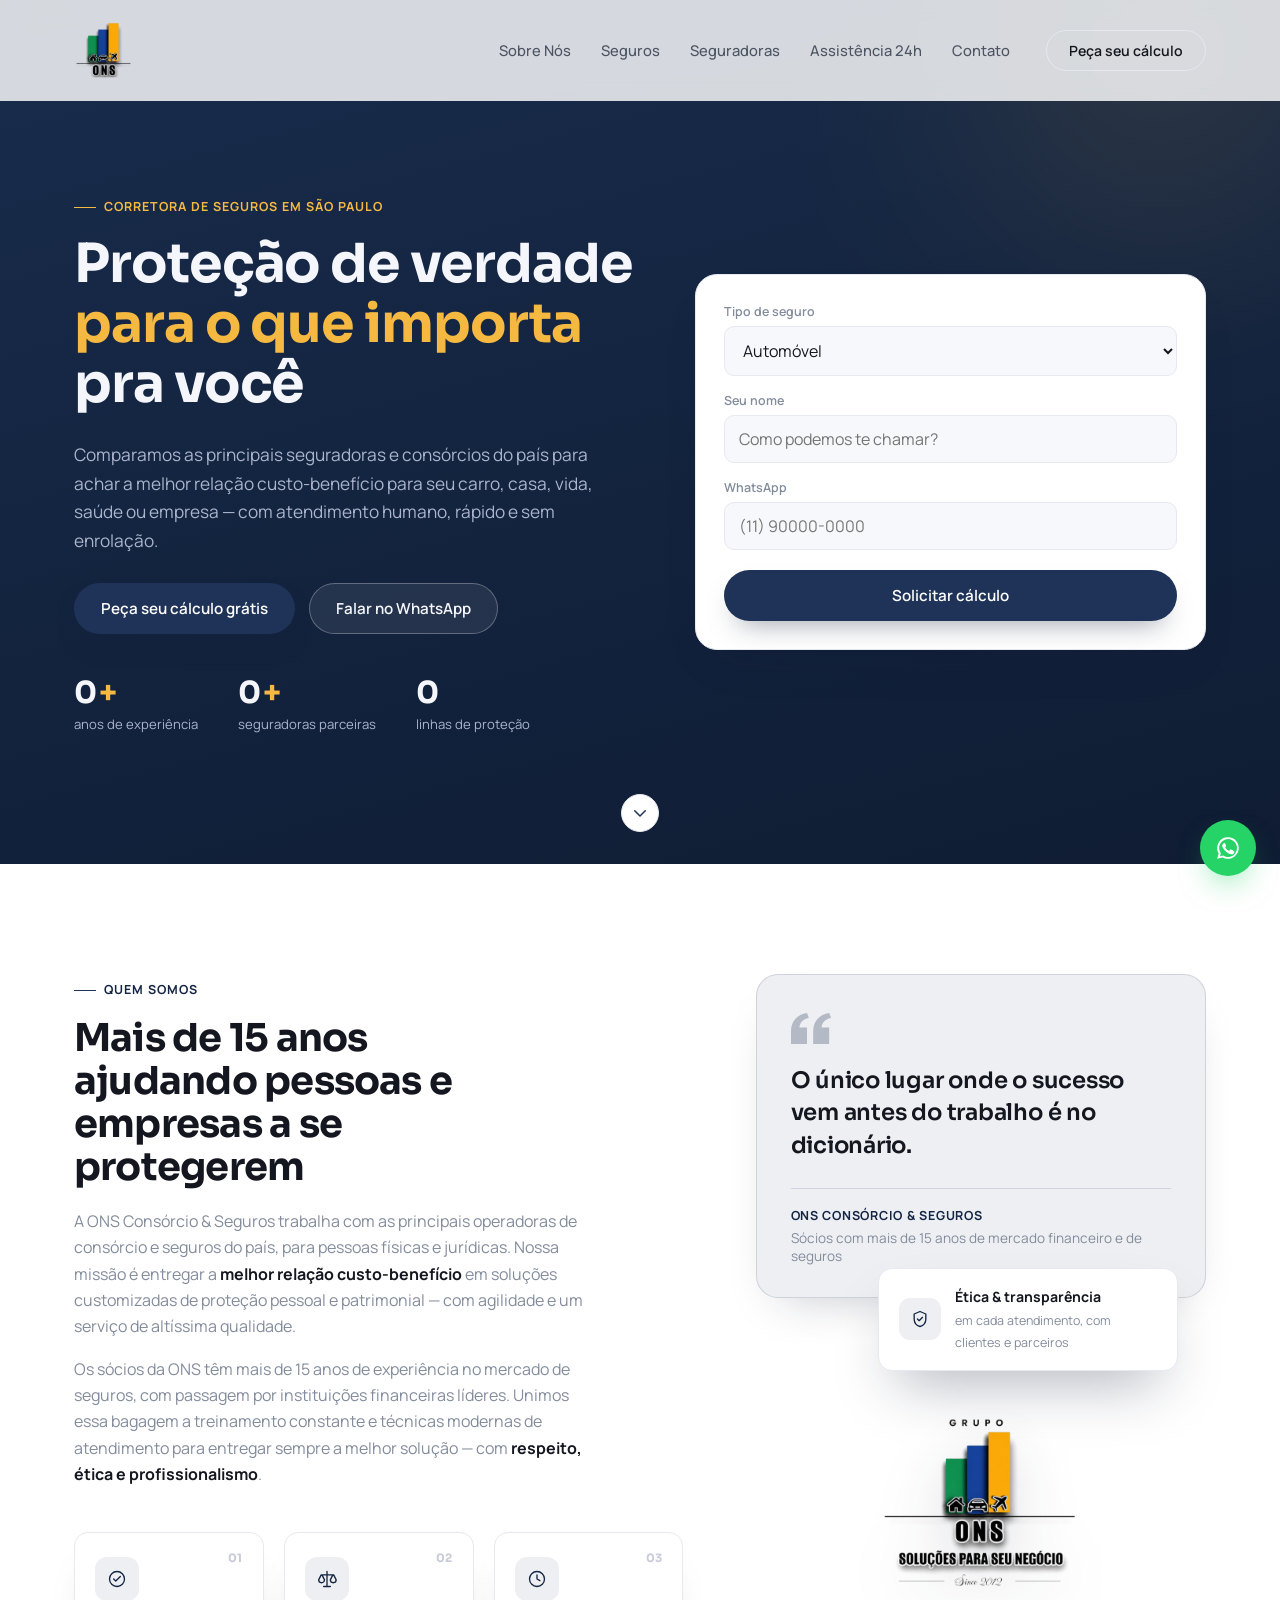
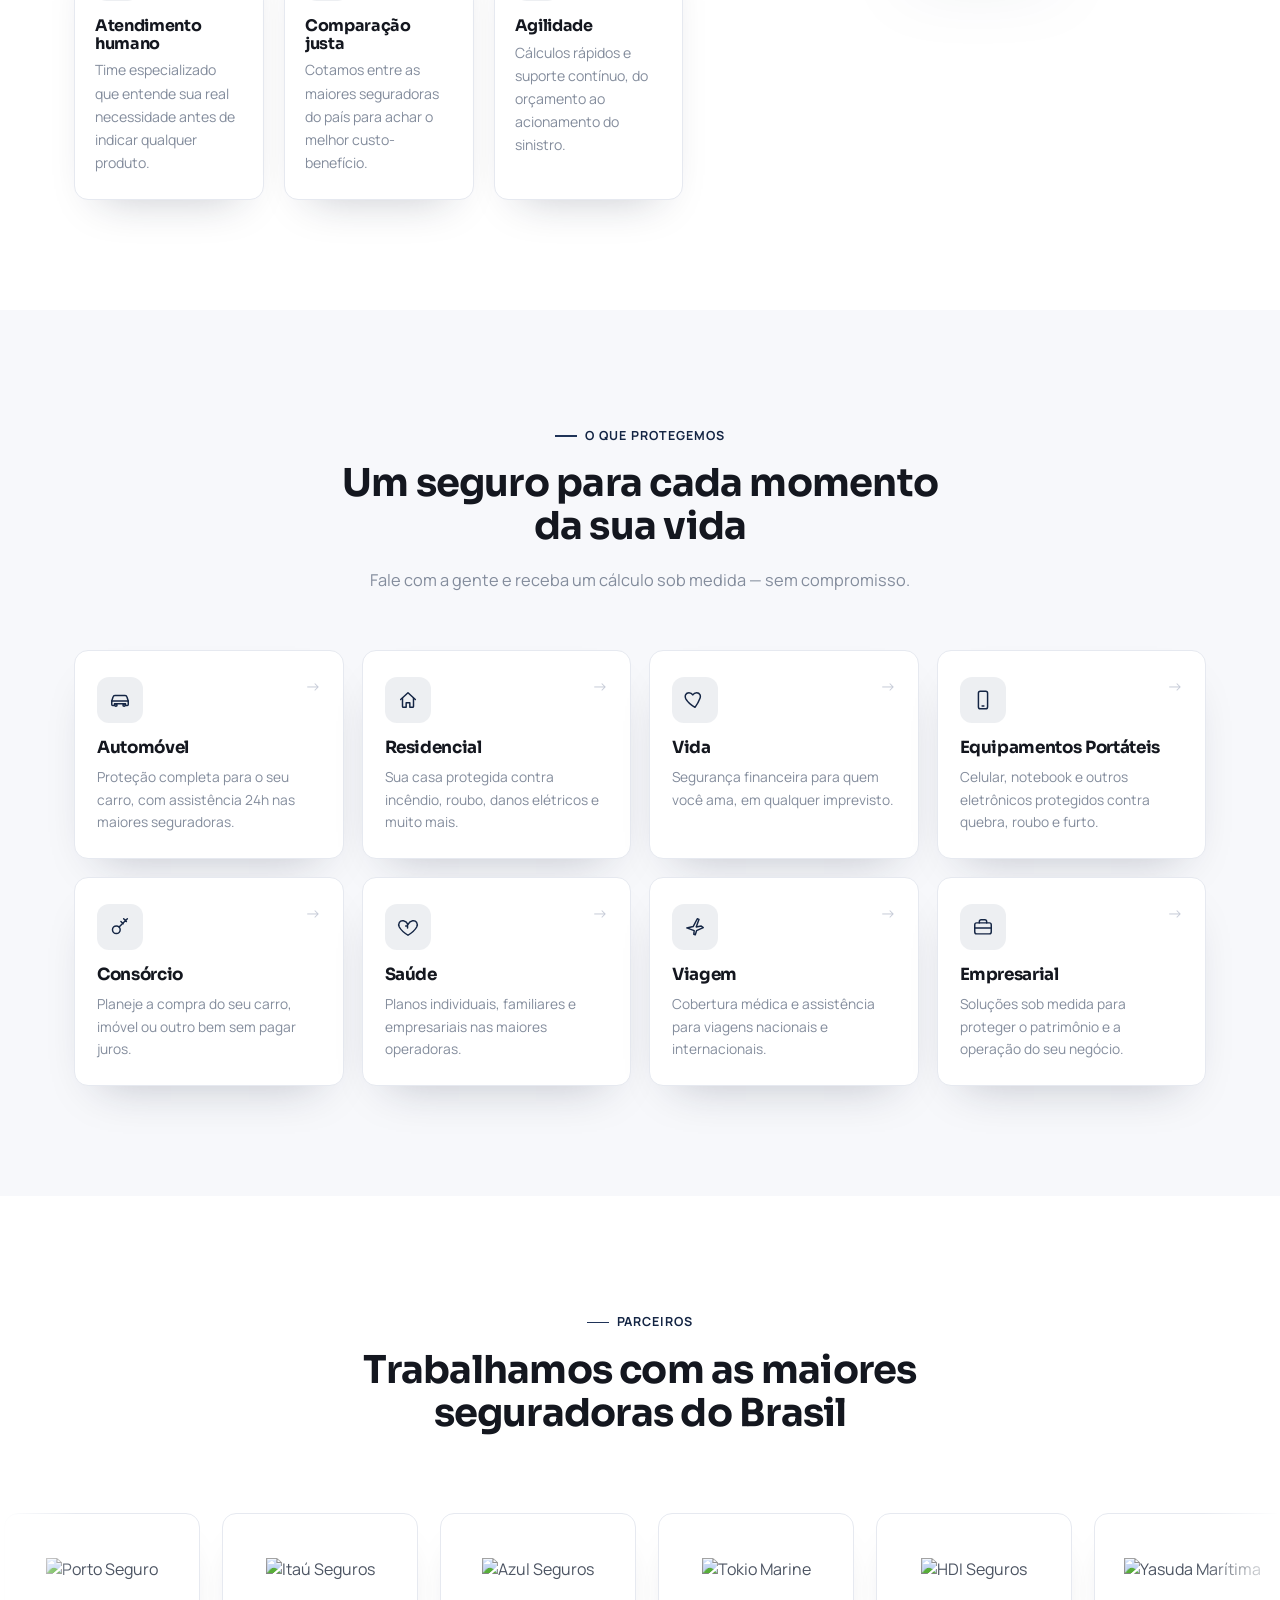
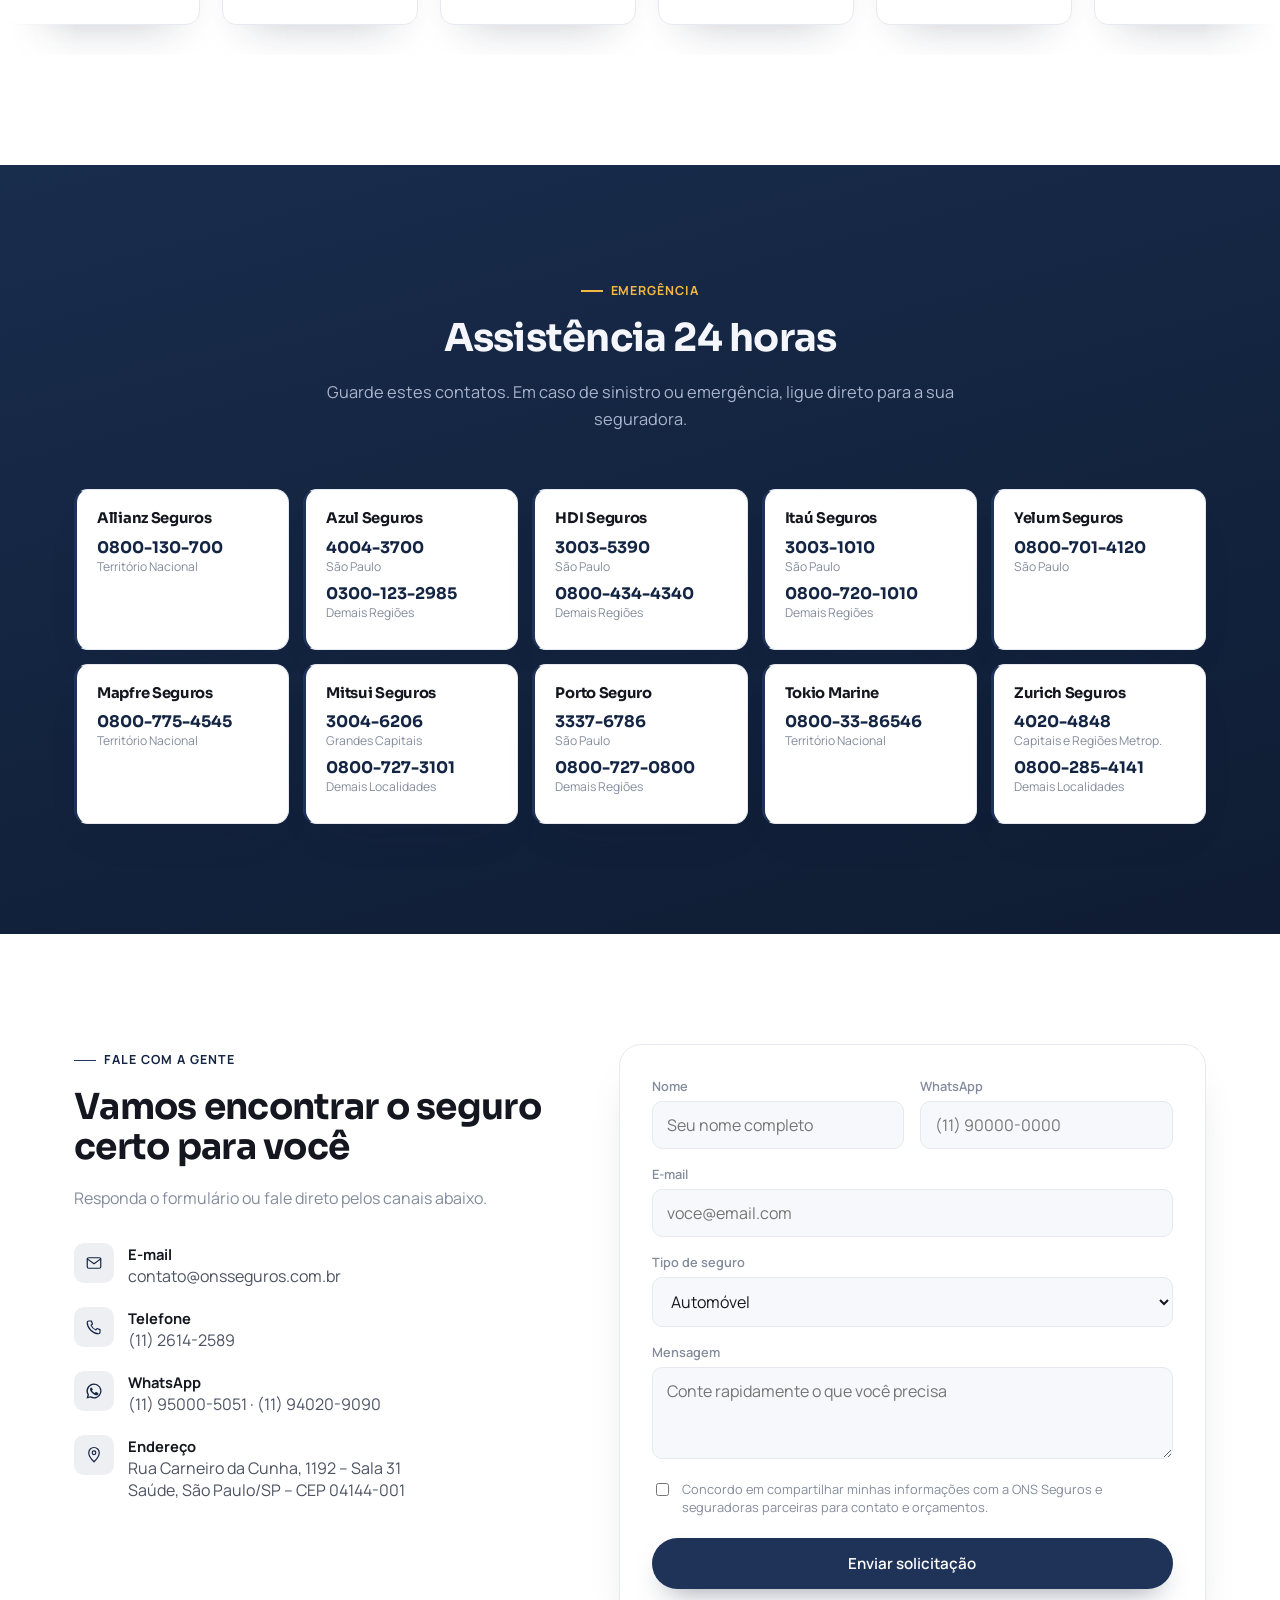
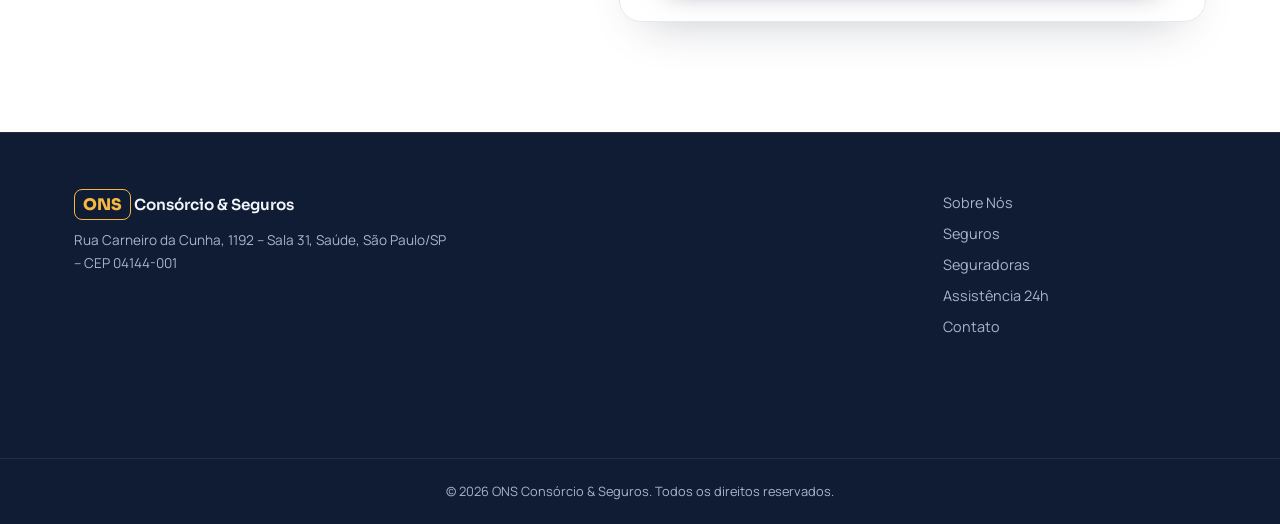
==== index.html @ ac4c1916 "Add initial website structure and assets for ONS Seguros - Created index.html with complete website " ====
<!DOCTYPE html>
<html lang="pt-BR">
<head>
<meta charset="UTF-8">
<meta name="viewport" content="width=device-width, initial-scale=1.0">
<title>ONS Seguros | Consórcio &amp; Seguros em São Paulo</title>
<meta name="description" content="Corretora de seguros e consórcio em São Paulo. Automóvel, residencial, vida, saúde, viagem, empresarial e equipamentos portáteis. Cálculo grátis.">
<link rel="preconnect" href="https://fonts.googleapis.com">
<link rel="preconnect" href="https://fonts.gstatic.com" crossorigin>
<link href="https://fonts.googleapis.com/css2?family=Sora:wght@400;500;600;700;800&family=Manrope:wght@400;500;600;700&display=swap" rel="stylesheet">
<link rel="stylesheet" href="css/style.css">
<link rel="icon" type="image/png" href="images/favicon.png">
<link rel="apple-touch-icon" href="images/favicon.png">
</head>
<body>

<div class="grain"></div>
<div class="progress-bar" id="progressBar"></div>

<!-- ===== HEADER ===== -->
<header class="header" id="header">
  <div class="container header__inner">
    <a href="#home" class="brand">
      <img src="images/logo-nav.png" alt="ONS Consórcio & Seguros" class="brand__logo">
    </a>

    <nav class="nav" id="nav">
      <a href="#sobre">Sobre Nós</a>
      <a href="#seguros">Seguros</a>
      <a href="#seguradoras">Seguradoras</a>
      <a href="#assistencia">Assistência 24h</a>
      <a href="#contato">Contato</a>
    </nav>

    <a href="#contato" class="btn btn--ghost header__cta">Peça seu cálculo</a>

    <button class="burger" id="burger" aria-label="Abrir menu">
      <span></span><span></span><span></span>
    </button>
  </div>
  <div class="nav-mobile" id="navMobile">
    <a href="#sobre">Sobre Nós</a>
    <a href="#seguros">Seguros</a>
    <a href="#seguradoras">Seguradoras</a>
    <a href="#assistencia">Assistência 24h</a>
    <a href="#contato">Contato</a>
  </div>
</header>

<!-- ===== HERO ===== -->
<section class="hero" id="home">
  <div class="hero__blob hero__blob--1"></div>
  <div class="hero__blob hero__blob--2"></div>
  <div class="hero__grid"></div>

  <div class="container hero__inner">
    <div class="hero__copy">
      <p class="eyebrow" data-reveal>Corretora de seguros em São Paulo</p>
      <h1 data-reveal>
        Proteção de verdade <span class="text-gradient">para o que importa</span> pra você
      </h1>
      <p class="hero__lead" data-reveal>
        Comparamos as principais seguradoras e consórcios do país para achar a melhor relação
        custo-benefício para seu carro, casa, vida, saúde ou empresa — com atendimento humano,
        rápido e sem enrolação.
      </p>
      <div class="hero__actions" data-reveal>
        <a href="#contato" class="btn btn--primary">Peça seu cálculo grátis</a>
        <a href="https://api.whatsapp.com/send?phone=5511940209090&text=Ol%C3%A1%2C+estou+vindo+pelo+site+da+Corretora" target="_blank" rel="noopener" class="btn btn--outline">
          Falar no WhatsApp
        </a>
      </div>

      <div class="hero__stats" data-reveal>
        <div class="stat">
          <div class="stat__value"><span class="stat__num" data-count="15">0</span><span class="stat__suffix">+</span></div>
          <span class="stat__label">anos de experiência</span>
        </div>
        <div class="stat">
          <div class="stat__value"><span class="stat__num" data-count="17">0</span><span class="stat__suffix">+</span></div>
          <span class="stat__label">seguradoras parceiras</span>
        </div>
        <div class="stat">
          <div class="stat__value"><span class="stat__num" data-count="8">0</span></div>
          <span class="stat__label">linhas de proteção</span>
        </div>
      </div>
    </div>

    <div class="hero__panel" data-reveal>
      <div class="quote-card">
        <div class="quote-card__row">
          <div class="quote-card__field">
            <label>Tipo de seguro</label>
            <select>
              <option>Automóvel</option>
              <option>Residencial</option>
              <option>Vida</option>
              <option>Saúde</option>
              <option>Viagem</option>
              <option>Empresarial</option>
              <option>Consórcio</option>
              <option>Equipamentos Portáteis</option>
            </select>
          </div>
          <div class="quote-card__field">
            <label>Seu nome</label>
            <input type="text" placeholder="Como podemos te chamar?">
          </div>
          <div class="quote-card__field">
            <label>WhatsApp</label>
            <input type="tel" placeholder="(11) 90000-0000">
          </div>
          <button class="btn btn--primary quote-card__submit">Solicitar cálculo</button>
        </div>
      </div>
      <div class="floating-card floating-card--1">
        <span class="dot"></span> Resposta em poucas horas
      </div>
      <div class="floating-card floating-card--2">
        Atendimento humano, sem robôs
      </div>
    </div>
  </div>

  <a href="#sobre" class="scroll-cue" aria-label="Rolar para baixo">
    <svg viewBox="0 0 24 24" fill="none" stroke="currentColor" stroke-width="2" stroke-linecap="round" stroke-linejoin="round"><path d="M5 9l7 7 7-7"/></svg>
  </a>
</section>

<!-- ===== SOBRE ===== -->
<section class="section" id="sobre">
  <div class="container about">
    <div class="about__copy">
      <p class="eyebrow" data-reveal>Quem somos</p>
      <h2 data-reveal>Mais de 15 anos ajudando pessoas e empresas a se protegerem</h2>
      <p data-reveal>
        A ONS Consórcio &amp; Seguros trabalha com as principais operadoras de consórcio e seguros
        do país, para pessoas físicas e jurídicas. Nossa missão é entregar a <strong>melhor relação
        custo-benefício</strong> em soluções customizadas de proteção pessoal e patrimonial — com
        agilidade e um serviço de altíssima qualidade.
      </p>
      <p data-reveal>
        Os sócios da ONS têm mais de 15 anos de experiência no mercado de seguros, com passagem por
        instituições financeiras líderes. Unimos essa bagagem a treinamento constante e técnicas
        modernas de atendimento para entregar sempre a melhor solução — com
        <strong>respeito, ética e profissionalismo</strong>.
      </p>

      <div class="about__pillars">
        <div class="pillar" data-reveal>
          <span class="pillar__num">01</span>
          <div class="pillar__icon"><svg viewBox="0 0 24 24" fill="none" stroke="currentColor" stroke-width="1.6" stroke-linecap="round" stroke-linejoin="round"><path d="M8 12l2.5 2.5L16 9"/><path d="M3 12a9 9 0 1 0 18 0 9 9 0 0 0-18 0z"/></svg></div>
          <h4>Atendimento humano</h4>
          <p>Time especializado que entende sua real necessidade antes de indicar qualquer produto.</p>
        </div>
        <div class="pillar" data-reveal>
          <span class="pillar__num">02</span>
          <div class="pillar__icon"><svg viewBox="0 0 24 24" fill="none" stroke="currentColor" stroke-width="1.6" stroke-linecap="round" stroke-linejoin="round"><path d="M12 3v18M5 7l-3 6a3.5 3.5 0 0 0 7 0l-3-6zM19 7l-3 6a3.5 3.5 0 0 0 7 0l-3-6zM5 7h14M8 21h8"/></svg></div>
          <h4>Comparação justa</h4>
          <p>Cotamos entre as maiores seguradoras do país para achar o melhor custo-benefício.</p>
        </div>
        <div class="pillar" data-reveal>
          <span class="pillar__num">03</span>
          <div class="pillar__icon"><svg viewBox="0 0 24 24" fill="none" stroke="currentColor" stroke-width="1.6" stroke-linecap="round" stroke-linejoin="round"><circle cx="12" cy="12" r="9"/><path d="M12 7v5l3.5 2"/></svg></div>
          <h4>Agilidade</h4>
          <p>Cálculos rápidos e suporte contínuo, do orçamento ao acionamento do sinistro.</p>
        </div>
      </div>
    </div>

    <div class="about__visual">
      <div class="about__card about__card--main" data-reveal>
        <svg class="about__quote-mark" viewBox="0 0 44 34" fill="currentColor" aria-hidden="true"><path d="M0 34V20.4C0 9.1 6.8 1.7 17.6 0l2 5.1C13 6.7 9.7 10.6 9.2 16h8.4v18H0zm24.4 0V20.4C24.4 9.1 31.2 1.7 42 0l2 5.1c-6.6 1.6-9.9 5.5-10.4 10.9h8.4v18H24.4z"/></svg>
        <p class="about__quote-text">O único lugar onde o sucesso vem antes do trabalho é no dicionário.</p>
        <div class="about__card-divider"></div>
        <div class="about__card-foot">
          <span class="about__card-kicker">ONS Consórcio &amp; Seguros</span>
          <span class="about__card-since">Sócios com mais de 15 anos de mercado financeiro e de seguros</span>
        </div>
      </div>

      <div class="about__badge" data-reveal>
        <div class="about__badge-icon">
          <svg viewBox="0 0 24 24" fill="none" stroke="currentColor" stroke-width="1.6" stroke-linecap="round" stroke-linejoin="round"><path d="M12 3l7 3v6c0 4.5-3 8-7 9-4-1-7-4.5-7-9V6l7-3z"/><path d="M9 12l2 2 4-4"/></svg>
        </div>
        <div>
          <strong>Ética &amp; transparência</strong>
          <span>em cada atendimento, com clientes e parceiros</span>
        </div>
      </div>

      <img src="images/logo-completo.png" alt="Grupo ONS — Soluções para seu negócio, desde 2012" class="about__logo" data-reveal>
    </div>
  </div>
</section>

<!-- ===== SEGUROS (PRODUTOS) ===== -->
<section class="section section--tint" id="seguros">
  <div class="container">
    <div class="section__head">
      <p class="eyebrow" data-reveal>O que protegemos</p>
      <h2 data-reveal>Um seguro para cada momento da sua vida</h2>
      <p class="section__lead" data-reveal>Fale com a gente e receba um cálculo sob medida — sem compromisso.</p>
    </div>

    <div class="products-grid">
      <a href="https://www.onscorretoradeseguros.com.br/seguro-automovel" class="product-card" data-reveal>
        <div class="product-card__icon"><svg viewBox="0 0 24 24" fill="none" stroke="currentColor" stroke-width="1.6" stroke-linecap="round" stroke-linejoin="round"><path d="M3 13l1.5-4.5A2 2 0 0 1 6.4 7h11.2a2 2 0 0 1 1.9 1.5L21 13"/><path d="M3 13h18v4a1 1 0 0 1-1 1h-1a1 1 0 0 1-1-1v-1H6v1a1 1 0 0 1-1 1H4a1 1 0 0 1-1-1v-4z"/><circle cx="7.5" cy="17.5" r="1.3"/><circle cx="16.5" cy="17.5" r="1.3"/></svg></div>
        <h3>Automóvel</h3>
        <p>Proteção completa para o seu carro, com assistência 24h nas maiores seguradoras.</p>
        <span class="product-card__arrow">→</span>
      </a>
      <a href="https://www.onscorretoradeseguros.com.br/seguro-residencial" class="product-card" data-reveal>
        <div class="product-card__icon"><svg viewBox="0 0 24 24" fill="none" stroke="currentColor" stroke-width="1.6" stroke-linecap="round" stroke-linejoin="round"><path d="M4 11.5L12 4l8 7.5"/><path d="M6 10v9a1 1 0 0 0 1 1h3v-5h4v5h3a1 1 0 0 0 1-1v-9"/></svg></div>
        <h3>Residencial</h3>
        <p>Sua casa protegida contra incêndio, roubo, danos elétricos e muito mais.</p>
        <span class="product-card__arrow">→</span>
      </a>
      <a href="https://www.onscorretoradeseguros.com.br/seguro-vida" class="product-card" data-reveal>
        <div class="product-card__icon"><svg viewBox="0 0 24 24" fill="none" stroke="currentColor" stroke-width="1.6" stroke-linecap="round" stroke-linejoin="round"><path d="M12 20s-7.5-4.6-10-9.3C.4 7.4 2 4 5.4 4c2 0 3.4 1.1 4.2 2.4C10.4 5.1 11.8 4 13.8 4 17.2 4 18.8 7.4 17.2 10.7 15.5 15.4 12 20 12 20z"/></svg></div>
        <h3>Vida</h3>
        <p>Segurança financeira para quem você ama, em qualquer imprevisto.</p>
        <span class="product-card__arrow">→</span>
      </a>
      <a href="https://www.onscorretoradeseguros.com.br/eq-portateis" class="product-card" data-reveal>
        <div class="product-card__icon"><svg viewBox="0 0 24 24" fill="none" stroke="currentColor" stroke-width="1.6" stroke-linecap="round" stroke-linejoin="round"><rect x="7" y="2.5" width="10" height="19" rx="2"/><path d="M11 18.5h2"/></svg></div>
        <h3>Equipamentos Portáteis</h3>
        <p>Celular, notebook e outros eletrônicos protegidos contra quebra, roubo e furto.</p>
        <span class="product-card__arrow">→</span>
      </a>
      <a href="https://www.onscorretoradeseguros.com.br/consorcio" class="product-card" data-reveal>
        <div class="product-card__icon"><svg viewBox="0 0 24 24" fill="none" stroke="currentColor" stroke-width="1.6" stroke-linecap="round" stroke-linejoin="round"><circle cx="8" cy="15" r="4.2"/><path d="M11 12l9-9M16 3l3 3M13 6l2.5 2.5"/></svg></div>
        <h3>Consórcio</h3>
        <p>Planeje a compra do seu carro, imóvel ou outro bem sem pagar juros.</p>
        <span class="product-card__arrow">→</span>
      </a>
      <a href="https://www.onscorretoradeseguros.com.br/planos-de-saude" class="product-card" data-reveal>
        <div class="product-card__icon"><svg viewBox="0 0 24 24" fill="none" stroke="currentColor" stroke-width="1.6" stroke-linecap="round" stroke-linejoin="round"><path d="M12 21s-7-4.4-9.5-9C.8 8.5 3 4.5 7 5.2c2.3.4 4 2.2 5 4 1-1.8 2.7-3.6 5-4 4-.7 6.2 3.3 4.5 6.8C19 16.6 12 21 12 21z"/><path d="M9.5 11h2M11.5 9v4"/></svg></div>
        <h3>Saúde</h3>
        <p>Planos individuais, familiares e empresariais nas maiores operadoras.</p>
        <span class="product-card__arrow">→</span>
      </a>
      <a href="https://www.onscorretoradeseguros.com.br/seguro-viagem" class="product-card" data-reveal>
        <div class="product-card__icon"><svg viewBox="0 0 24 24" fill="none" stroke="currentColor" stroke-width="1.6" stroke-linecap="round" stroke-linejoin="round"><path d="M3 13l7-1.5L14.5 3l1.8.7-3 8.2 5.5-.9 2.2 1.6-7.3 3.4-1.4 4.5-1.6-.6.4-4L3 13z"/></svg></div>
        <h3>Viagem</h3>
        <p>Cobertura médica e assistência para viagens nacionais e internacionais.</p>
        <span class="product-card__arrow">→</span>
      </a>
      <a href="https://www.onscorretoradeseguros.com.br/seguro-empresarial" class="product-card" data-reveal>
        <div class="product-card__icon"><svg viewBox="0 0 24 24" fill="none" stroke="currentColor" stroke-width="1.6" stroke-linecap="round" stroke-linejoin="round"><rect x="3" y="7.5" width="18" height="12" rx="2"/><path d="M8 7.5V6a2 2 0 0 1 2-2h4a2 2 0 0 1 2 2v1.5M3 13h18"/></svg></div>
        <h3>Empresarial</h3>
        <p>Soluções sob medida para proteger o patrimônio e a operação do seu negócio.</p>
        <span class="product-card__arrow">→</span>
      </a>
    </div>
  </div>
</section>

<!-- ===== SEGURADORAS ===== -->
<section class="section" id="seguradoras">
  <div class="container">
    <div class="section__head">
      <p class="eyebrow" data-reveal>Parceiros</p>
      <h2 data-reveal>Trabalhamos com as maiores seguradoras do Brasil</h2>
    </div>
  </div>

  <div class="marquee">
    <div class="marquee__track" id="marqueeTrack">
      <!-- duplicated by JS for seamless loop -->
    </div>
  </div>
</section>

<!-- ===== ASSISTÊNCIA 24H ===== -->
<section class="section section--dark" id="assistencia">
  <div class="container">
    <div class="section__head section__head--light">
      <p class="eyebrow eyebrow--light" data-reveal>Emergência</p>
      <h2 data-reveal>Assistência 24 horas</h2>
      <p class="section__lead section__lead--light" data-reveal>
        Guarde estes contatos. Em caso de sinistro ou emergência, ligue direto para a sua seguradora.
      </p>
    </div>

    <div class="assist-grid" id="assistGrid">
      <!-- populated by JS -->
    </div>
  </div>
</section>

<!-- ===== CONTATO ===== -->
<section class="section" id="contato">
  <div class="container contact">
    <div class="contact__info" data-reveal>
      <p class="eyebrow">Fale com a gente</p>
      <h2>Vamos encontrar o seguro certo para você</h2>
      <p class="contact__lead">Responda o formulário ou fale direto pelos canais abaixo.</p>

      <ul class="contact__list">
        <li>
          <span class="contact__icon"><svg viewBox="0 0 24 24" fill="none" stroke="currentColor" stroke-width="1.6" stroke-linecap="round" stroke-linejoin="round"><rect x="3" y="5" width="18" height="14" rx="2"/><path d="M3 6.5l9 6.5 9-6.5"/></svg></span>
          <div><strong>E-mail</strong><br><a href="mailto:contato@onsseguros.com.br">contato@onsseguros.com.br</a></div>
        </li>
        <li>
          <span class="contact__icon"><svg viewBox="0 0 24 24" fill="none" stroke="currentColor" stroke-width="1.6" stroke-linecap="round" stroke-linejoin="round"><path d="M5 4h3.5l1.5 4-2 1.5a12 12 0 0 0 6.5 6.5l1.5-2 4 1.5V19a2 2 0 0 1-2 2C10.5 21 3 13.5 3 6a2 2 0 0 1 2-2z"/></svg></span>
          <div><strong>Telefone</strong><br>(11) 2614-2589</div>
        </li>
        <li>
          <span class="contact__icon"><svg viewBox="0 0 24 24" fill="currentColor"><path d="M12 2a10 10 0 0 0-8.6 15.1L2 22l5-1.3A10 10 0 1 0 12 2zm0 18.2a8.1 8.1 0 0 1-4.1-1.1l-.3-.2-3 .8.8-2.9-.2-.3A8.2 8.2 0 1 1 12 20.2zm4.5-6.1c-.2-.1-1.5-.7-1.7-.8-.2-.1-.4-.1-.6.1-.2.2-.7.8-.8 1-.1.2-.3.2-.5.1a6.7 6.7 0 0 1-2-1.2 7.4 7.4 0 0 1-1.4-1.7c-.1-.2 0-.4.1-.5l.4-.4.2-.4v-.4c0-.1-.6-1.5-.8-2-.2-.5-.4-.4-.6-.4h-.5a1 1 0 0 0-.7.3 3 3 0 0 0-.9 2.2c0 1.3 1 2.6 1.1 2.8.1.2 2 3 4.8 4.2.7.3 1.2.5 1.6.6.7.2 1.3.2 1.8.1.5-.1 1.5-.6 1.7-1.2.2-.6.2-1.1.1-1.2-.1-.1-.2-.2-.4-.3z"/></svg></span>
          <div><strong>WhatsApp</strong><br>(11) 95000-5051 · (11) 94020-9090</div>
        </li>
        <li>
          <span class="contact__icon"><svg viewBox="0 0 24 24" fill="none" stroke="currentColor" stroke-width="1.6" stroke-linecap="round" stroke-linejoin="round"><path d="M12 21s7-6.6 7-12a7 7 0 0 0-14 0c0 5.4 7 12 7 12z"/><circle cx="12" cy="9" r="2.4"/></svg></span>
          <div><strong>Endereço</strong><br>Rua Carneiro da Cunha, 1192 – Sala 31<br>Saúde, São Paulo/SP – CEP 04144-001</div>
        </li>
      </ul>
    </div>

    <form class="contact__form" data-reveal onsubmit="return false;">
      <div class="form-row">
        <div class="form-field">
          <label>Nome</label>
          <input type="text" required placeholder="Seu nome completo">
        </div>
        <div class="form-field">
          <label>WhatsApp</label>
          <input type="tel" required placeholder="(11) 90000-0000">
        </div>
      </div>
      <div class="form-field">
        <label>E-mail</label>
        <input type="email" required placeholder="voce@email.com">
      </div>
      <div class="form-field">
        <label>Tipo de seguro</label>
        <select>
          <option>Automóvel</option>
          <option>Residencial</option>
          <option>Vida</option>
          <option>Saúde</option>
          <option>Viagem</option>
          <option>Empresarial</option>
          <option>Consórcio</option>
          <option>Equipamentos Portáteis</option>
          <option>Outro</option>
        </select>
      </div>
      <div class="form-field">
        <label>Mensagem</label>
        <textarea rows="3" placeholder="Conte rapidamente o que você precisa"></textarea>
      </div>

      <label class="checkbox">
        <input type="checkbox" required>
        <span>Concordo em compartilhar minhas informações com a ONS Seguros e seguradoras parceiras para contato e orçamentos.</span>
      </label>

      <button class="btn btn--primary btn--block" type="submit">Enviar solicitação</button>
    </form>
  </div>
</section>

<!-- ===== FOOTER ===== -->
<footer class="footer" id="footer">
  <div class="container footer__inner">
    <div class="footer__brand">
      <span class="brand__mark">ONS</span>
      <span class="brand__text">Consórcio &amp; Seguros</span>
      <p>Rua Carneiro da Cunha, 1192 – Sala 31, Saúde, São Paulo/SP – CEP 04144-001</p>
    </div>

    <div class="footer__map">
      <iframe
        src="https://www.google.com/maps/embed?pb=!1m18!1m12!1m3!1d3655.4962422610643!2d-46.638003985489824!3d-23.622393069733!2m3!1f0!2f0!3f0!3m2!1i1024!2i768!4f13.1!3m3!1m2!1s0x94ce5a54348d5001%3A0x9da5ae6a7cc470dc!2sR.%20Carneiro%20da%20Cunha%2C%201192%20-%2031%20-%20Vila%20da%20Sa%C3%BAde%2C%20S%C3%A3o%20Paulo%20-%20SP%2C%2004144-001!5e0!3m2!1spt-BR!2sbr!4v1568743591092!5m2!1spt-BR!2sbr"
        width="100%" height="220" style="border:0;" allowfullscreen="" loading="lazy"
        referrerpolicy="no-referrer-when-downgrade"></iframe>
    </div>

    <div class="footer__links">
      <a href="#sobre">Sobre Nós</a>
      <a href="#seguros">Seguros</a>
      <a href="#seguradoras">Seguradoras</a>
      <a href="#assistencia">Assistência 24h</a>
      <a href="#contato">Contato</a>
    </div>
  </div>
  <div class="footer__bottom">
    <div class="container">
      <p>© <span id="year"></span> ONS Consórcio &amp; Seguros. Todos os direitos reservados.</p>
    </div>
  </div>
</footer>

<a class="whatsapp-fab" href="https://api.whatsapp.com/send?phone=5511940209090&text=Ol%C3%A1%2C+estou+vindo+pelo+site+da+Corretora" target="_blank" rel="noopener" aria-label="Falar no WhatsApp">
  <svg viewBox="0 0 24 24" fill="currentColor"><path d="M12 2a10 10 0 0 0-8.6 15.1L2 22l5-1.3A10 10 0 1 0 12 2zm0 18.2a8.1 8.1 0 0 1-4.1-1.1l-.3-.2-3 .8.8-2.9-.2-.3A8.2 8.2 0 1 1 12 20.2zm4.5-6.1c-.2-.1-1.5-.7-1.7-.8-.2-.1-.4-.1-.6.1-.2.2-.7.8-.8 1-.1.2-.3.2-.5.1a6.7 6.7 0 0 1-2-1.2 7.4 7.4 0 0 1-1.4-1.7c-.1-.2 0-.4.1-.5l.4-.4.2-.4v-.4c0-.1-.6-1.5-.8-2-.2-.5-.4-.4-.6-.4h-.5a1 1 0 0 0-.7.3 3 3 0 0 0-.9 2.2c0 1.3 1 2.6 1.1 2.8.1.2 2 3 4.8 4.2.7.3 1.2.5 1.6.6.7.2 1.3.2 1.8.1.5-.1 1.5-.6 1.7-1.2.2-.6.2-1.1.1-1.2-.1-.1-.2-.2-.4-.3z"/></svg>
</a>

<script src="https://cdnjs.cloudflare.com/ajax/libs/gsap/3.12.5/gsap.min.js"></script>
<script src="https://cdnjs.cloudflare.com/ajax/libs/gsap/3.12.5/ScrollTrigger.min.js"></script>
<script src="js/script.js"></script>
</body>
</html>
---- css/style.css ----
/* =========================================================
   ONS Consórcio & Seguros — Landing Page
   Tema: claro, minimalista, um único acento de cor
   ========================================================= */

:root{
  --paper: #ffffff;
  --mist: #f7f8fb;
  --mist-2: #eef1f6;
  --line: #e6e9f0;

  --ink-900: #14171f;
  --ink-700: #4c5462;
  --ink-500: #838c9c;
  --ink-300: #c7ccd8;

  /* acento único da marca — azul marinho chique */
  --brand: #1f3358;
  --brand-dark: #142544;
  --brand-tint: rgba(31,51,88,.08);
  --amber: #f5b942;

  /* blocos de fundo navy intercalados */
  --navy-900: #182c4c;
  --navy-950: #0f1c33;
  --on-navy-100: #f4f6fb;
  --on-navy-300: #aab4cc;

  --radius-lg: 22px;
  --radius-md: 14px;
  --radius-sm: 10px;
  --shadow-card: 0 22px 46px -26px rgba(20,30,55,.28);
  --shadow-card-lg: 0 30px 60px -20px rgba(20,30,55,.34);
  --ff-display: "Sora", sans-serif;
  --ff-body: "Manrope", sans-serif;
}

*,*::before,*::after{ box-sizing:border-box; }
html{ scroll-behavior:smooth; }
body{
  margin:0;
  font-family:var(--ff-body);
  background:var(--paper);
  color:var(--ink-700);
  -webkit-font-smoothing:antialiased;
  overflow-x:hidden;
}
h1,h2,h3,h4{
  font-family:var(--ff-display);
  margin:0 0 .5em;
  line-height:1.12;
  letter-spacing:-0.02em;
  color:var(--ink-900);
}
p{ margin:0 0 1em; color:var(--ink-500); line-height:1.65; }
a{ color:inherit; text-decoration:none; }
img{ max-width:100%; display:block; }
ul{ list-style:none; margin:0; padding:0; }
button, input, select, textarea{ font-family:inherit; font-size:inherit; }

.container{ width:100%; max-width:1180px; margin:0 auto; padding:0 24px; }

.grain{ display:none; }

.progress-bar{
  position:fixed; top:0; left:0; height:3px; width:0%;
  background:var(--brand);
  z-index:1001; transition:width .1s linear;
}

/* ---------- Botões ---------- */
.btn{
  display:inline-flex; align-items:center; justify-content:center; gap:8px;
  padding:14px 26px; border-radius:999px; font-weight:600; font-size:.95rem;
  border:1px solid transparent; cursor:pointer; white-space:nowrap;
  transition:transform .2s ease, box-shadow .2s ease, background .2s ease, border-color .2s ease, color .2s ease;
}
.btn--primary{
  background:var(--brand); color:#ffffff;
  box-shadow:0 14px 28px -14px rgba(20,30,55,.5);
}
.btn--primary:hover{ background:var(--brand-dark); transform:translateY(-2px); box-shadow:0 16px 30px -12px rgba(20,30,55,.45); }
.btn--outline{ background:var(--paper); border-color:var(--line); color:var(--ink-900); }
.btn--outline:hover{ border-color:var(--ink-900); }
.btn--ghost{ background:transparent; border-color:var(--line); color:var(--ink-900); padding:10px 22px; font-size:.88rem; }
.btn--ghost:hover{ border-color:var(--brand); color:var(--brand-dark); }
.btn--block{ width:100%; }

/* ---------- Header ---------- */
.header{
  position:fixed; top:0; left:0; right:0; z-index:1000;
  padding:20px 0;
  background:rgba(255,255,255,.82);
  backdrop-filter:blur(10px);
  border-bottom:1px solid transparent;
  transition:padding .25s ease, border-color .25s ease, box-shadow .25s ease;
}
.header.is-scrolled{
  padding:14px 0;
  border-bottom:1px solid var(--line);
  box-shadow:0 6px 20px -18px rgba(20,23,31,.3);
}
.header__inner{ display:flex; align-items:center; gap:28px; }
.brand{ display:flex; align-items:center; gap:10px; margin-right:auto; }
.brand__logo{ height:60px; width:auto; display:block; transition:transform .25s ease; transform-origin:left center; }
.header.is-scrolled .brand__logo{ transform:scale(.78); }
.brand__mark{
  font-family:var(--ff-display); font-weight:800; font-size:1rem;
  color:var(--brand-dark);
  border:1.5px solid var(--brand); border-radius:8px; padding:4px 8px;
}
.brand__text{ font-family:var(--ff-display); font-weight:600; font-size:.95rem; color:var(--ink-900); }

.nav{ display:flex; gap:30px; }
.nav a{ font-size:.92rem; font-weight:500; color:var(--ink-700); position:relative; padding:4px 0; transition:color .2s ease; }
.nav a::after{ content:""; position:absolute; left:0; bottom:-2px; height:1px; width:0; background:var(--brand); transition:width .25s ease; }
.nav a:hover{ color:var(--ink-900); }
.nav a:hover::after{ width:100%; }
.header__cta{ margin-left:8px; }

.burger{ display:none; flex-direction:column; gap:5px; background:none; border:none; padding:8px; cursor:pointer; z-index:1002; }
.burger span{ width:22px; height:2px; background:var(--ink-900); border-radius:2px; transition:transform .3s ease, opacity .3s ease; }
.burger.is-active span:nth-child(1){ transform:translateY(7px) rotate(45deg); }
.burger.is-active span:nth-child(2){ opacity:0; }
.burger.is-active span:nth-child(3){ transform:translateY(-7px) rotate(-45deg); }

.nav-mobile{
  display:flex; flex-direction:column; gap:2px;
  max-height:0; overflow:hidden; opacity:0;
  transition:max-height .35s ease, opacity .3s ease;
  background:rgba(255,255,255,.98); backdrop-filter:blur(10px);
}
.nav-mobile.is-open{ max-height:400px; opacity:1; border-top:1px solid var(--line); box-shadow:0 12px 24px -18px rgba(20,23,31,.25); }
.nav-mobile a{ padding:16px 24px; font-weight:500; color:var(--ink-700); border-bottom:1px solid var(--line); }

/* ---------- Hero ---------- */
.hero{
  position:relative;
  min-height:96vh;
  display:flex; align-items:center;
  padding:150px 0 90px;
  overflow:hidden;
  background:linear-gradient(165deg, var(--navy-900), var(--navy-950));
}
.hero__blob{ position:absolute; border-radius:50%; filter:blur(110px); pointer-events:none; }
.hero__blob--1{
  width:560px; height:560px; top:-220px; right:-160px;
  background:radial-gradient(circle, var(--amber), transparent 70%);
  opacity:.16;
}
.hero__blob--2{ display:none; }
.hero__grid{ display:none; }

.hero__inner{ position:relative; z-index:2; display:grid; grid-template-columns:1.05fr .95fr; gap:56px; align-items:center; }

/* textos do hero sobre fundo navy */
.hero .eyebrow{ color:var(--amber); }
.hero .eyebrow::before{ background:var(--amber); }
.hero__copy h1{ color:var(--on-navy-100); }
.hero .text-gradient{ color:var(--amber); }
.hero .hero__lead{ color:var(--on-navy-300); }
.hero .stat__num{ color:var(--on-navy-100); }
.hero .stat__suffix{ color:var(--amber); }
.hero .stat__label{ color:var(--on-navy-300); }
.hero .btn--outline{ background:rgba(255,255,255,.08); border-color:rgba(255,255,255,.28); color:var(--on-navy-100); }
.hero .btn--outline:hover{ background:rgba(255,255,255,.16); border-color:rgba(255,255,255,.4); }

.eyebrow{
  display:inline-flex; align-items:center; gap:8px;
  font-size:.78rem; font-weight:700; letter-spacing:.08em; text-transform:uppercase;
  color:var(--brand-dark); margin-bottom:16px;
}
.eyebrow::before{ content:""; width:22px; height:1.5px; background:var(--brand); }
.hero__copy h1{ font-size:clamp(2.5rem, 4.2vw, 3.7rem); }
.text-gradient{ color:var(--brand-dark); }
.hero__lead{ font-size:1.08rem; max-width:520px; color:var(--ink-500); }
.hero__actions{ display:flex; gap:14px; flex-wrap:wrap; margin:28px 0 44px; }

.hero__stats{ display:flex; gap:40px; flex-wrap:wrap; text-align:left; }
.stat{ display:flex; flex-direction:column; align-items:flex-start; }
.stat__value{ display:flex; align-items:baseline; gap:2px; line-height:1; }
.stat__num{ font-family:var(--ff-display); font-size:1.9rem; font-weight:700; color:var(--ink-900); line-height:1; }
.stat__suffix{ font-family:var(--ff-display); font-size:1.9rem; font-weight:700; color:var(--brand); line-height:1; }
.stat__label{ font-size:.82rem; color:var(--ink-500); margin-top:6px; }

.hero__panel{ position:relative; }
.quote-card{
  background:var(--paper); border:1px solid var(--line);
  border-radius:var(--radius-lg); padding:28px; box-shadow:var(--shadow-card);
}
.quote-card__row{ display:flex; flex-direction:column; gap:16px; }
.quote-card__field label{ display:block; font-size:.78rem; color:var(--ink-500); margin-bottom:6px; font-weight:600; }
.quote-card__field input, .quote-card__field select{
  width:100%; padding:12px 14px; border-radius:var(--radius-sm);
  border:1px solid var(--line); background:var(--mist); color:var(--ink-900); outline:none;
  transition:border-color .2s ease, background .2s ease;
}
.quote-card__field input:focus, .quote-card__field select:focus{ border-color:var(--brand); background:var(--paper); }
.quote-card__submit{ margin-top:4px; }

.floating-card{ display:none; }

.scroll-cue{
  position:absolute; bottom:32px; left:50%; transform:translateX(-50%);
  width:38px; height:38px; border-radius:50%;
  display:flex; align-items:center; justify-content:center;
  color:var(--brand); border:1px solid var(--line); background:var(--paper);
  box-shadow:var(--shadow-card);
  transition:border-color .2s ease, color .2s ease;
}
.scroll-cue:hover{ border-color:var(--brand); }
.scroll-cue svg{ width:18px; height:18px; animation:scrollcue 1.6s ease infinite; }
@keyframes scrollcue{ 0%,100%{ transform:translateY(-2px); } 50%{ transform:translateY(4px); } }

/* ---------- Sections ---------- */
.section{ padding:110px 0; position:relative; background:var(--paper); }
.section--tint{ background:var(--mist); }
.section--dark{ background:linear-gradient(165deg, var(--navy-900), var(--navy-950)); }

.section__head{ max-width:640px; margin:0 auto 56px; text-align:center; }
.section__head h2{ font-size:clamp(1.9rem, 3vw, 2.6rem); color:var(--ink-900); }
.section__lead{ font-size:1.02rem; color:var(--ink-500); }

/* variante clara usada dentro de blocos navy (Assistência 24h) */
.eyebrow--light{ color:var(--amber); }
.eyebrow--light::before{ background:var(--amber); }
.section__head--light h2{ color:var(--on-navy-100); }
.section__lead--light{ color:var(--on-navy-300); }

/* ---------- Sobre ---------- */
.about{ display:grid; grid-template-columns:1.15fr .85fr; gap:72px; align-items:start; }
.about__copy h2{ font-size:clamp(1.9rem, 3vw, 2.5rem); color:var(--ink-900); max-width:460px; }
.about__copy p{ max-width:520px; }
.about__copy p strong{ color:var(--ink-900); font-weight:700; }

.about__pillars{ display:grid; grid-template-columns:repeat(3,1fr); gap:20px; margin-top:44px; }
.pillar{
  position:relative;
  background:var(--paper); border:1px solid var(--line);
  border-radius:var(--radius-md); padding:24px 20px;
  box-shadow:var(--shadow-card);
  transition:transform .25s ease, border-color .25s ease, box-shadow .25s ease;
}
.pillar:hover{ transform:translateY(-4px); border-color:var(--brand); box-shadow:var(--shadow-card-lg); }
.pillar__num{
  position:absolute; top:18px; right:20px;
  font-family:var(--ff-display); font-size:.72rem; font-weight:700;
  color:var(--ink-300); letter-spacing:.04em;
}
.pillar__icon{
  width:44px; height:44px; border-radius:12px; margin-bottom:16px;
  display:flex; align-items:center; justify-content:center;
  background:var(--brand-tint); color:var(--brand-dark);
}
.pillar__icon svg{ width:20px; height:20px; }
.pillar h4{ font-size:1rem; color:var(--ink-900); margin-bottom:6px; }
.pillar p{ font-size:.88rem; margin:0; color:var(--ink-500); }

.about__visual{ display:flex; flex-direction:column; position:sticky; top:120px; }
.about__card{ border-radius:var(--radius-lg); }
.about__card--main{
  position:relative; overflow:hidden;
  background:var(--brand-tint); border:1px solid rgba(31,51,88,.15); box-shadow:var(--shadow-card);
  padding:38px 34px 32px;
}
.about__quote-mark{ width:40px; height:31px; color:var(--brand); opacity:.28; margin-bottom:16px; }
.about__quote-text{
  font-family:var(--ff-display); font-size:1.42rem; font-weight:600;
  color:var(--ink-900); line-height:1.42; letter-spacing:-.01em; margin:0;
}
.about__card-divider{ height:1px; background:rgba(31,51,88,.14); margin:26px 0 18px; }
.about__card-foot{ display:flex; flex-direction:column; gap:5px; }
.about__card-kicker{ font-size:.78rem; font-weight:700; color:var(--brand-dark); text-transform:uppercase; letter-spacing:.06em; }
.about__card-since{ font-size:.85rem; color:var(--ink-500); }

.about__badge{
  display:flex; align-items:center; gap:14px;
  background:var(--paper); border:1px solid var(--line); border-radius:var(--radius-md);
  padding:18px 20px; box-shadow:var(--shadow-card-lg);
  margin:-30px 28px 0 auto; max-width:300px; position:relative; z-index:2;
}
.about__badge-icon{
  width:42px; height:42px; border-radius:11px; flex-shrink:0;
  background:var(--brand-tint); color:var(--brand-dark);
  display:flex; align-items:center; justify-content:center;
}
.about__badge-icon svg{ width:20px; height:20px; }
.about__badge strong{ display:block; font-size:.88rem; color:var(--ink-900); margin-bottom:2px; }
.about__badge span{ font-size:.78rem; color:var(--ink-500); line-height:1.4; }

.about__logo{
  align-self:center;
  width:100%; max-width:210px; height:auto;
  margin:40px auto 0;
  filter:drop-shadow(0 16px 30px rgba(20,30,55,.14));
}

/* ---------- Produtos ---------- */
.products-grid{ display:grid; grid-template-columns:repeat(4,1fr); gap:18px; }
.product-card{
  position:relative; background:var(--paper); border:1px solid var(--line);
  border-radius:var(--radius-md); padding:26px 22px 24px;
  box-shadow:var(--shadow-card);
  transition:transform .25s ease, border-color .25s ease, box-shadow .25s ease;
}
.product-card:hover{ transform:translateY(-5px); border-color:var(--brand); box-shadow:var(--shadow-card-lg); }
.product-card__icon{
  width:46px; height:46px; border-radius:12px; margin-bottom:16px;
  display:flex; align-items:center; justify-content:center;
  background:var(--brand-tint); color:var(--brand-dark);
}
.product-card__icon svg{ width:22px; height:22px; }
.product-card h3{ font-size:1.05rem; color:var(--ink-900); margin-bottom:8px; }
.product-card p{ font-size:.86rem; margin-bottom:0; color:var(--ink-500); }
.product-card__arrow{ position:absolute; top:24px; right:22px; color:var(--ink-300); transition:transform .25s ease, color .25s ease; }
.product-card:hover .product-card__arrow{ transform:translate(3px,-3px); color:var(--brand-dark); }

/* ---------- Marquee (seguradoras) ---------- */
.marquee{
  width:100%; overflow:hidden; position:relative;
  -webkit-mask-image:linear-gradient(90deg, transparent, black 6%, black 94%, transparent);
  mask-image:linear-gradient(90deg, transparent, black 6%, black 94%, transparent);
  padding:12px 0 4px;
}
.marquee__track{ display:flex; align-items:center; gap:22px; width:max-content; animation:marquee-scroll 40s linear infinite; padding:10px 4px 26px; }
.marquee:hover .marquee__track{ animation-play-state:paused; }
@keyframes marquee-scroll{ 0%{ transform:translateX(0); } 100%{ transform:translateX(-50%); } }
.marquee__item{
  display:flex; align-items:center; justify-content:center;
  height:112px; width:196px; flex-shrink:0; padding:18px 26px;
  background:var(--paper); border:1px solid var(--line); border-radius:var(--radius-md);
  box-shadow:var(--shadow-card);
  transition:transform .25s ease, box-shadow .25s ease, border-color .25s ease;
}
.marquee__item:hover{ transform:translateY(-6px); box-shadow:var(--shadow-card-lg); border-color:var(--brand); }
.marquee__item img{ max-height:58px; max-width:100%; width:auto; object-fit:contain; }

/* ---------- Assistência 24h ---------- */
.assist-grid{ display:grid; grid-template-columns:repeat(5,1fr); gap:14px; }
.assist-card{
  background:var(--paper); border:1px solid var(--line); border-left:3px solid var(--brand);
  border-radius:var(--radius-md); padding:20px;
  box-shadow:var(--shadow-card);
  transition:transform .25s ease, box-shadow .25s ease;
}
.assist-card:hover{ transform:translateY(-4px); box-shadow:var(--shadow-card-lg); }
.assist-card h4{ font-size:.92rem; color:var(--ink-900); margin-bottom:10px; }
.assist-card .num{ display:block; font-family:var(--ff-display); font-weight:700; color:var(--brand-dark); font-size:1rem; }
.assist-card .region{ display:block; font-size:.76rem; color:var(--ink-500); margin-bottom:8px; }

/* ---------- Contato ---------- */
.contact{ display:grid; grid-template-columns:.9fr 1.1fr; gap:64px; }
.contact__info h2{ font-size:clamp(1.8rem, 2.8vw, 2.3rem); color:var(--ink-900); }
.contact__lead{ margin-bottom:32px; color:var(--ink-500); }
.contact__list{ display:flex; flex-direction:column; gap:20px; }
.contact__list li{ display:flex; gap:14px; align-items:flex-start; }
.contact__list a{ color:var(--ink-700); transition:color .2s ease; }
.contact__list a:hover{ color:var(--brand-dark); }
.contact__list strong{ color:var(--ink-900); font-size:.92rem; }
.contact__icon{
  flex-shrink:0; width:40px; height:40px; border-radius:10px;
  background:var(--brand-tint); color:var(--brand-dark);
  display:flex; align-items:center; justify-content:center;
}
.contact__icon svg{ width:18px; height:18px; }

.contact__form{ background:var(--paper); border:1px solid var(--line); border-radius:var(--radius-lg); padding:32px; box-shadow:var(--shadow-card); }
.form-row{ display:grid; grid-template-columns:1fr 1fr; gap:16px; }
.form-field{ margin-bottom:16px; }
.form-field label{ display:block; font-size:.8rem; color:var(--ink-500); font-weight:600; margin-bottom:6px; }
.form-field input, .form-field select, .form-field textarea{
  width:100%; padding:12px 14px; border-radius:var(--radius-sm);
  border:1px solid var(--line); background:var(--mist); color:var(--ink-900); outline:none; resize:vertical;
  transition:border-color .2s ease, background .2s ease;
}
.form-field input:focus, .form-field select:focus, .form-field textarea:focus{ border-color:var(--brand); background:var(--paper); }
.checkbox{ display:flex; gap:10px; align-items:flex-start; font-size:.8rem; color:var(--ink-500); margin:6px 0 22px; }
.checkbox input{ margin-top:3px; accent-color:var(--brand); }

/* ---------- Rodapé ---------- */
.footer{ background:var(--navy-950); border-top:1px solid rgba(255,255,255,.08); padding-top:60px; }
.footer .brand__text{ color:var(--on-navy-100); }
.footer .brand__mark{ color:var(--amber); border-color:var(--amber); }
.footer__inner{ display:grid; grid-template-columns:1fr 1.1fr .7fr; gap:40px; padding-bottom:40px; }
.footer__brand p{ font-size:.85rem; margin-top:14px; color:var(--on-navy-300); }
.footer__map iframe{ border-radius:var(--radius-md); border:1px solid rgba(255,255,255,.1); filter:grayscale(.25) contrast(1.05) brightness(.96); }
.footer__links{ display:flex; flex-direction:column; gap:12px; }
.footer__links a{ font-size:.9rem; color:var(--on-navy-300); transition:color .2s ease; }
.footer__links a:hover{ color:var(--amber); }
.footer__bottom{ border-top:1px solid rgba(255,255,255,.08); padding:22px 0; }
.footer__bottom p{ margin:0; font-size:.8rem; color:var(--on-navy-300); text-align:center; }

/* ---------- Botão flutuante WhatsApp ---------- */
.whatsapp-fab{
  position:fixed; bottom:24px; right:24px; z-index:998;
  width:56px; height:56px; border-radius:50%;
  background:#25d366;
  display:flex; align-items:center; justify-content:center;
  color:#fff; box-shadow:0 14px 30px -10px rgba(37,211,102,.55);
}
.whatsapp-fab svg{ width:26px; height:26px; }

/* ---------- Estado inicial do reveal (GSAP controla a animação) ---------- */
[data-reveal]{ opacity:0; transform:translateY(24px); }

/* ---------- Responsivo ---------- */
@media (max-width: 1024px){
  .hero__inner{ grid-template-columns:1fr; }
  .hero__panel{ order:-1; max-width:480px; margin:0 auto 20px; }
  .about{ grid-template-columns:1fr; }
  .about__visual{ position:static; max-width:520px; }
  .about__badge{ margin-right:0; }
  .products-grid{ grid-template-columns:repeat(2,1fr); }
  .assist-grid{ grid-template-columns:repeat(3,1fr); }
  .contact{ grid-template-columns:1fr; }
  .footer__inner{ grid-template-columns:1fr; }
}

@media (max-width: 768px){
  .nav, .header__cta{ display:none; }
  .burger{ display:flex; }
  .hero{ padding:120px 0 60px; }
  .hero__stats{ gap:24px; }
  .about__pillars{ grid-template-columns:1fr; }
  .about__badge{ max-width:none; margin:-24px 12px 0 12px; }
  .products-grid{ grid-template-columns:1fr 1fr; gap:14px; }
  .assist-grid{ grid-template-columns:repeat(2,1fr); }
  .form-row{ grid-template-columns:1fr; }
  .marquee__item{ height:88px; width:150px; padding:12px 18px; }
  .marquee__item img{ max-height:44px; }
}

@media (max-width: 480px){
  .products-grid{ grid-template-columns:1fr; }
  .assist-grid{ grid-template-columns:1fr; }
  .hero__stats{ gap:18px 26px; }
}
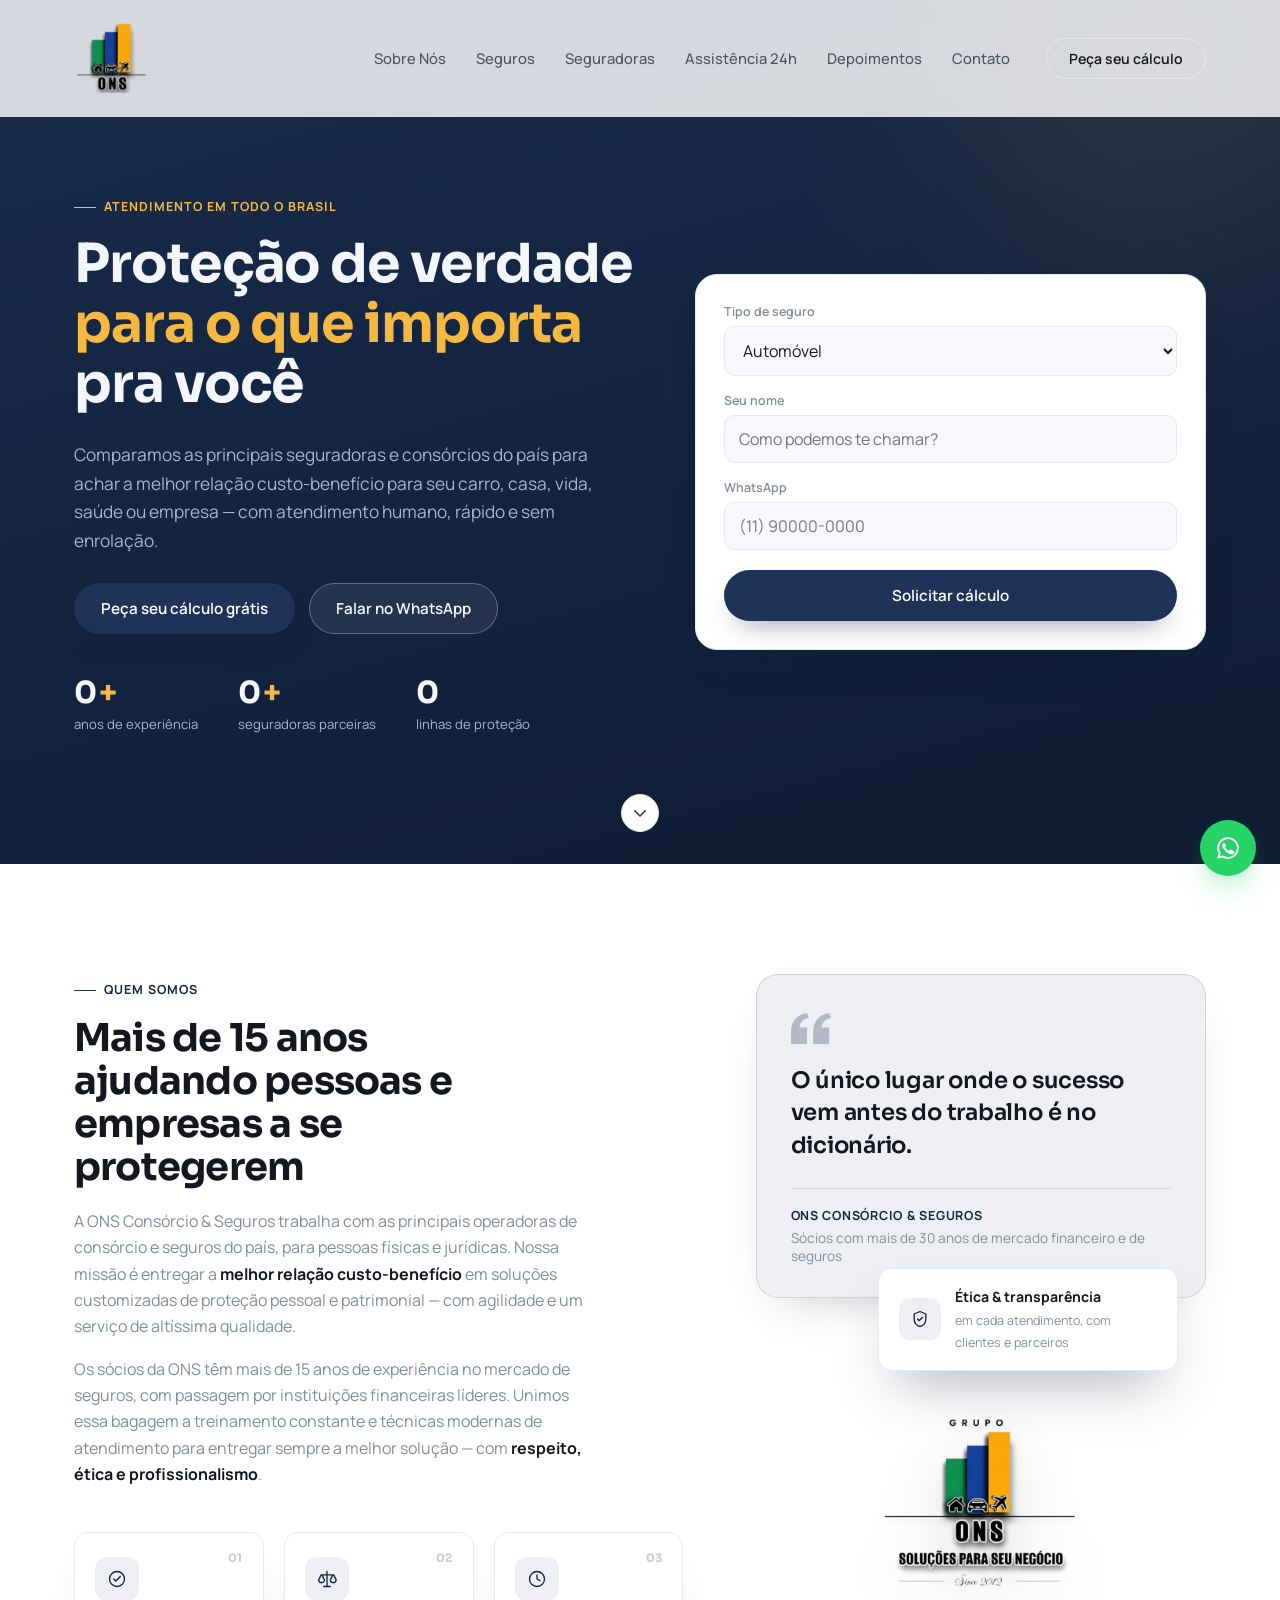
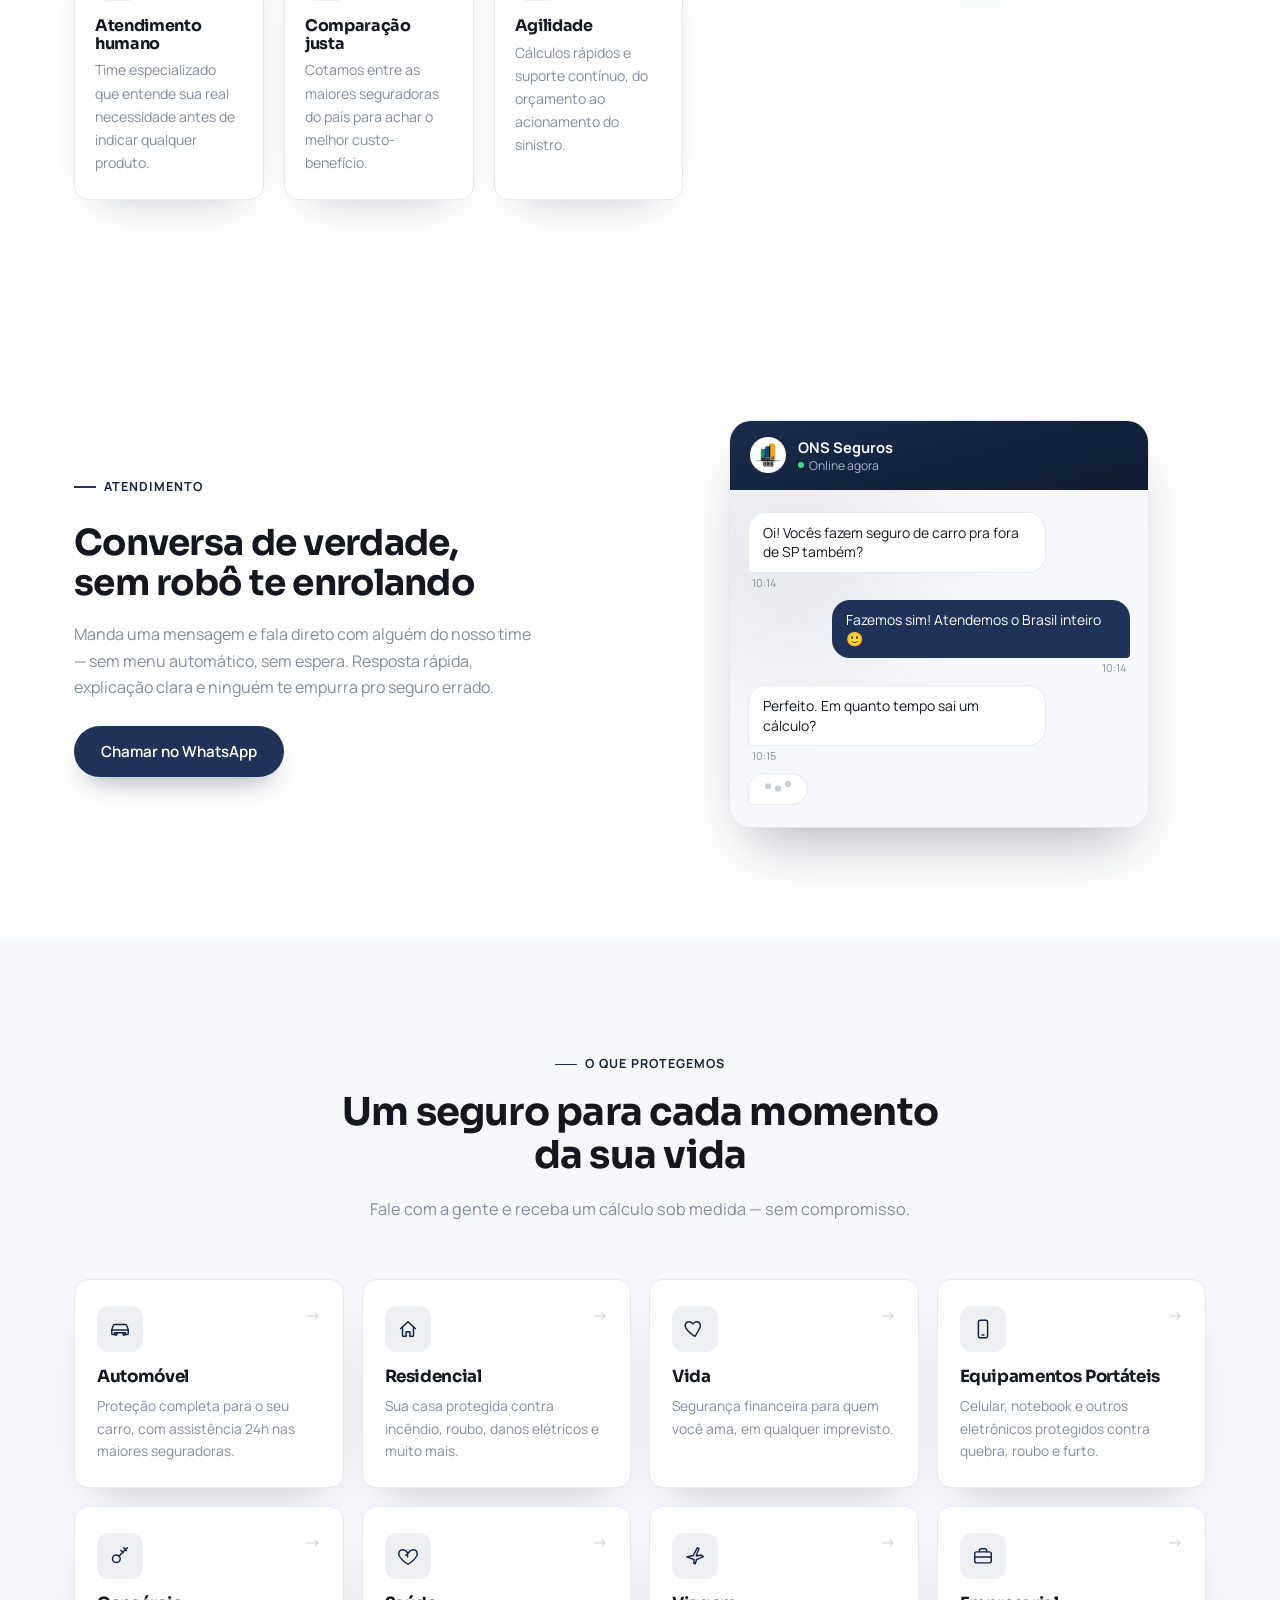
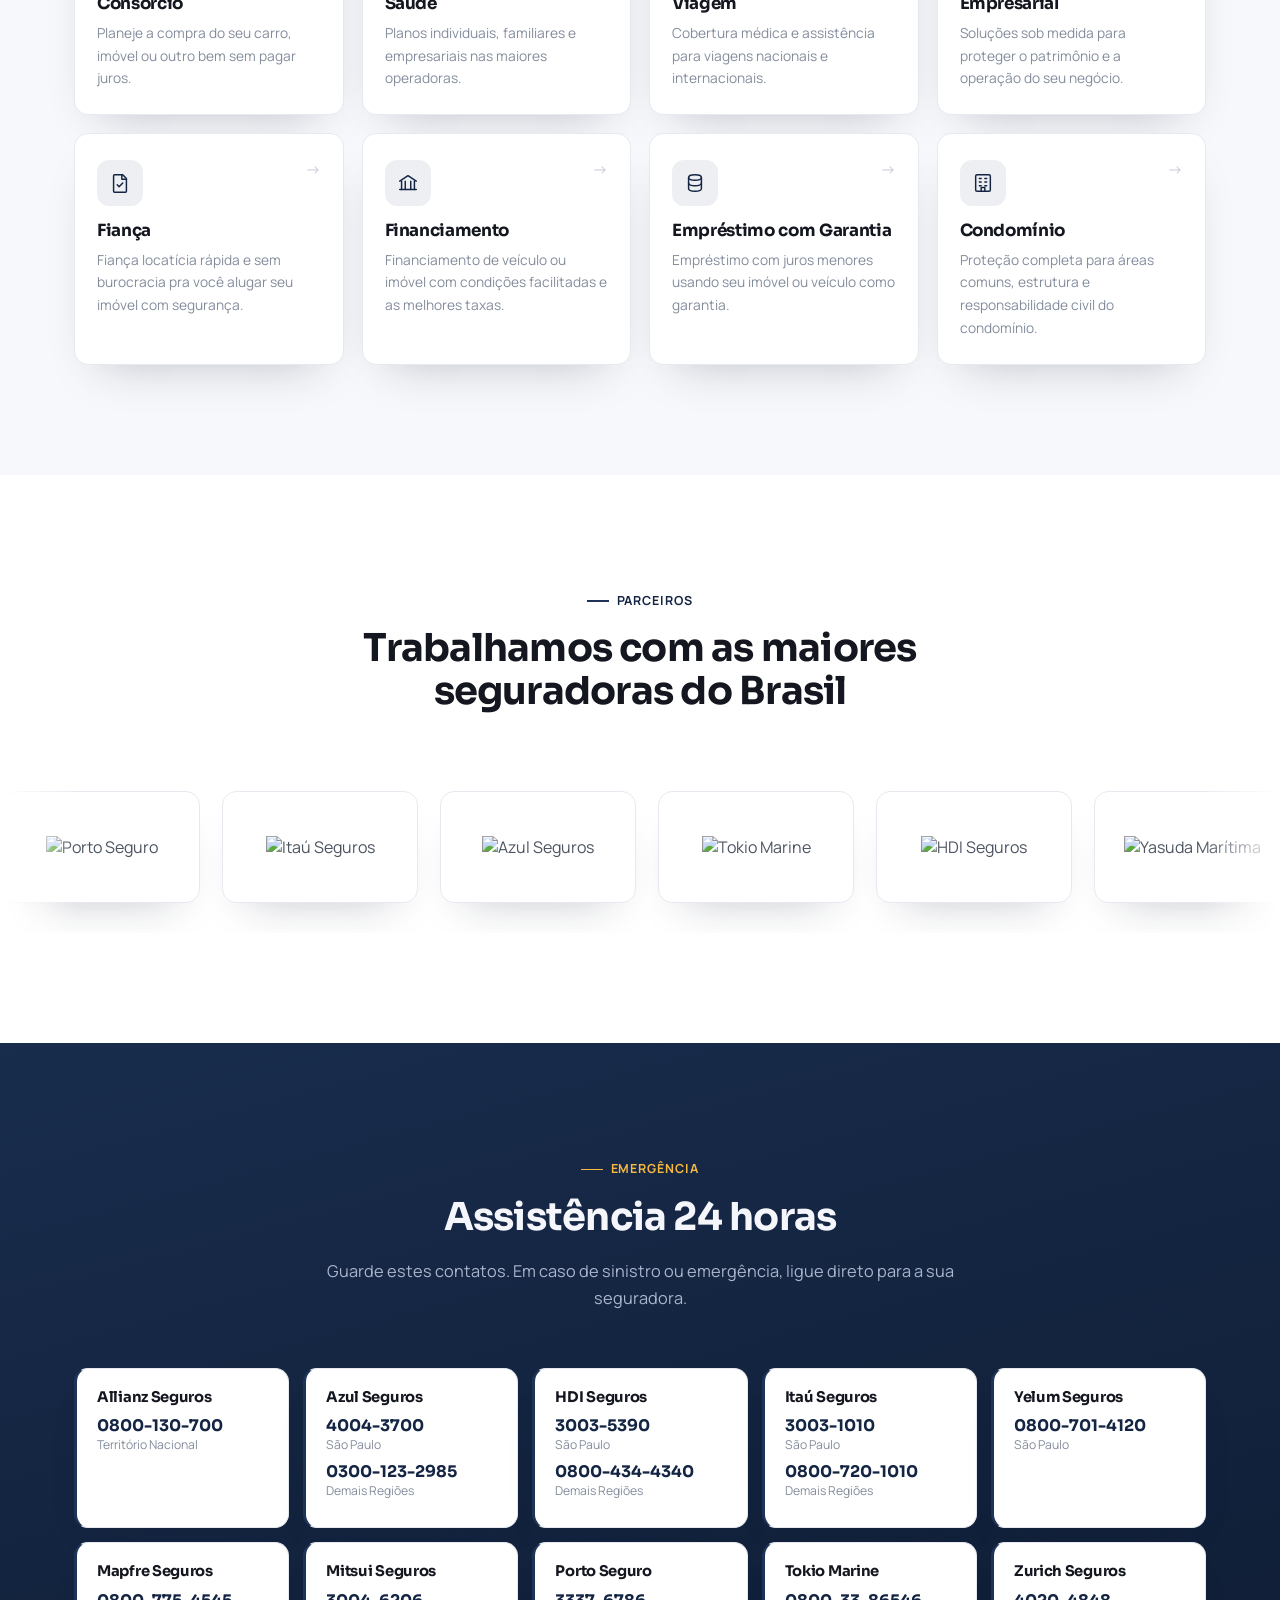
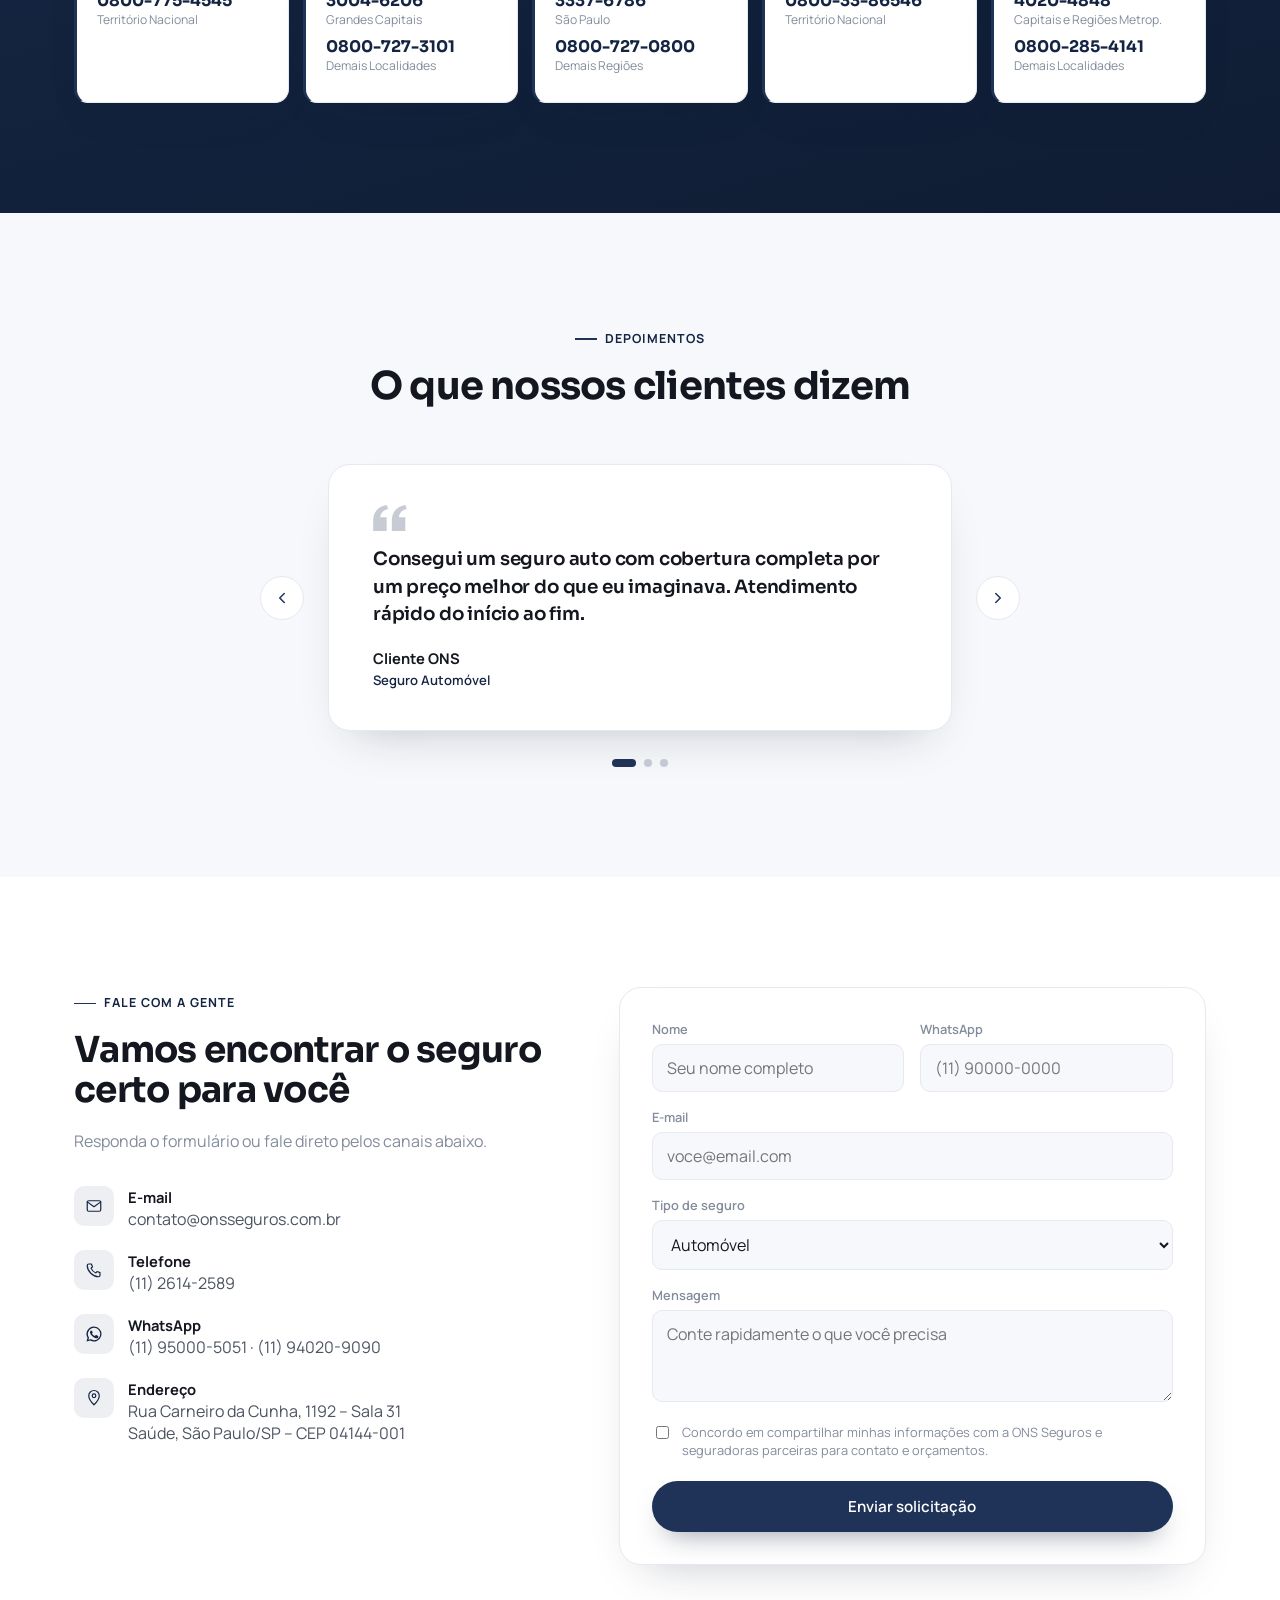
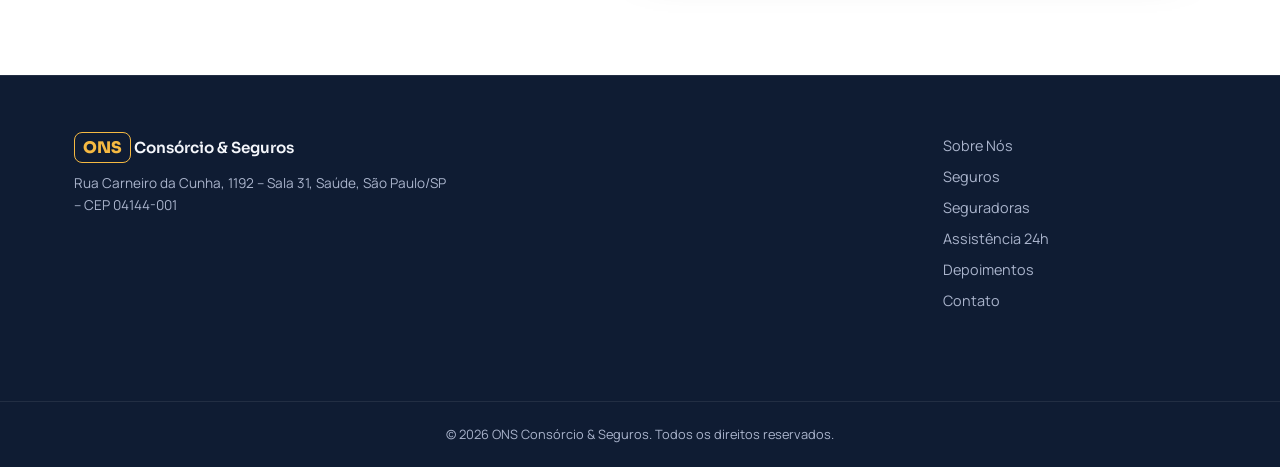
==== commit c12636d8: "Add new product pages for Seguro Viagem and Seguro de Vida with detailed coverage information and ca" ====
--- a/index.html
+++ b/index.html
@@ -3,8 +3,8 @@
 <head>
 <meta charset="UTF-8">
 <meta name="viewport" content="width=device-width, initial-scale=1.0">
-<title>ONS Seguros | Consórcio &amp; Seguros em São Paulo</title>
-<meta name="description" content="Corretora de seguros e consórcio em São Paulo. Automóvel, residencial, vida, saúde, viagem, empresarial e equipamentos portáteis. Cálculo grátis.">
+<title>ONS Seguros | Consórcio &amp; Seguros em Todo o Brasil</title>
+<meta name="description" content="Corretora de seguros e consórcio com atendimento em todo o Brasil. Automóvel, residencial, vida, saúde, viagem, empresarial, fiança, financiamento e mais. Cálculo grátis.">
 <link rel="preconnect" href="https://fonts.googleapis.com">
 <link rel="preconnect" href="https://fonts.gstatic.com" crossorigin>
 <link href="https://fonts.googleapis.com/css2?family=Sora:wght@400;500;600;700;800&family=Manrope:wght@400;500;600;700&display=swap" rel="stylesheet">
@@ -29,6 +29,7 @@
       <a href="#seguros">Seguros</a>
       <a href="#seguradoras">Seguradoras</a>
       <a href="#assistencia">Assistência 24h</a>
+      <a href="#depoimentos">Depoimentos</a>
       <a href="#contato">Contato</a>
     </nav>
 
@@ -43,6 +44,7 @@
     <a href="#seguros">Seguros</a>
     <a href="#seguradoras">Seguradoras</a>
     <a href="#assistencia">Assistência 24h</a>
+    <a href="#depoimentos">Depoimentos</a>
     <a href="#contato">Contato</a>
   </div>
 </header>
@@ -55,7 +57,7 @@
 
   <div class="container hero__inner">
     <div class="hero__copy">
-      <p class="eyebrow" data-reveal>Corretora de seguros em São Paulo</p>
+      <p class="eyebrow" data-reveal>Atendimento em todo o Brasil</p>
       <h1 data-reveal>
         Proteção de verdade <span class="text-gradient">para o que importa</span> pra você
       </h1>
@@ -101,6 +103,10 @@
               <option>Empresarial</option>
               <option>Consórcio</option>
               <option>Equipamentos Portáteis</option>
+              <option>Fiança</option>
+              <option>Financiamento</option>
+              <option>Empréstimo com Garantia</option>
+              <option>Condomínio</option>
             </select>
           </div>
           <div class="quote-card__field">
@@ -176,7 +182,7 @@
         <div class="about__card-divider"></div>
         <div class="about__card-foot">
           <span class="about__card-kicker">ONS Consórcio &amp; Seguros</span>
-          <span class="about__card-since">Sócios com mais de 15 anos de mercado financeiro e de seguros</span>
+          <span class="about__card-since">Sócios com mais de 30 anos de mercado financeiro e de seguros</span>
         </div>
       </div>
 
@@ -191,6 +197,34 @@
       </div>
 
       <img src="images/logo-completo.png" alt="Grupo ONS — Soluções para seu negócio, desde 2012" class="about__logo" data-reveal>
+    </div>
+  </div>
+</section>
+
+<!-- ===== ATENDIMENTO (CHAT) ===== -->
+<section class="section" id="atendimento">
+  <div class="container chat-section">
+    <div class="chat-section__copy">
+      <p class="eyebrow" data-reveal>Atendimento</p>
+      <h2 data-reveal>Conversa de verdade, sem robô te enrolando</h2>
+      <p data-reveal>
+        Manda uma mensagem e fala direto com alguém do nosso time — sem menu automático,
+        sem espera. Resposta rápida, explicação clara e ninguém te empurra pro seguro errado.
+      </p>
+      <a href="https://api.whatsapp.com/send?phone=5511940209090&text=Ol%C3%A1%2C+estou+vindo+pelo+site+da+Corretora" target="_blank" rel="noopener" class="btn btn--primary" data-reveal>
+        Chamar no WhatsApp
+      </a>
+    </div>
+
+    <div class="chat-mock" data-reveal>
+      <div class="chat-mock__header">
+        <img src="images/logo-nav.png" alt="ONS Seguros" class="chat-mock__avatar">
+        <div class="chat-mock__who">
+          <strong>ONS Seguros</strong>
+          <span><i class="chat-mock__dot"></i> Online agora</span>
+        </div>
+      </div>
+      <div class="chat-mock__body" id="chatBody"></div>
     </div>
   </div>
 </section>
@@ -205,52 +239,76 @@
     </div>
 
     <div class="products-grid">
-      <a href="https://www.onscorretoradeseguros.com.br/seguro-automovel" class="product-card" data-reveal>
+      <a href="seguro-automovel.html" class="product-card" data-reveal>
         <div class="product-card__icon"><svg viewBox="0 0 24 24" fill="none" stroke="currentColor" stroke-width="1.6" stroke-linecap="round" stroke-linejoin="round"><path d="M3 13l1.5-4.5A2 2 0 0 1 6.4 7h11.2a2 2 0 0 1 1.9 1.5L21 13"/><path d="M3 13h18v4a1 1 0 0 1-1 1h-1a1 1 0 0 1-1-1v-1H6v1a1 1 0 0 1-1 1H4a1 1 0 0 1-1-1v-4z"/><circle cx="7.5" cy="17.5" r="1.3"/><circle cx="16.5" cy="17.5" r="1.3"/></svg></div>
         <h3>Automóvel</h3>
         <p>Proteção completa para o seu carro, com assistência 24h nas maiores seguradoras.</p>
         <span class="product-card__arrow">→</span>
       </a>
-      <a href="https://www.onscorretoradeseguros.com.br/seguro-residencial" class="product-card" data-reveal>
+      <a href="seguro-residencial.html" class="product-card" data-reveal>
         <div class="product-card__icon"><svg viewBox="0 0 24 24" fill="none" stroke="currentColor" stroke-width="1.6" stroke-linecap="round" stroke-linejoin="round"><path d="M4 11.5L12 4l8 7.5"/><path d="M6 10v9a1 1 0 0 0 1 1h3v-5h4v5h3a1 1 0 0 0 1-1v-9"/></svg></div>
         <h3>Residencial</h3>
         <p>Sua casa protegida contra incêndio, roubo, danos elétricos e muito mais.</p>
         <span class="product-card__arrow">→</span>
       </a>
-      <a href="https://www.onscorretoradeseguros.com.br/seguro-vida" class="product-card" data-reveal>
+      <a href="seguro-vida.html" class="product-card" data-reveal>
         <div class="product-card__icon"><svg viewBox="0 0 24 24" fill="none" stroke="currentColor" stroke-width="1.6" stroke-linecap="round" stroke-linejoin="round"><path d="M12 20s-7.5-4.6-10-9.3C.4 7.4 2 4 5.4 4c2 0 3.4 1.1 4.2 2.4C10.4 5.1 11.8 4 13.8 4 17.2 4 18.8 7.4 17.2 10.7 15.5 15.4 12 20 12 20z"/></svg></div>
         <h3>Vida</h3>
         <p>Segurança financeira para quem você ama, em qualquer imprevisto.</p>
         <span class="product-card__arrow">→</span>
       </a>
-      <a href="https://www.onscorretoradeseguros.com.br/eq-portateis" class="product-card" data-reveal>
+      <a href="equipamentos-portateis.html" class="product-card" data-reveal>
         <div class="product-card__icon"><svg viewBox="0 0 24 24" fill="none" stroke="currentColor" stroke-width="1.6" stroke-linecap="round" stroke-linejoin="round"><rect x="7" y="2.5" width="10" height="19" rx="2"/><path d="M11 18.5h2"/></svg></div>
         <h3>Equipamentos Portáteis</h3>
         <p>Celular, notebook e outros eletrônicos protegidos contra quebra, roubo e furto.</p>
         <span class="product-card__arrow">→</span>
       </a>
-      <a href="https://www.onscorretoradeseguros.com.br/consorcio" class="product-card" data-reveal>
+      <a href="consorcio.html" class="product-card" data-reveal>
         <div class="product-card__icon"><svg viewBox="0 0 24 24" fill="none" stroke="currentColor" stroke-width="1.6" stroke-linecap="round" stroke-linejoin="round"><circle cx="8" cy="15" r="4.2"/><path d="M11 12l9-9M16 3l3 3M13 6l2.5 2.5"/></svg></div>
         <h3>Consórcio</h3>
         <p>Planeje a compra do seu carro, imóvel ou outro bem sem pagar juros.</p>
         <span class="product-card__arrow">→</span>
       </a>
-      <a href="https://www.onscorretoradeseguros.com.br/planos-de-saude" class="product-card" data-reveal>
+      <a href="planos-de-saude.html" class="product-card" data-reveal>
         <div class="product-card__icon"><svg viewBox="0 0 24 24" fill="none" stroke="currentColor" stroke-width="1.6" stroke-linecap="round" stroke-linejoin="round"><path d="M12 21s-7-4.4-9.5-9C.8 8.5 3 4.5 7 5.2c2.3.4 4 2.2 5 4 1-1.8 2.7-3.6 5-4 4-.7 6.2 3.3 4.5 6.8C19 16.6 12 21 12 21z"/><path d="M9.5 11h2M11.5 9v4"/></svg></div>
         <h3>Saúde</h3>
         <p>Planos individuais, familiares e empresariais nas maiores operadoras.</p>
         <span class="product-card__arrow">→</span>
       </a>
-      <a href="https://www.onscorretoradeseguros.com.br/seguro-viagem" class="product-card" data-reveal>
+      <a href="seguro-viagem.html" class="product-card" data-reveal>
         <div class="product-card__icon"><svg viewBox="0 0 24 24" fill="none" stroke="currentColor" stroke-width="1.6" stroke-linecap="round" stroke-linejoin="round"><path d="M3 13l7-1.5L14.5 3l1.8.7-3 8.2 5.5-.9 2.2 1.6-7.3 3.4-1.4 4.5-1.6-.6.4-4L3 13z"/></svg></div>
         <h3>Viagem</h3>
         <p>Cobertura médica e assistência para viagens nacionais e internacionais.</p>
         <span class="product-card__arrow">→</span>
       </a>
-      <a href="https://www.onscorretoradeseguros.com.br/seguro-empresarial" class="product-card" data-reveal>
+      <a href="seguro-empresarial.html" class="product-card" data-reveal>
         <div class="product-card__icon"><svg viewBox="0 0 24 24" fill="none" stroke="currentColor" stroke-width="1.6" stroke-linecap="round" stroke-linejoin="round"><rect x="3" y="7.5" width="18" height="12" rx="2"/><path d="M8 7.5V6a2 2 0 0 1 2-2h4a2 2 0 0 1 2 2v1.5M3 13h18"/></svg></div>
         <h3>Empresarial</h3>
         <p>Soluções sob medida para proteger o patrimônio e a operação do seu negócio.</p>
+        <span class="product-card__arrow">→</span>
+      </a>
+      <a href="fianca.html" class="product-card" data-reveal>
+        <div class="product-card__icon"><svg viewBox="0 0 24 24" fill="none" stroke="currentColor" stroke-width="1.6" stroke-linecap="round" stroke-linejoin="round"><path d="M6 3h9l4 4v14a1 1 0 0 1-1 1H6a1 1 0 0 1-1-1V4a1 1 0 0 1 1-1z"/><path d="M14 3v5h5"/><path d="M9 14l2 2 4-4"/></svg></div>
+        <h3>Fiança</h3>
+        <p>Fiança locatícia rápida e sem burocracia pra você alugar seu imóvel com segurança.</p>
+        <span class="product-card__arrow">→</span>
+      </a>
+      <a href="financiamento.html" class="product-card" data-reveal>
+        <div class="product-card__icon"><svg viewBox="0 0 24 24" fill="none" stroke="currentColor" stroke-width="1.6" stroke-linecap="round" stroke-linejoin="round"><path d="M3 10l9-6 9 6"/><path d="M5 10v9M9 10v9M15 10v9M19 10v9"/><path d="M3 19h18"/></svg></div>
+        <h3>Financiamento</h3>
+        <p>Financiamento de veículo ou imóvel com condições facilitadas e as melhores taxas.</p>
+        <span class="product-card__arrow">→</span>
+      </a>
+      <a href="emprestimo-com-garantia.html" class="product-card" data-reveal>
+        <div class="product-card__icon"><svg viewBox="0 0 24 24" fill="none" stroke="currentColor" stroke-width="1.6" stroke-linecap="round" stroke-linejoin="round"><ellipse cx="12" cy="6" rx="7" ry="3"/><path d="M5 6v6c0 1.7 3.1 3 7 3s7-1.3 7-3V6"/><path d="M5 12v6c0 1.7 3.1 3 7 3s7-1.3 7-3v-6"/></svg></div>
+        <h3>Empréstimo com Garantia</h3>
+        <p>Empréstimo com juros menores usando seu imóvel ou veículo como garantia.</p>
+        <span class="product-card__arrow">→</span>
+      </a>
+      <a href="condominio.html" class="product-card" data-reveal>
+        <div class="product-card__icon"><svg viewBox="0 0 24 24" fill="none" stroke="currentColor" stroke-width="1.6" stroke-linecap="round" stroke-linejoin="round"><rect x="4" y="3" width="16" height="18" rx="1.5"/><path d="M8 7h2M14 7h2M8 11h2M14 11h2M8 15h2M14 15h2"/><path d="M10 21v-4h4v4"/></svg></div>
+        <h3>Condomínio</h3>
+        <p>Proteção completa para áreas comuns, estrutura e responsabilidade civil do condomínio.</p>
         <span class="product-card__arrow">→</span>
       </a>
     </div>
@@ -287,6 +345,37 @@
     <div class="assist-grid" id="assistGrid">
       <!-- populated by JS -->
     </div>
+  </div>
+</section>
+
+<!-- ===== DEPOIMENTOS ===== -->
+<section class="section section--tint" id="depoimentos">
+  <div class="container">
+    <div class="section__head">
+      <p class="eyebrow" data-reveal>Depoimentos</p>
+      <h2 data-reveal>O que nossos clientes dizem</h2>
+    </div>
+
+    <div class="testimonials" data-reveal>
+      <button class="testimonials__nav testimonials__nav--prev" id="testimonialPrev" aria-label="Depoimento anterior">
+        <svg viewBox="0 0 24 24" fill="none" stroke="currentColor" stroke-width="2" stroke-linecap="round" stroke-linejoin="round"><path d="M15 18l-6-6 6-6"/></svg>
+      </button>
+
+      <div class="testimonials__card">
+        <svg class="testimonials__quote-mark" viewBox="0 0 44 34" fill="currentColor" aria-hidden="true"><path d="M0 34V20.4C0 9.1 6.8 1.7 17.6 0l2 5.1C13 6.7 9.7 10.6 9.2 16h8.4v18H0zm24.4 0V20.4C24.4 9.1 31.2 1.7 42 0l2 5.1c-6.6 1.6-9.9 5.5-10.4 10.9h8.4v18H24.4z"/></svg>
+        <p class="testimonials__text" id="testimonialText">Carregando...</p>
+        <div class="testimonials__author">
+          <strong id="testimonialName"></strong>
+          <span id="testimonialRole"></span>
+        </div>
+      </div>
+
+      <button class="testimonials__nav testimonials__nav--next" id="testimonialNext" aria-label="Próximo depoimento">
+        <svg viewBox="0 0 24 24" fill="none" stroke="currentColor" stroke-width="2" stroke-linecap="round" stroke-linejoin="round"><path d="M9 18l6-6-6-6"/></svg>
+      </button>
+    </div>
+
+    <div class="testimonials__dots" id="testimonialDots"></div>
   </div>
 </section>
 
@@ -344,6 +433,10 @@
           <option>Empresarial</option>
           <option>Consórcio</option>
           <option>Equipamentos Portáteis</option>
+          <option>Fiança</option>
+          <option>Financiamento</option>
+          <option>Empréstimo com Garantia</option>
+          <option>Condomínio</option>
           <option>Outro</option>
         </select>
       </div>
@@ -374,7 +467,7 @@
     <div class="footer__map">
       <iframe
         src="https://www.google.com/maps/embed?pb=!1m18!1m12!1m3!1d3655.4962422610643!2d-46.638003985489824!3d-23.622393069733!2m3!1f0!2f0!3f0!3m2!1i1024!2i768!4f13.1!3m3!1m2!1s0x94ce5a54348d5001%3A0x9da5ae6a7cc470dc!2sR.%20Carneiro%20da%20Cunha%2C%201192%20-%2031%20-%20Vila%20da%20Sa%C3%BAde%2C%20S%C3%A3o%20Paulo%20-%20SP%2C%2004144-001!5e0!3m2!1spt-BR!2sbr!4v1568743591092!5m2!1spt-BR!2sbr"
-        width="100%" height="220" style="border:0;" allowfullscreen="" loading="lazy"
+        width="100%" height="220" style="border:0;" allowfullscreen="" loading="eager"
         referrerpolicy="no-referrer-when-downgrade"></iframe>
     </div>
 
@@ -383,6 +476,7 @@
       <a href="#seguros">Seguros</a>
       <a href="#seguradoras">Seguradoras</a>
       <a href="#assistencia">Assistência 24h</a>
+      <a href="#depoimentos">Depoimentos</a>
       <a href="#contato">Contato</a>
     </div>
   </div>
--- a/css/style.css
+++ b/css/style.css
@@ -102,8 +102,8 @@
 }
 .header__inner{ display:flex; align-items:center; gap:28px; }
 .brand{ display:flex; align-items:center; gap:10px; margin-right:auto; }
-.brand__logo{ height:60px; width:auto; display:block; transition:transform .25s ease; transform-origin:left center; }
-.header.is-scrolled .brand__logo{ transform:scale(.78); }
+.brand__logo{ height:76px; width:auto; display:block; transition:transform .25s ease; transform-origin:left center; }
+.header.is-scrolled .brand__logo{ transform:scale(.7); }
 .brand__mark{
   font-family:var(--ff-display); font-weight:800; font-size:1rem;
   color:var(--brand-dark);
@@ -295,6 +295,62 @@
   filter:drop-shadow(0 16px 30px rgba(20,30,55,.14));
 }
 
+/* ---------- Atendimento (chat mock) ---------- */
+.chat-section{ display:grid; grid-template-columns:1fr 1fr; gap:64px; align-items:center; }
+.chat-section__copy h2{ font-size:clamp(1.8rem, 2.8vw, 2.4rem); max-width:460px; }
+.chat-section__copy p{ max-width:460px; margin-bottom:26px; }
+
+.chat-mock{
+  background:var(--paper); border:1px solid var(--line); border-radius:var(--radius-lg);
+  box-shadow:var(--shadow-card-lg); overflow:hidden; max-width:420px; margin:0 auto;
+}
+.chat-mock__header{
+  display:flex; align-items:center; gap:12px; padding:16px 20px;
+  background:linear-gradient(165deg, var(--navy-900), var(--navy-950));
+}
+.chat-mock__avatar{
+  width:36px; height:36px; border-radius:50%; background:var(--paper);
+  padding:5px; object-fit:contain;
+}
+.chat-mock__who{ display:flex; flex-direction:column; }
+.chat-mock__who strong{ color:var(--on-navy-100); font-size:.92rem; }
+.chat-mock__who span{
+  display:flex; align-items:center; gap:5px;
+  color:var(--on-navy-300); font-size:.76rem;
+}
+.chat-mock__dot{ width:6px; height:6px; border-radius:50%; background:#3ddc84; display:inline-block; }
+
+.chat-mock__body{
+  display:flex; flex-direction:column; gap:10px;
+  padding:22px 18px; min-height:260px;
+  background:
+    radial-gradient(circle at 15% 20%, var(--brand-tint), transparent 45%),
+    var(--mist);
+}
+.chat-bubble{
+  max-width:78%; padding:10px 14px; border-radius:18px;
+  font-size:.87rem; line-height:1.4; opacity:0; transform:translateY(8px) scale(.95);
+}
+.chat-bubble__time{
+  display:block; font-size:.68rem; color:var(--ink-500); margin:2px 4px 0;
+}
+.chat-row{ display:flex; flex-direction:column; }
+.chat-row--sent{ align-items:flex-end; }
+.chat-row--received{ align-items:flex-start; }
+.chat-bubble--sent{
+  background:var(--brand); color:#fff; border-radius:18px 18px 4px 18px; align-self:flex-end;
+}
+.chat-bubble--received{
+  background:var(--paper); color:var(--ink-900); border:1px solid var(--line);
+  border-radius:18px 18px 18px 4px; align-self:flex-start;
+}
+.chat-typing{
+  display:inline-flex; align-items:center; gap:4px; padding:12px 16px;
+  background:var(--paper); border:1px solid var(--line); border-radius:18px 18px 18px 4px;
+  align-self:flex-start; opacity:0;
+}
+.chat-typing span{ width:6px; height:6px; border-radius:50%; background:var(--ink-300); }
+
 /* ---------- Produtos ---------- */
 .products-grid{ display:grid; grid-template-columns:repeat(4,1fr); gap:18px; }
 .product-card{
@@ -323,7 +379,12 @@
   padding:12px 0 4px;
 }
 .marquee__track{ display:flex; align-items:center; gap:22px; width:max-content; animation:marquee-scroll 40s linear infinite; padding:10px 4px 26px; }
-.marquee:hover .marquee__track{ animation-play-state:paused; }
+.marquee__set{ display:flex; align-items:center; gap:22px; flex-shrink:0; }
+/* pausar no hover só em dispositivos com mouse de verdade — em touch (celular) um toque
+   fica "grudado" no :hover e trava o carrossel, então lá ele roda sempre */
+@media (hover: hover) and (pointer: fine){
+  .marquee:hover .marquee__track{ animation-play-state:paused; }
+}
 @keyframes marquee-scroll{ 0%{ transform:translateX(0); } 100%{ transform:translateX(-50%); } }
 .marquee__item{
   display:flex; align-items:center; justify-content:center;
@@ -347,6 +408,37 @@
 .assist-card h4{ font-size:.92rem; color:var(--ink-900); margin-bottom:10px; }
 .assist-card .num{ display:block; font-family:var(--ff-display); font-weight:700; color:var(--brand-dark); font-size:1rem; }
 .assist-card .region{ display:block; font-size:.76rem; color:var(--ink-500); margin-bottom:8px; }
+
+/* ---------- Depoimentos ---------- */
+.testimonials{ display:flex; align-items:center; justify-content:center; gap:24px; max-width:760px; margin:0 auto; }
+.testimonials__nav{
+  flex-shrink:0; width:44px; height:44px; border-radius:50%;
+  display:flex; align-items:center; justify-content:center;
+  background:var(--paper); border:1px solid var(--line); color:var(--brand);
+  box-shadow:var(--shadow-card); cursor:pointer;
+  transition:transform .2s ease, border-color .2s ease, box-shadow .2s ease;
+}
+.testimonials__nav:hover{ transform:translateY(-2px); border-color:var(--brand); box-shadow:var(--shadow-card-lg); }
+.testimonials__nav svg{ width:18px; height:18px; }
+.testimonials__card{
+  position:relative; flex:1; min-width:0;
+  background:var(--paper); border:1px solid var(--line); border-radius:var(--radius-lg);
+  padding:40px 44px; box-shadow:var(--shadow-card); text-align:left;
+  min-height:190px; display:flex; flex-direction:column; justify-content:center;
+}
+.testimonials__quote-mark{ width:34px; height:26px; color:var(--brand); opacity:.25; margin-bottom:14px; }
+.testimonials__text{
+  font-family:var(--ff-display); font-size:1.15rem; font-weight:600;
+  color:var(--ink-900); line-height:1.5; margin:0 0 20px; letter-spacing:-.01em;
+}
+.testimonials__author strong{ display:block; font-size:.92rem; color:var(--ink-900); }
+.testimonials__author span{ font-size:.82rem; color:var(--brand-dark); font-weight:600; }
+.testimonials__dots{ display:flex; justify-content:center; gap:8px; margin-top:28px; }
+.testimonials__dots button{
+  width:8px; height:8px; padding:0; border:none; border-radius:4px;
+  background:var(--ink-300); cursor:pointer; transition:width .25s ease, background .25s ease;
+}
+.testimonials__dots button.is-active{ width:24px; background:var(--brand); }
 
 /* ---------- Contato ---------- */
 .contact{ display:grid; grid-template-columns:.9fr 1.1fr; gap:64px; }
@@ -410,6 +502,9 @@
   .about{ grid-template-columns:1fr; }
   .about__visual{ position:static; max-width:520px; }
   .about__badge{ margin-right:0; }
+  .chat-section{ grid-template-columns:1fr; gap:40px; }
+  .chat-section__copy{ text-align:center; }
+  .chat-section__copy h2, .chat-section__copy p{ margin-left:auto; margin-right:auto; }
   .products-grid{ grid-template-columns:repeat(2,1fr); }
   .assist-grid{ grid-template-columns:repeat(3,1fr); }
   .contact{ grid-template-columns:1fr; }
@@ -426,8 +521,23 @@
   .products-grid{ grid-template-columns:1fr 1fr; gap:14px; }
   .assist-grid{ grid-template-columns:repeat(2,1fr); }
   .form-row{ grid-template-columns:1fr; }
+
+  /* parceiros: sem carrossel no celular — grade estática com todos os cards */
+  .marquee{ overflow:visible; -webkit-mask-image:none; mask-image:none; padding:4px 0; }
+  .marquee__track{
+    display:flex; flex-wrap:wrap; justify-content:center;
+    width:100%; animation:none; gap:14px; padding:6px 0;
+  }
+  .marquee__set{ display:contents; }
+  .marquee__set[aria-hidden="true"]{ display:none; }
   .marquee__item{ height:88px; width:150px; padding:12px 18px; }
   .marquee__item img{ max-height:44px; }
+
+  .testimonials{ gap:10px; }
+  .testimonials__nav{ width:36px; height:36px; }
+  .testimonials__nav svg{ width:15px; height:15px; }
+  .testimonials__card{ padding:28px 20px; min-height:210px; }
+  .testimonials__text{ font-size:1.02rem; }
 }
 
 @media (max-width: 480px){
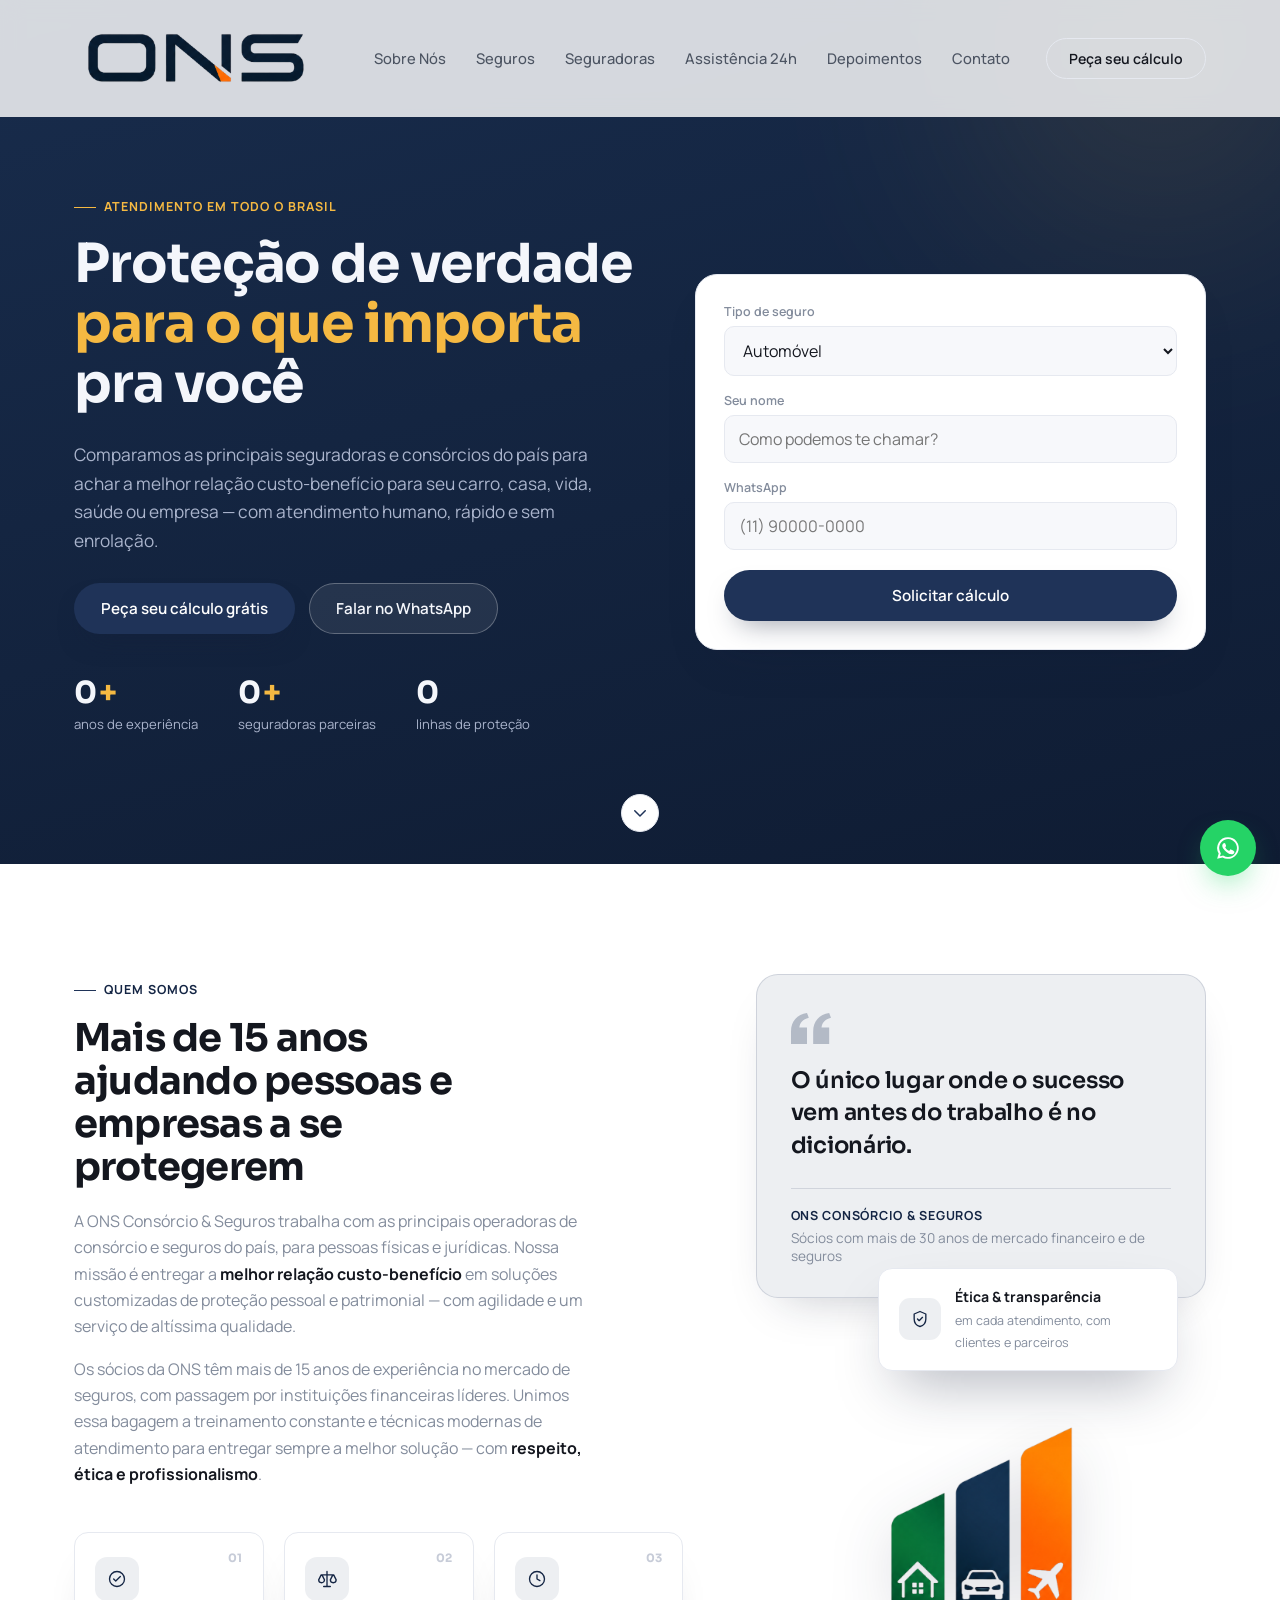
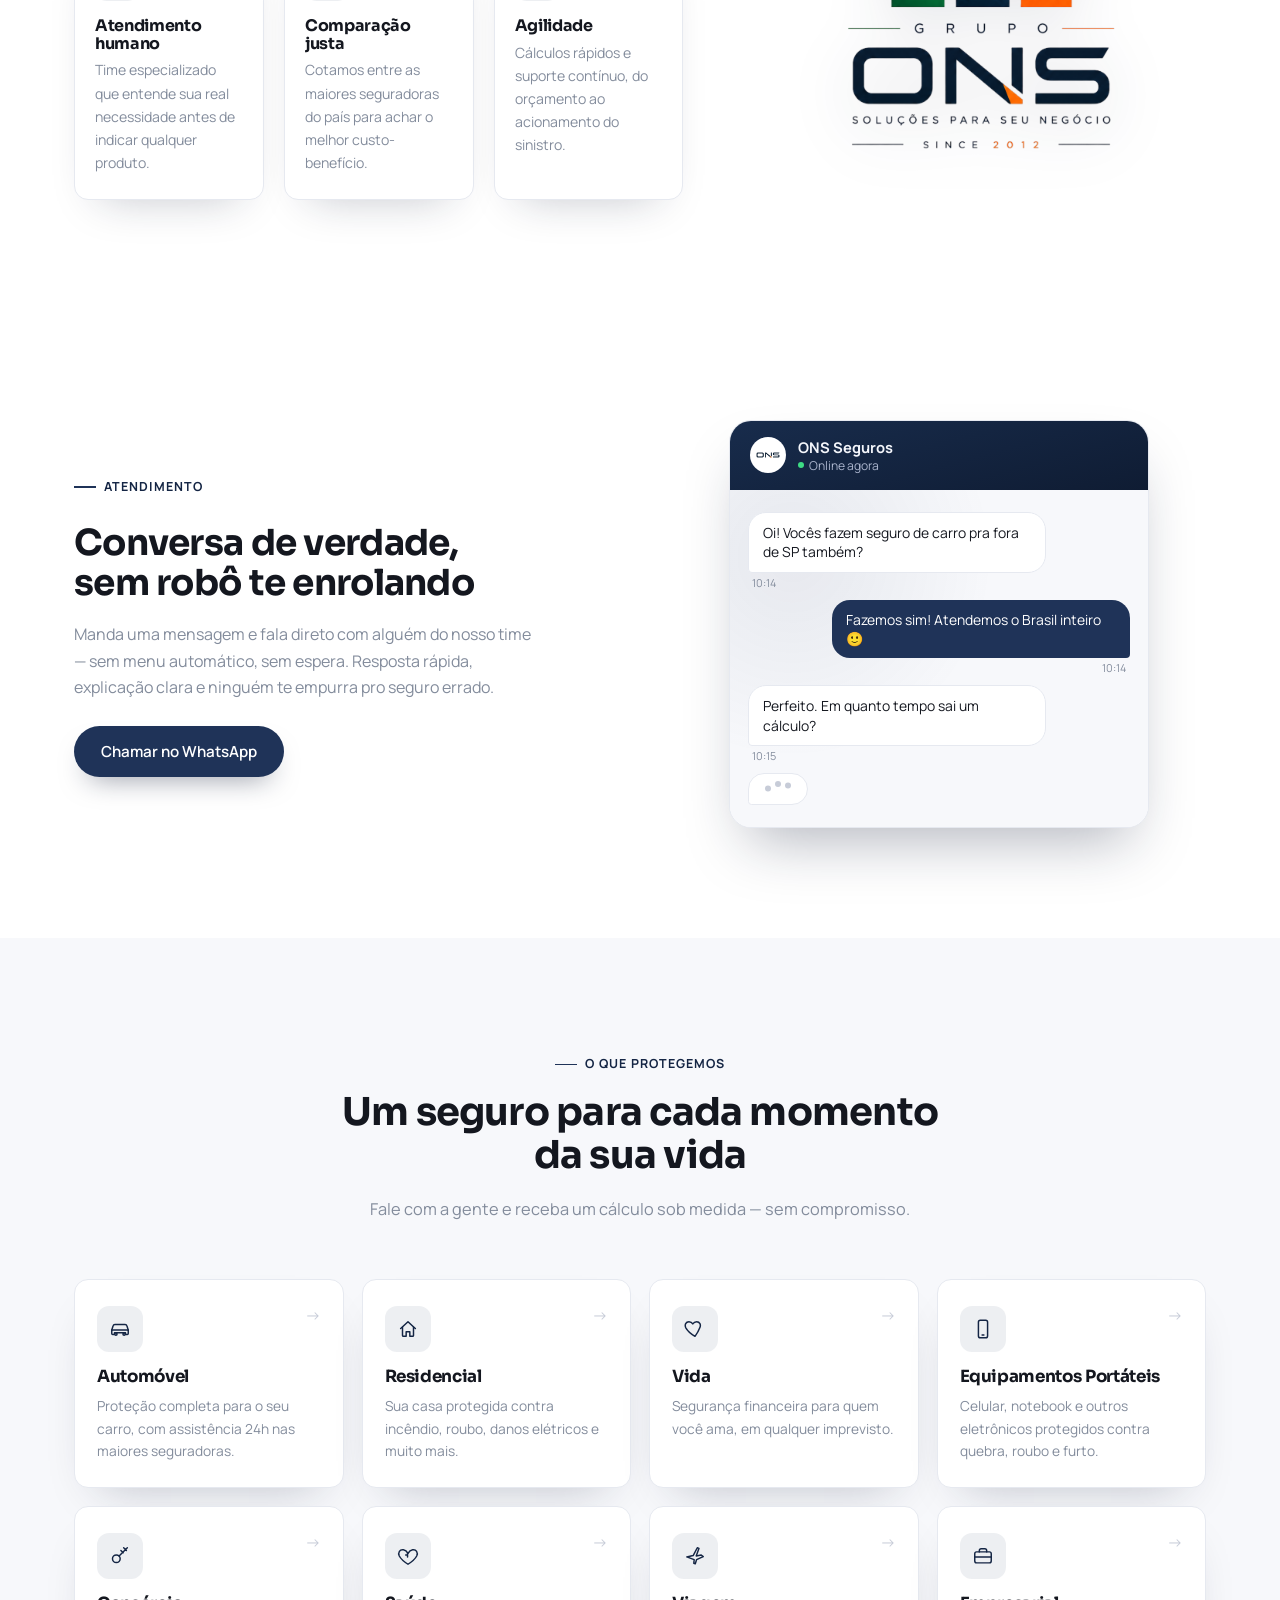
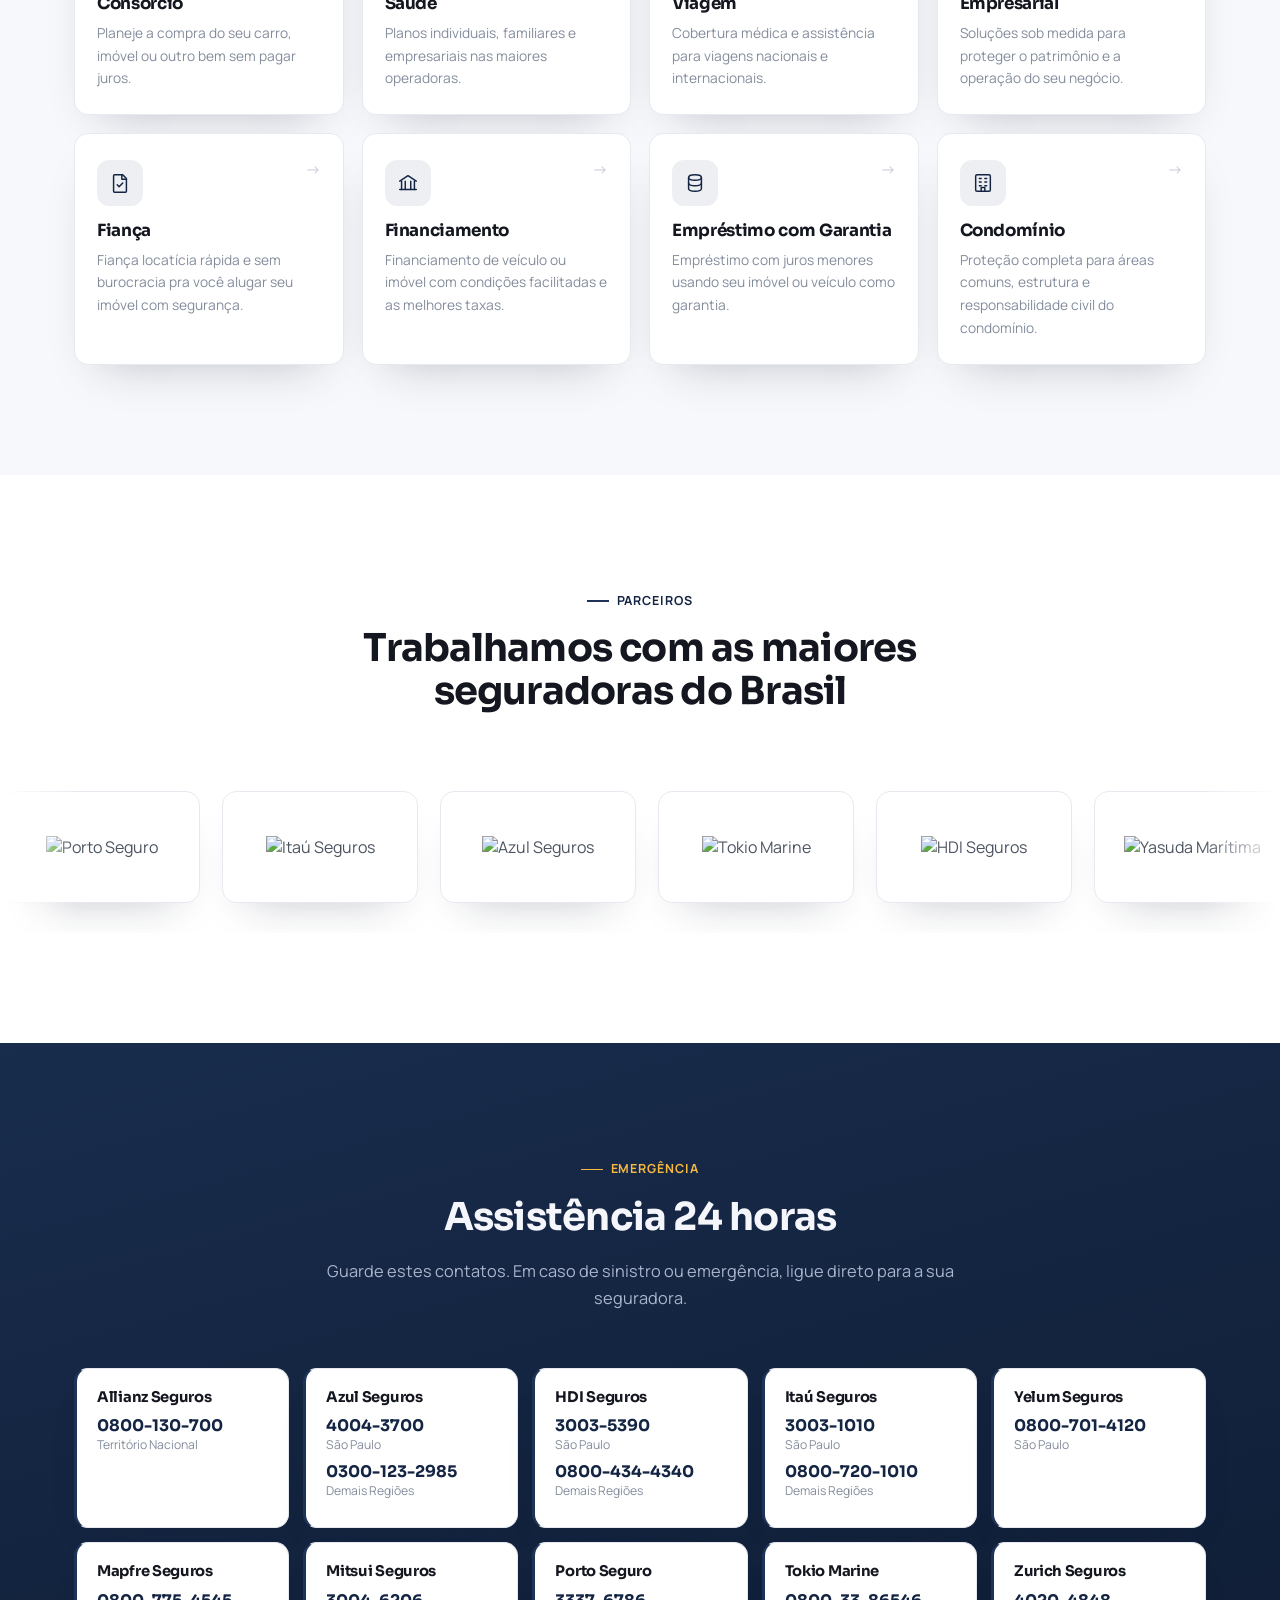
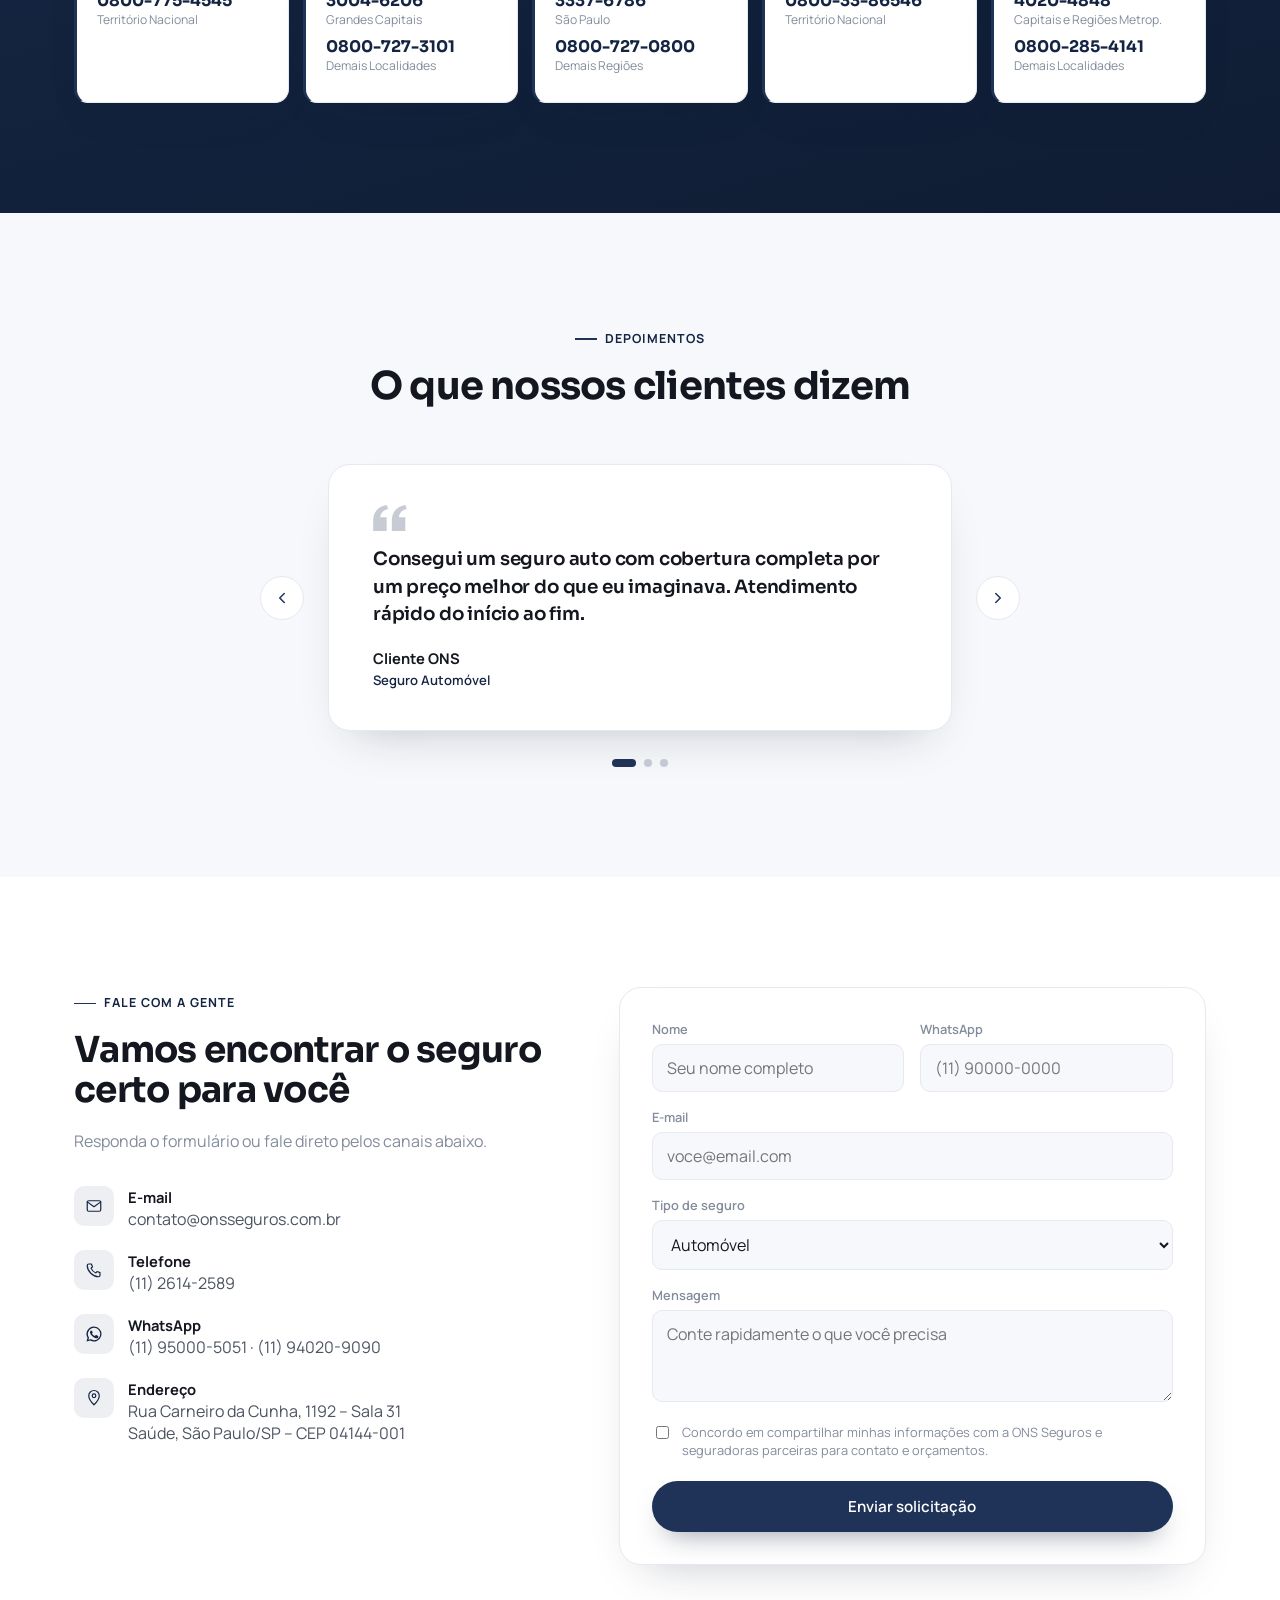
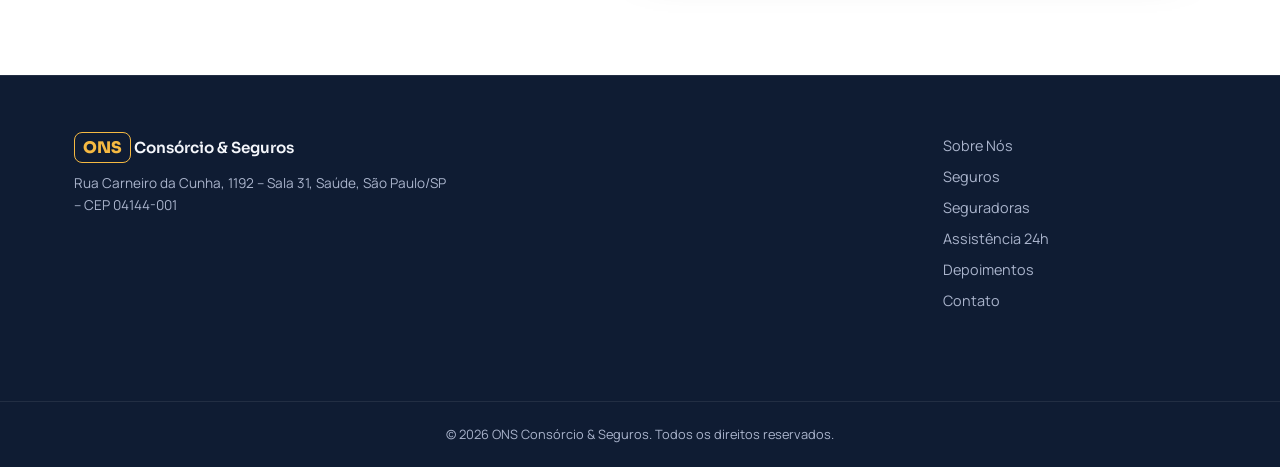
==== commit 72f283db: "Refactor code structure for improved readability and maintainability" ====
--- a/index.html
+++ b/index.html
@@ -196,7 +196,7 @@
         </div>
       </div>
 
-      <img src="images/logo-completo.png" alt="Grupo ONS — Soluções para seu negócio, desde 2012" class="about__logo" data-reveal>
+      <img src="images\logo-completo-com-subtitulo.png" alt="Grupo ONS — Soluções para seu negócio, desde 2012" class="about__logo" data-reveal>
     </div>
   </div>
 </section>
--- a/css/style.css
+++ b/css/style.css
@@ -290,7 +290,7 @@
 
 .about__logo{
   align-self:center;
-  width:100%; max-width:210px; height:auto;
+  width:100%; max-width:300px; height:auto;
   margin:40px auto 0;
   filter:drop-shadow(0 16px 30px rgba(20,30,55,.14));
 }
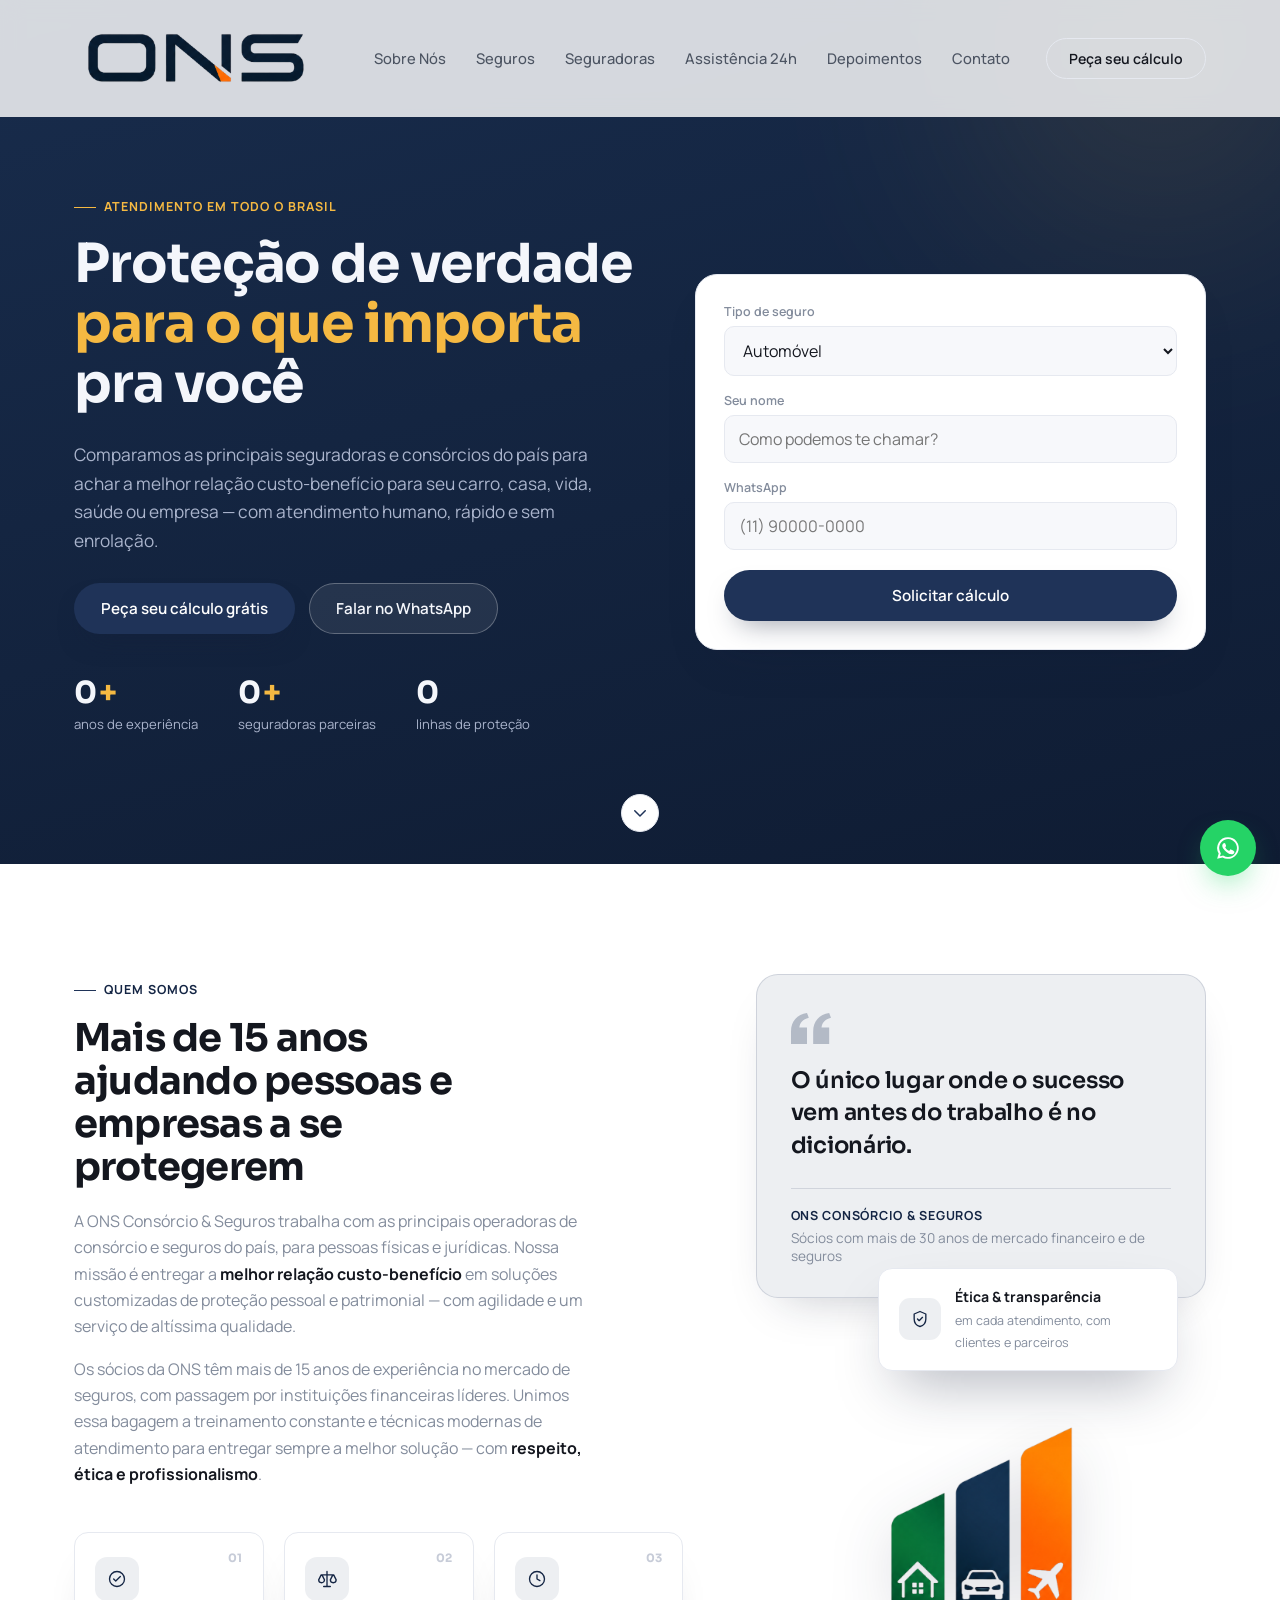
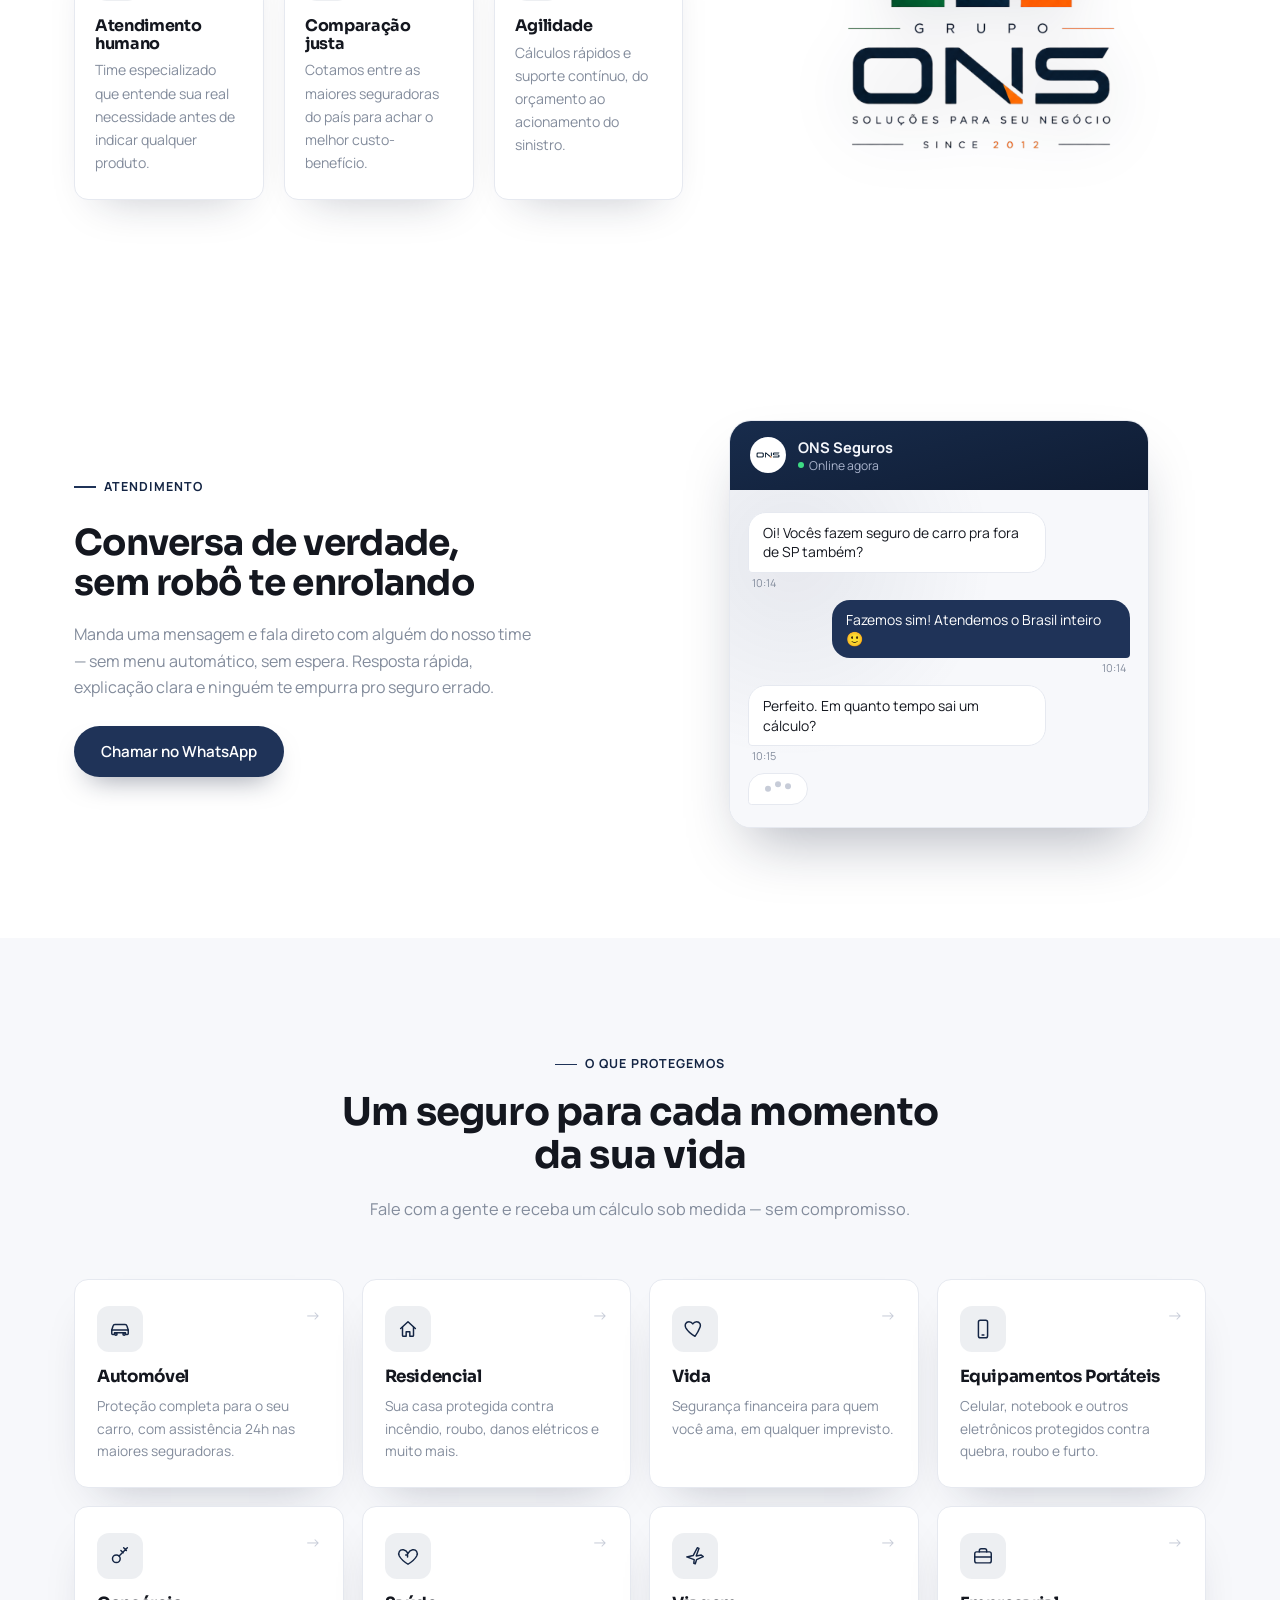
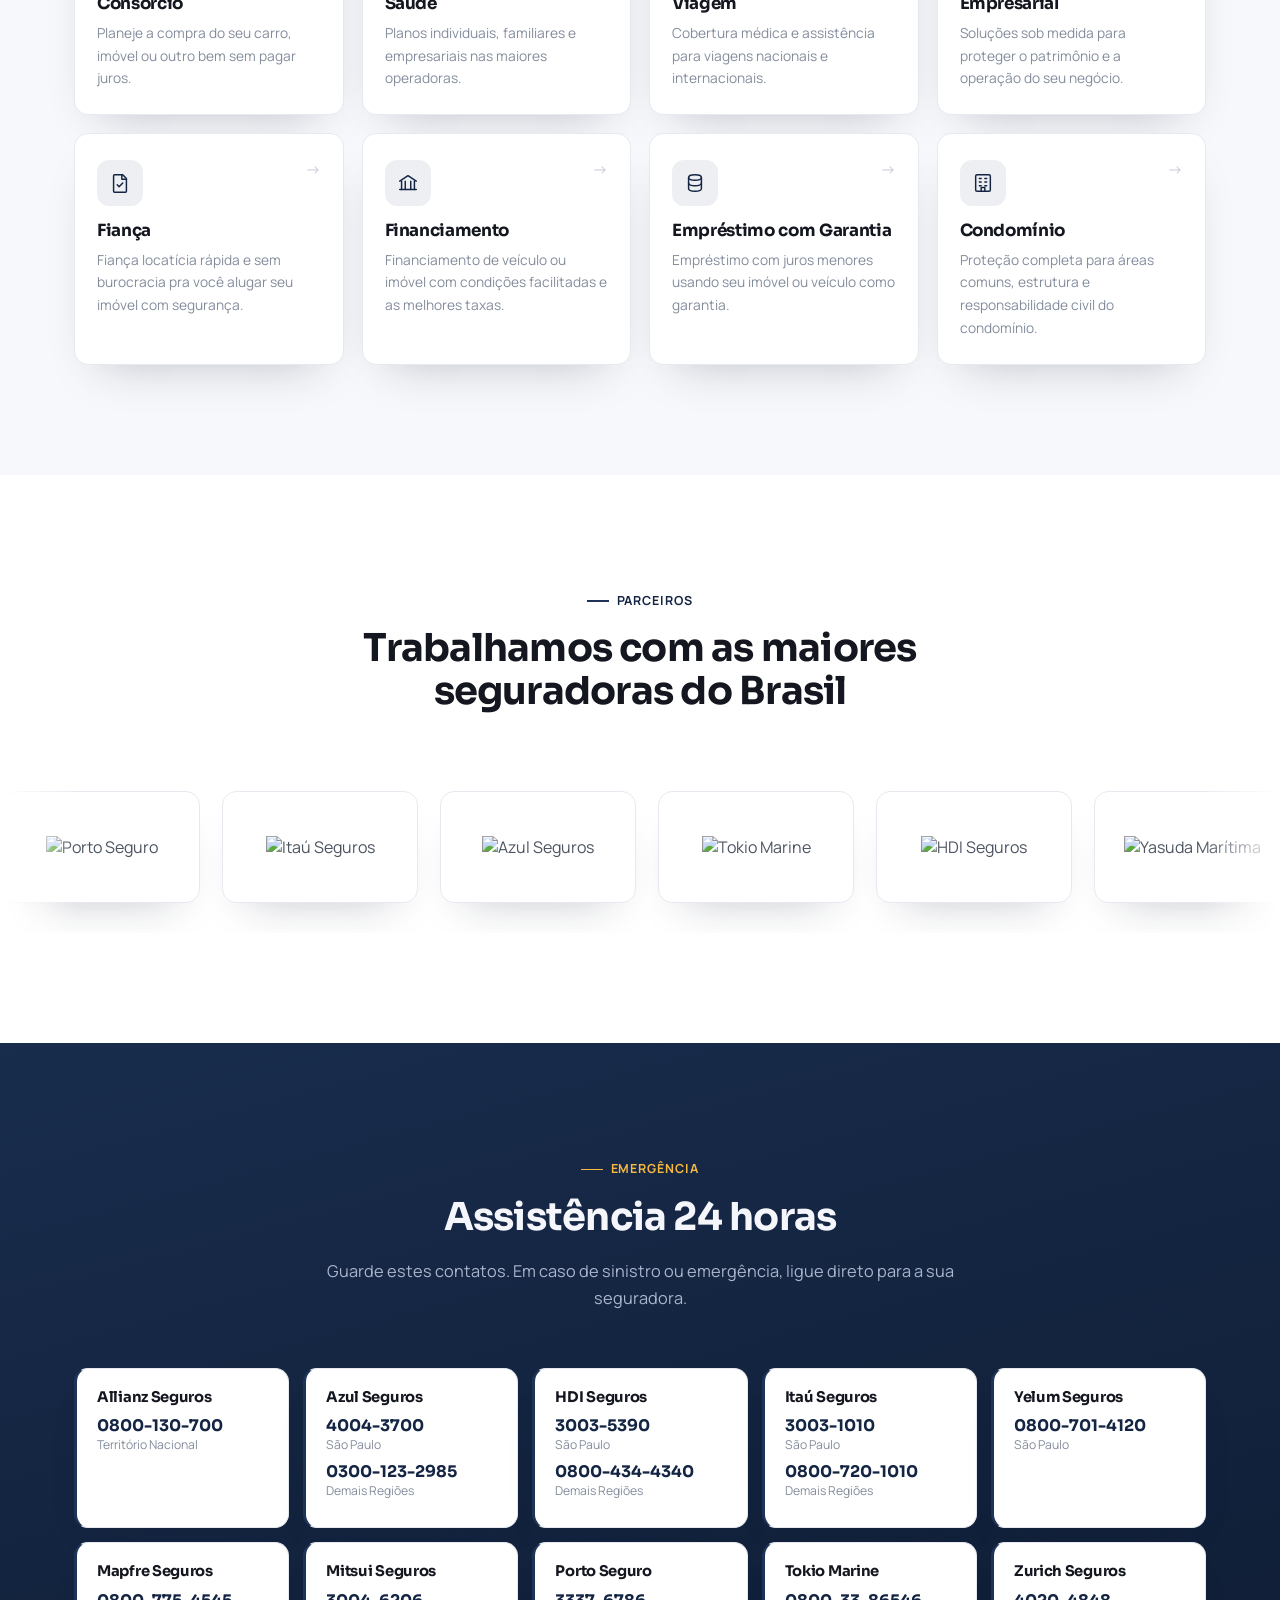
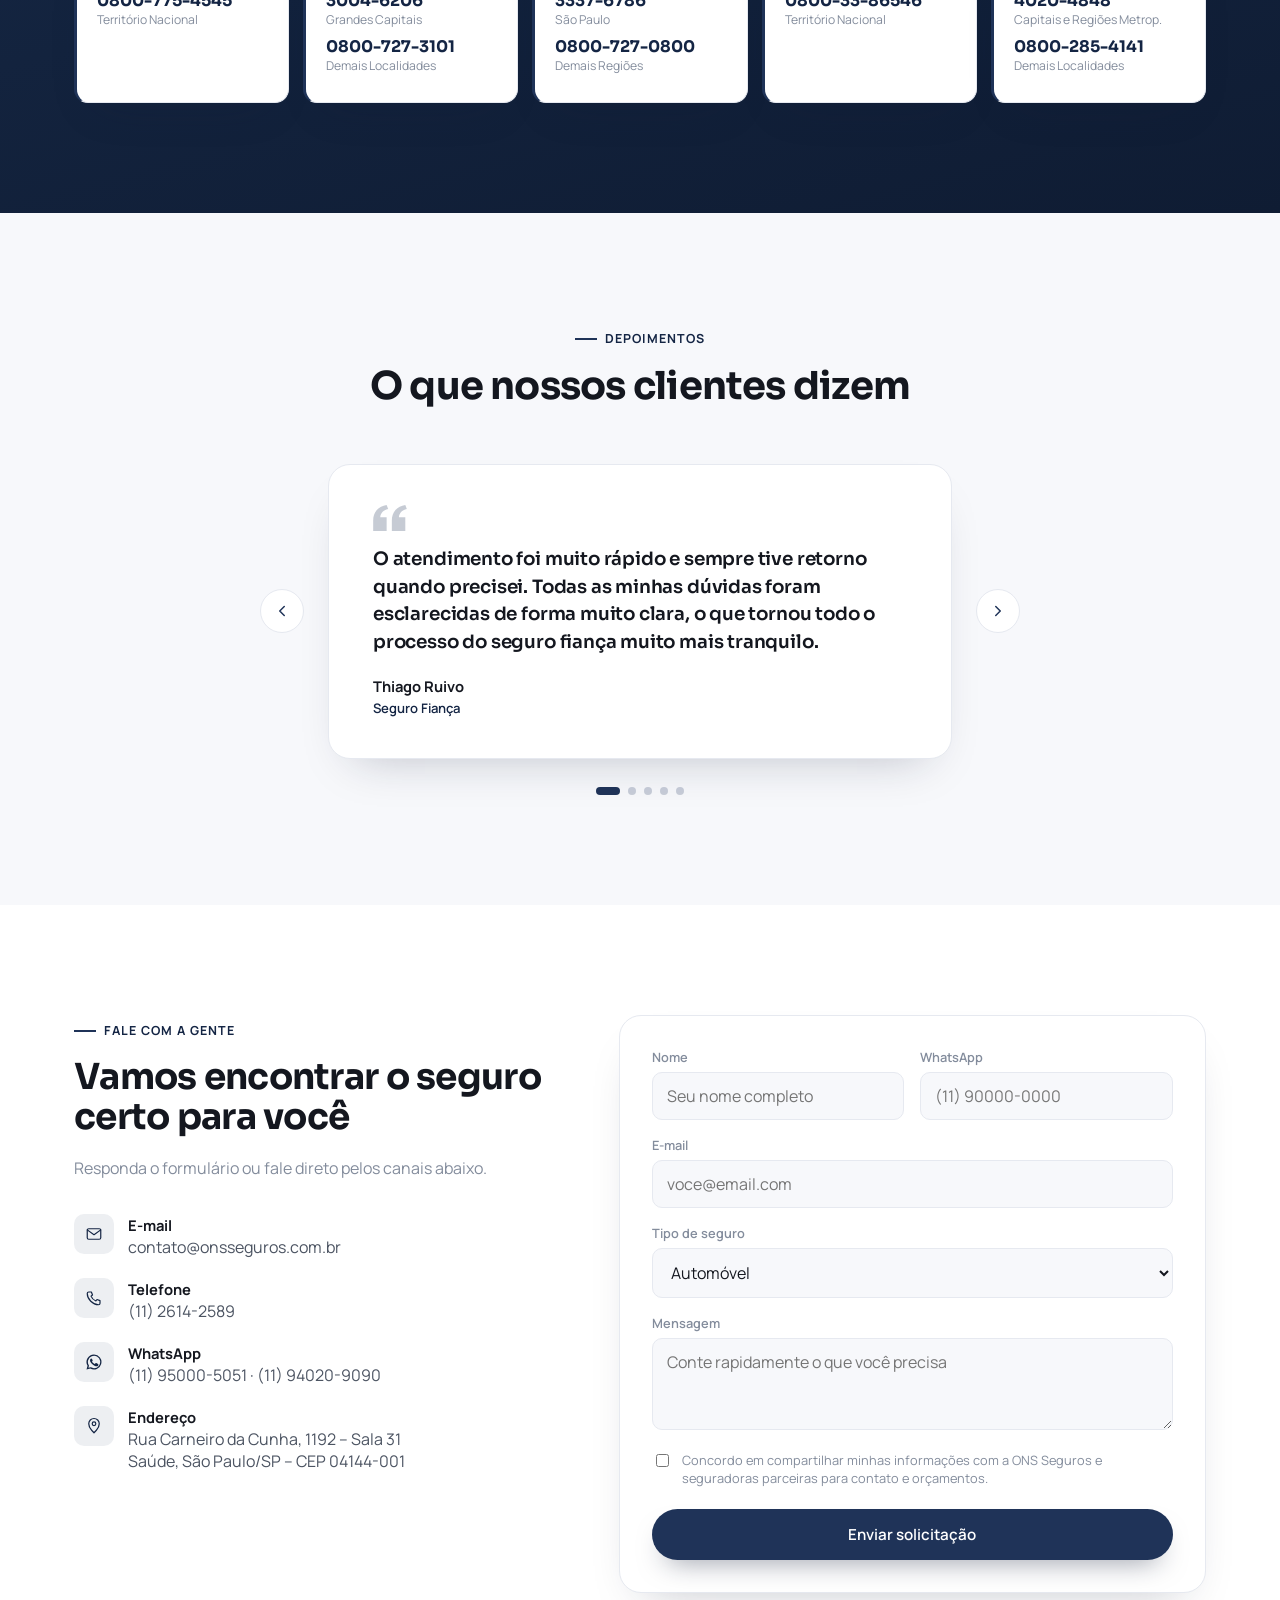
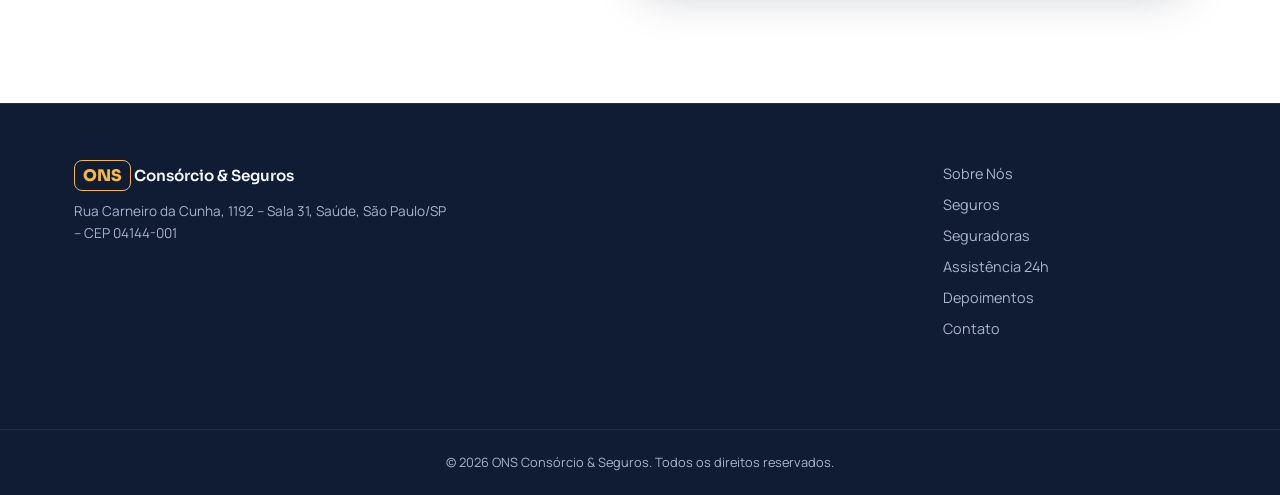
==== commit a3822264: "Update testimonials with real client feedback for enhanced authenticity" ====
--- a/index.html
+++ b/index.html
@@ -40,12 +40,22 @@
     </button>
   </div>
   <div class="nav-mobile" id="navMobile">
-    <a href="#sobre">Sobre Nós</a>
-    <a href="#seguros">Seguros</a>
-    <a href="#seguradoras">Seguradoras</a>
-    <a href="#assistencia">Assistência 24h</a>
-    <a href="#depoimentos">Depoimentos</a>
-    <a href="#contato">Contato</a>
+    <div class="nav-mobile__blob"></div>
+    <nav class="nav-mobile__links">
+      <a href="#sobre"><span class="nav-mobile__index">01</span>Sobre Nós</a>
+      <a href="#seguros"><span class="nav-mobile__index">02</span>Seguros</a>
+      <a href="#seguradoras"><span class="nav-mobile__index">03</span>Seguradoras</a>
+      <a href="#assistencia"><span class="nav-mobile__index">04</span>Assistência 24h</a>
+      <a href="#depoimentos"><span class="nav-mobile__index">05</span>Depoimentos</a>
+      <a href="#contato"><span class="nav-mobile__index">06</span>Contato</a>
+    </nav>
+    <div class="nav-mobile__footer">
+      <a href="#contato" class="btn btn--primary btn--block">Peça seu cálculo grátis</a>
+      <a href="https://api.whatsapp.com/send?phone=5511940209090&text=Ol%C3%A1%2C+estou+vindo+pelo+site+da+Corretora" target="_blank" rel="noopener" class="nav-mobile__whatsapp">
+        <svg viewBox="0 0 24 24" fill="currentColor"><path d="M12 2a10 10 0 0 0-8.6 15.1L2 22l5-1.3A10 10 0 1 0 12 2zm0 18.2a8.1 8.1 0 0 1-4.1-1.1l-.3-.2-3 .8.8-2.9-.2-.3A8.2 8.2 0 1 1 12 20.2zm4.5-6.1c-.2-.1-1.5-.7-1.7-.8-.2-.1-.4-.1-.6.1-.2.2-.7.8-.8 1-.1.2-.3.2-.5.1a6.7 6.7 0 0 1-2-1.2 7.4 7.4 0 0 1-1.4-1.7c-.1-.2 0-.4.1-.5l.4-.4.2-.4v-.4c0-.1-.6-1.5-.8-2-.2-.5-.4-.4-.6-.4h-.5a1 1 0 0 0-.7.3 3 3 0 0 0-.9 2.2c0 1.3 1 2.6 1.1 2.8.1.2 2 3 4.8 4.2.7.3 1.2.5 1.6.6.7.2 1.3.2 1.8.1.5-.1 1.5-.6 1.7-1.2.2-.6.2-1.1.1-1.2-.1-.1-.2-.2-.4-.3z"/></svg>
+        (11) 94020-9090
+      </a>
+    </div>
   </div>
 </header>
 
--- a/css/style.css
+++ b/css/style.css
@@ -100,7 +100,7 @@
   border-bottom:1px solid var(--line);
   box-shadow:0 6px 20px -18px rgba(20,23,31,.3);
 }
-.header__inner{ display:flex; align-items:center; gap:28px; }
+.header__inner{ display:flex; align-items:center; gap:28px; position:relative; z-index:1001; }
 .brand{ display:flex; align-items:center; gap:10px; margin-right:auto; }
 .brand__logo{ height:76px; width:auto; display:block; transition:transform .25s ease; transform-origin:left center; }
 .header.is-scrolled .brand__logo{ transform:scale(.7); }
@@ -124,14 +124,58 @@
 .burger.is-active span:nth-child(2){ opacity:0; }
 .burger.is-active span:nth-child(3){ transform:translateY(-7px) rotate(-45deg); }
 
+body.nav-open{ overflow:hidden; }
+
 .nav-mobile{
-  display:flex; flex-direction:column; gap:2px;
-  max-height:0; overflow:hidden; opacity:0;
-  transition:max-height .35s ease, opacity .3s ease;
-  background:rgba(255,255,255,.98); backdrop-filter:blur(10px);
-}
-.nav-mobile.is-open{ max-height:400px; opacity:1; border-top:1px solid var(--line); box-shadow:0 12px 24px -18px rgba(20,23,31,.25); }
-.nav-mobile a{ padding:16px 24px; font-weight:500; color:var(--ink-700); border-bottom:1px solid var(--line); }
+  position:fixed; inset:0; height:100dvh;
+  display:flex; flex-direction:column; justify-content:center;
+  gap:36px;
+  padding:110px 32px 40px;
+  background:linear-gradient(165deg, var(--navy-900), var(--navy-950));
+  overflow:hidden auto;
+  opacity:0; visibility:hidden; pointer-events:none;
+  transition:opacity .4s ease, visibility .4s ease;
+}
+.nav-mobile.is-open{ opacity:1; visibility:visible; pointer-events:auto; }
+
+.nav-mobile__blob{
+  position:absolute; bottom:-140px; right:-120px;
+  width:340px; height:340px; border-radius:50%;
+  background:radial-gradient(circle, var(--amber), transparent 70%);
+  opacity:.16; filter:blur(90px); pointer-events:none;
+}
+
+.nav-mobile__links{ display:flex; flex-direction:column; position:relative; z-index:1; }
+.nav-mobile__links a{
+  display:flex; align-items:baseline; gap:14px;
+  padding:16px 0; border-bottom:1px solid rgba(255,255,255,.12);
+  font-family:var(--ff-display); font-weight:600; font-size:1.3rem;
+  color:var(--on-navy-100);
+  opacity:0; transform:translateY(16px);
+  transition:opacity .4s ease, transform .4s ease, color .2s ease;
+}
+.nav-mobile__links a:hover, .nav-mobile__links a:active{ color:var(--amber); }
+.nav-mobile__index{ font-size:.72rem; font-weight:700; color:var(--amber); }
+.nav-mobile.is-open .nav-mobile__links a{ opacity:1; transform:translateY(0); }
+.nav-mobile.is-open .nav-mobile__links a:nth-child(1){ transition-delay:.08s; }
+.nav-mobile.is-open .nav-mobile__links a:nth-child(2){ transition-delay:.13s; }
+.nav-mobile.is-open .nav-mobile__links a:nth-child(3){ transition-delay:.18s; }
+.nav-mobile.is-open .nav-mobile__links a:nth-child(4){ transition-delay:.23s; }
+.nav-mobile.is-open .nav-mobile__links a:nth-child(5){ transition-delay:.28s; }
+.nav-mobile.is-open .nav-mobile__links a:nth-child(6){ transition-delay:.33s; }
+
+.nav-mobile__footer{
+  position:relative; z-index:1;
+  display:flex; flex-direction:column; gap:16px;
+  opacity:0; transform:translateY(16px);
+  transition:opacity .4s ease .38s, transform .4s ease .38s;
+}
+.nav-mobile.is-open .nav-mobile__footer{ opacity:1; transform:translateY(0); }
+.nav-mobile__whatsapp{
+  display:flex; align-items:center; justify-content:center; gap:8px;
+  color:var(--on-navy-300); font-weight:600; font-size:.92rem;
+}
+.nav-mobile__whatsapp svg{ width:18px; height:18px; color:#25d366; }
 
 /* ---------- Hero ---------- */
 .hero{
@@ -514,6 +558,10 @@
 @media (max-width: 768px){
   .nav, .header__cta{ display:none; }
   .burger{ display:flex; }
+  .brand__logo{ height:42px; }
+  .header{ padding:14px 0; }
+  .header.is-scrolled{ padding:10px 0; }
+  .header.is-scrolled .brand__logo{ transform:scale(.85); }
   .hero{ padding:120px 0 60px; }
   .hero__stats{ gap:24px; }
   .about__pillars{ grid-template-columns:1fr; }
@@ -544,4 +592,7 @@
   .products-grid{ grid-template-columns:1fr; }
   .assist-grid{ grid-template-columns:1fr; }
   .hero__stats{ gap:18px 26px; }
-}
+  .brand__logo{ height:36px; }
+  .nav-mobile{ padding:96px 24px 32px; gap:24px; }
+  .nav-mobile__links a{ font-size:1.15rem; padding:13px 0; }
+}
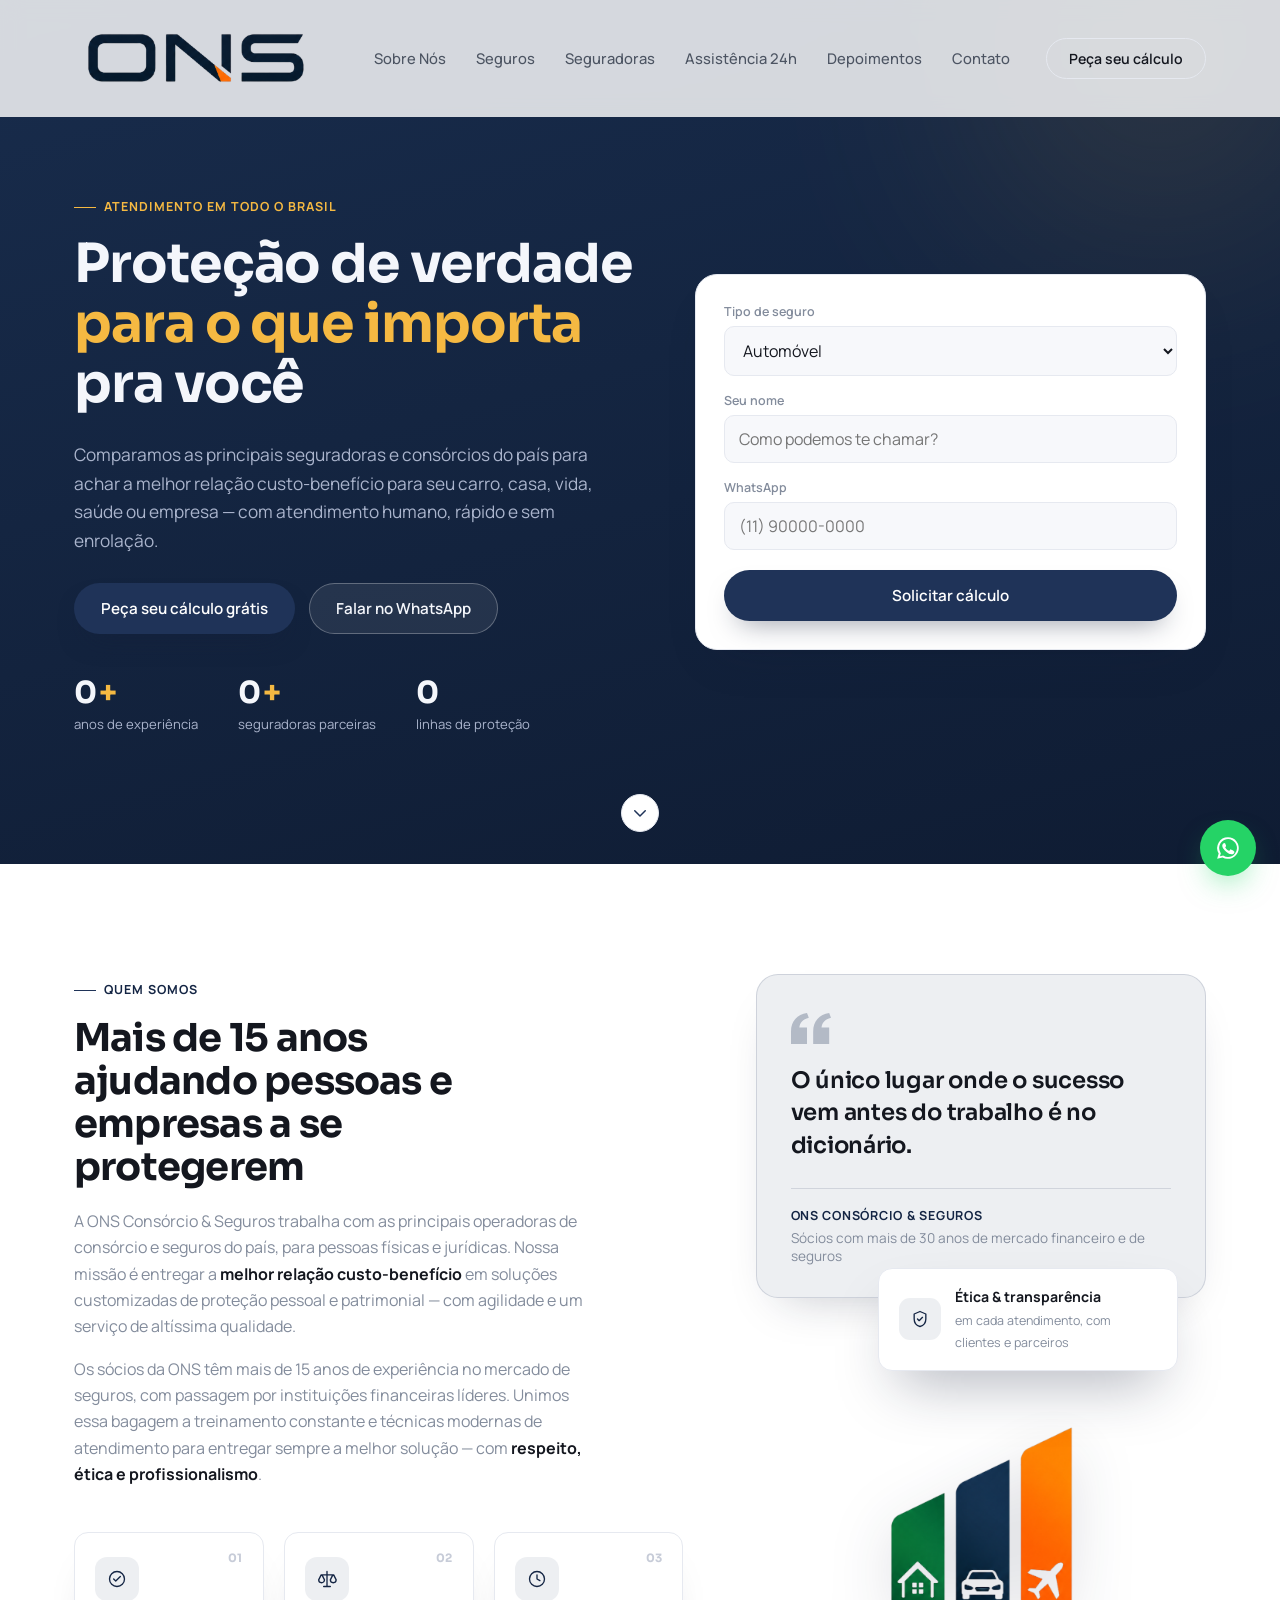
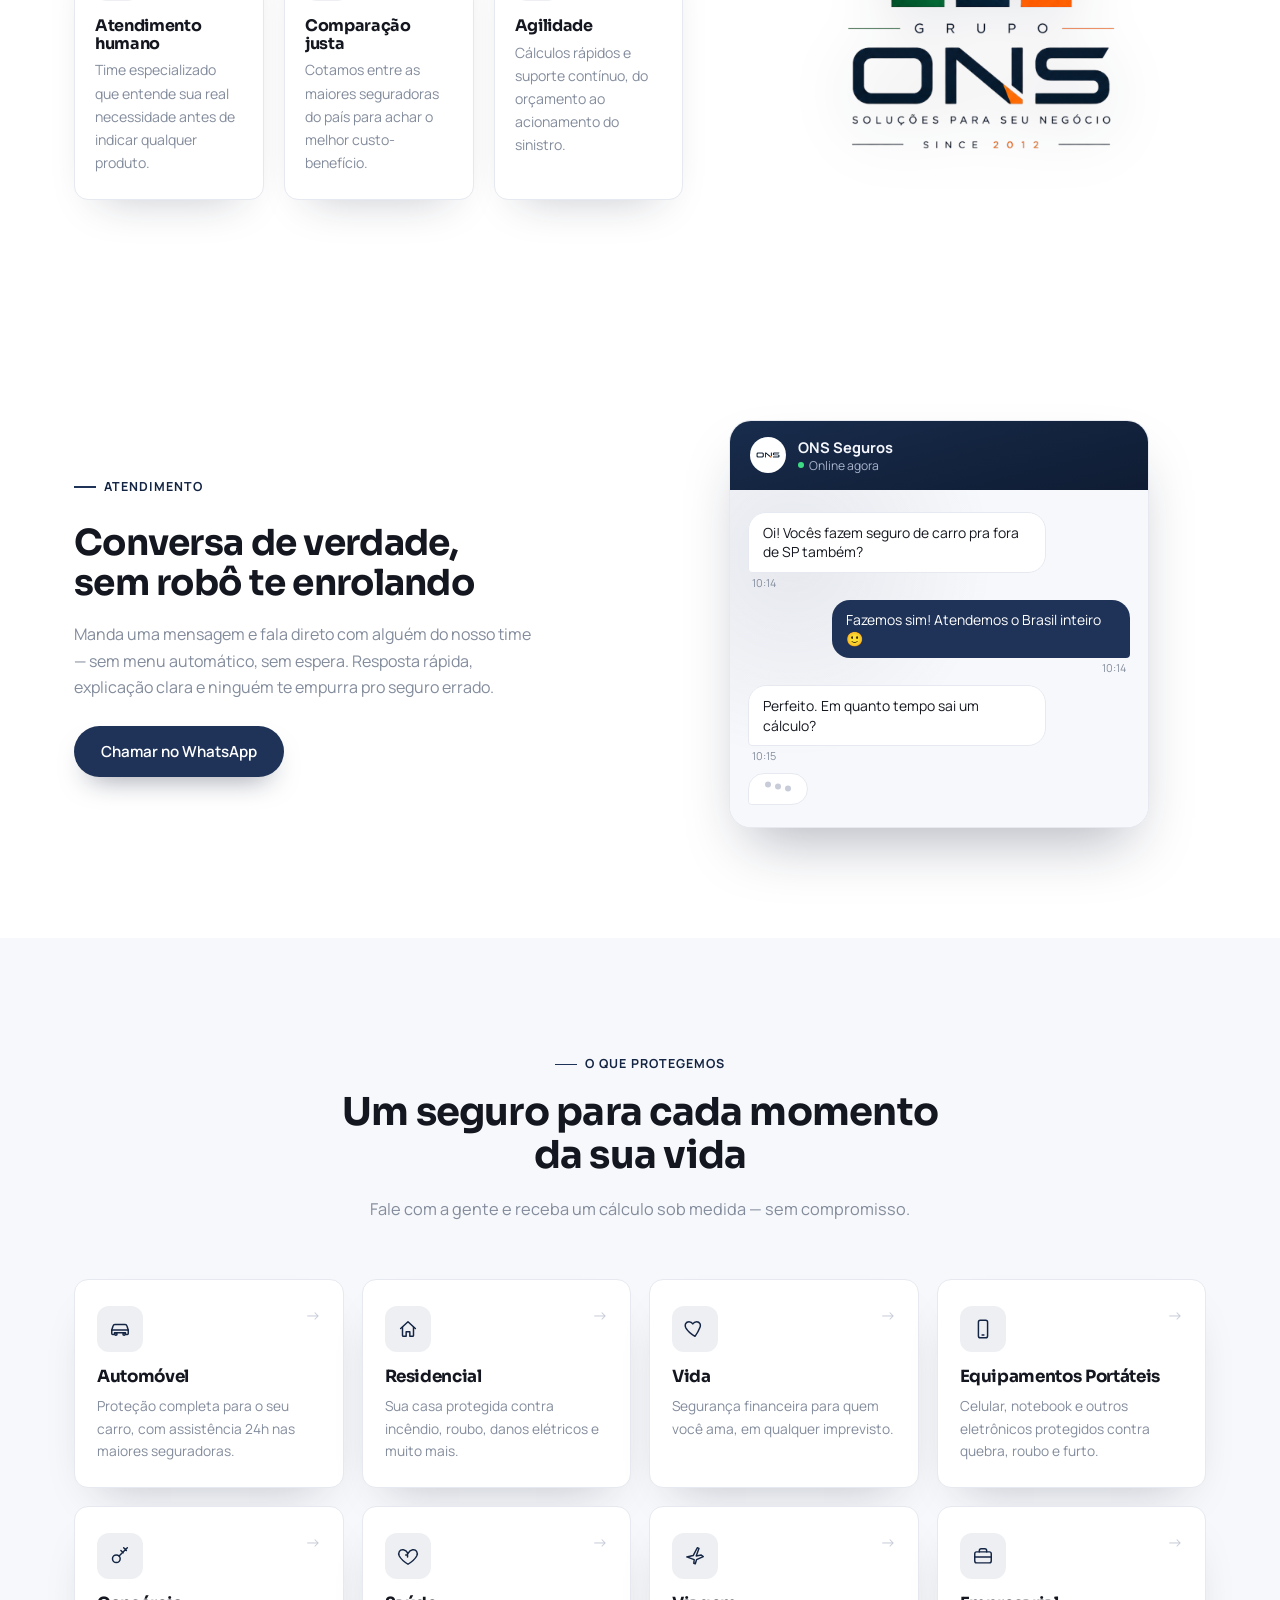
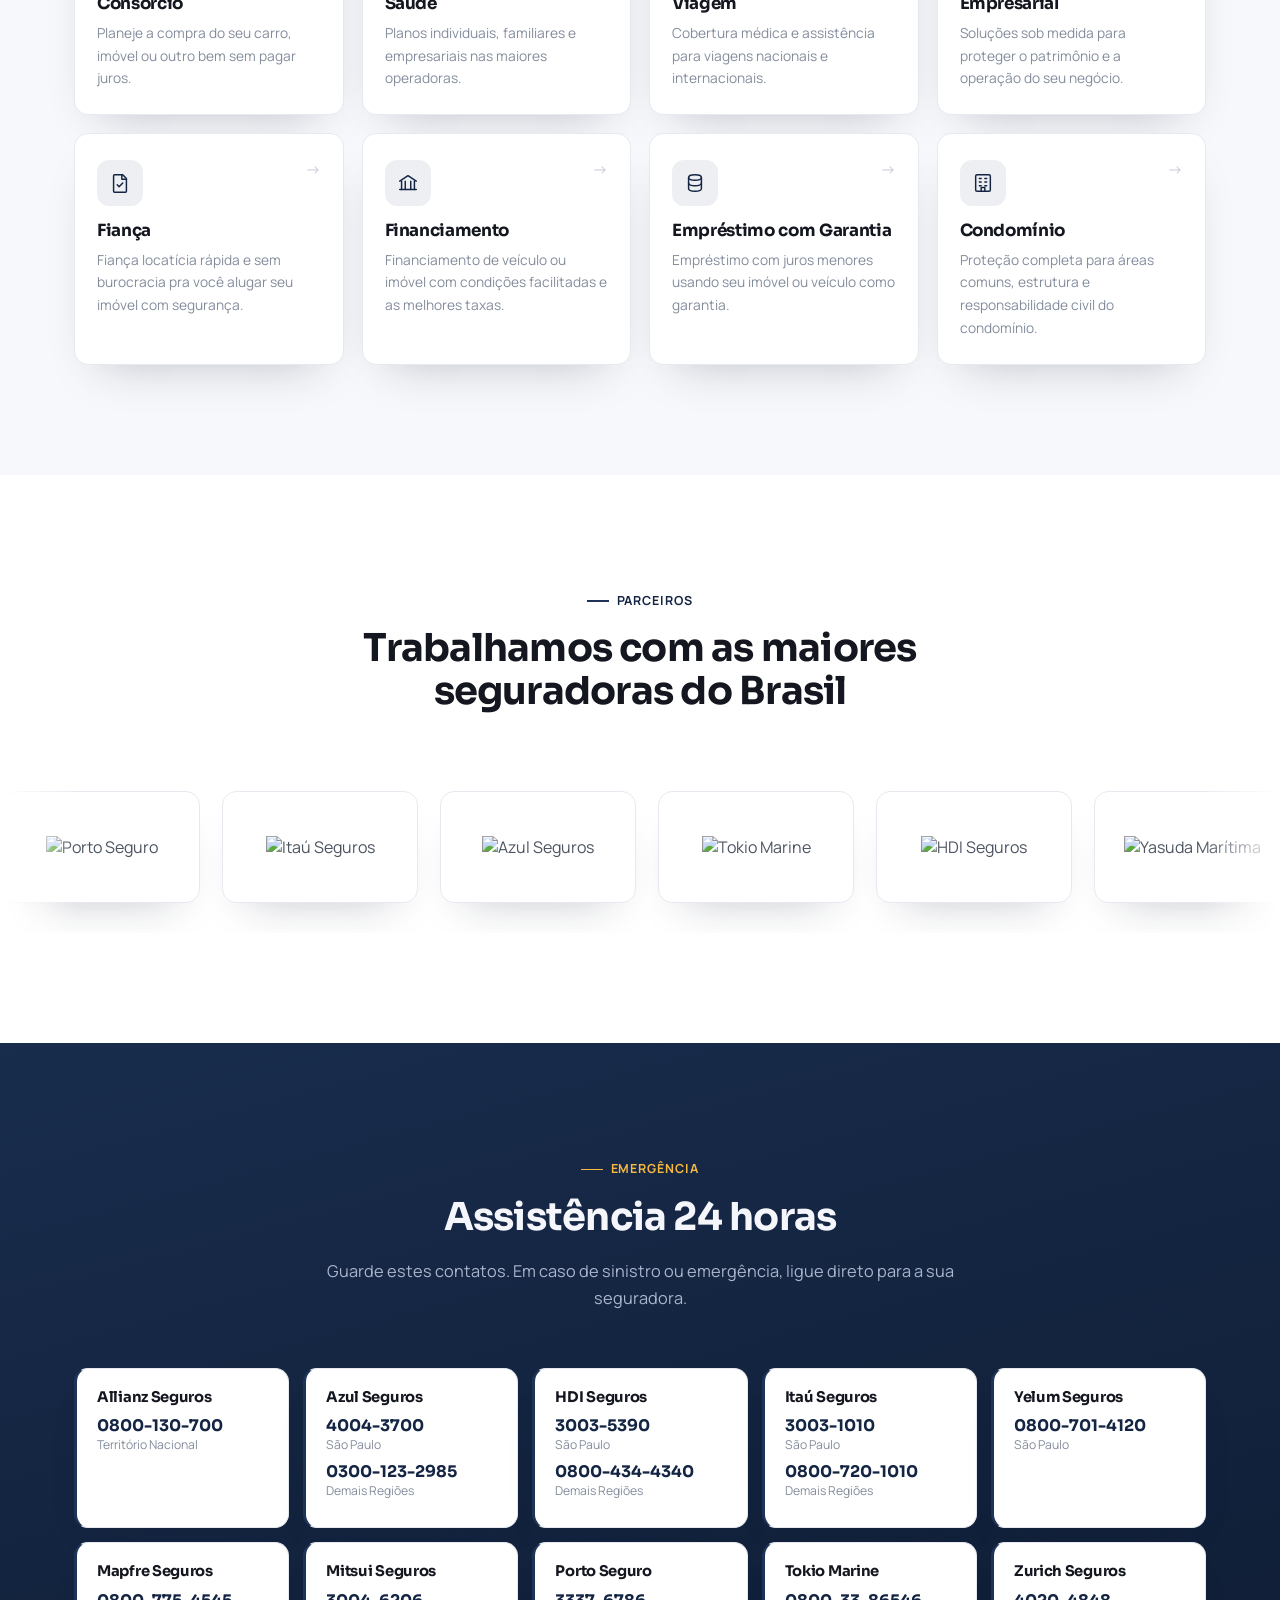
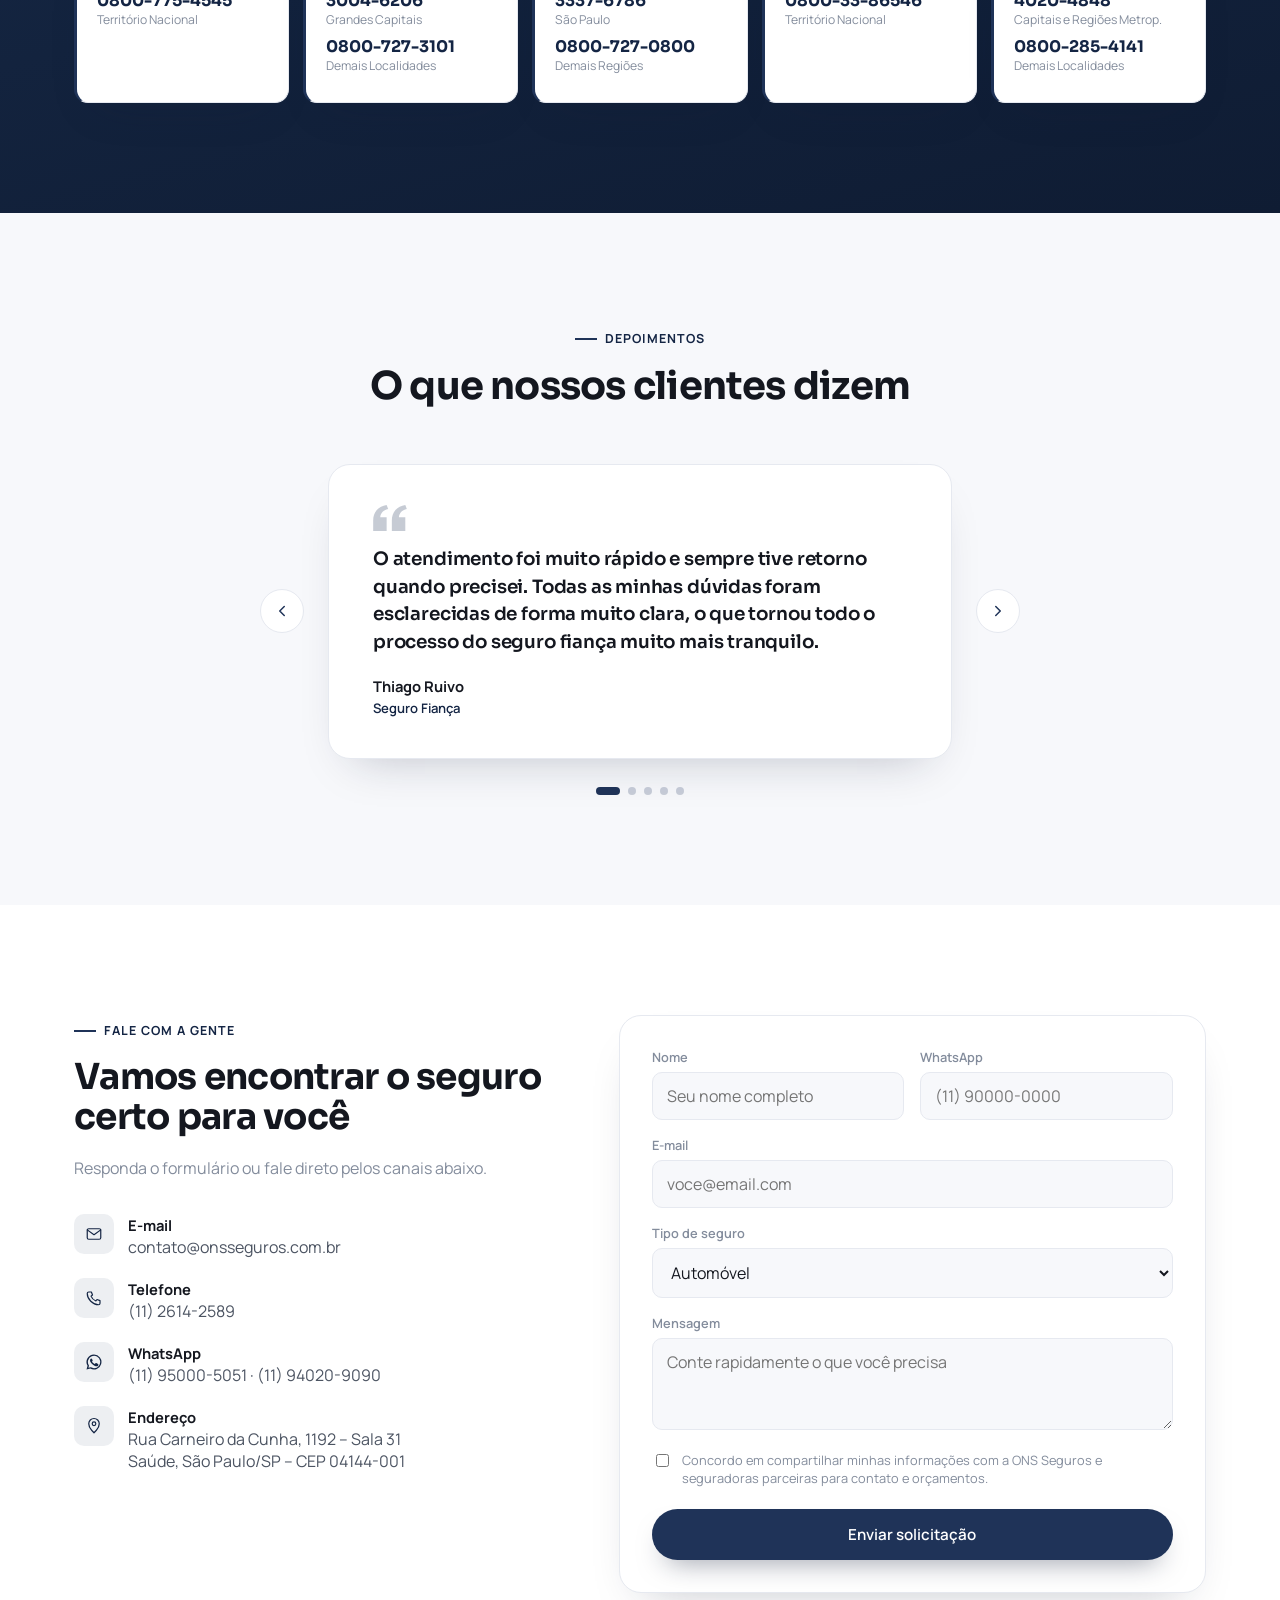
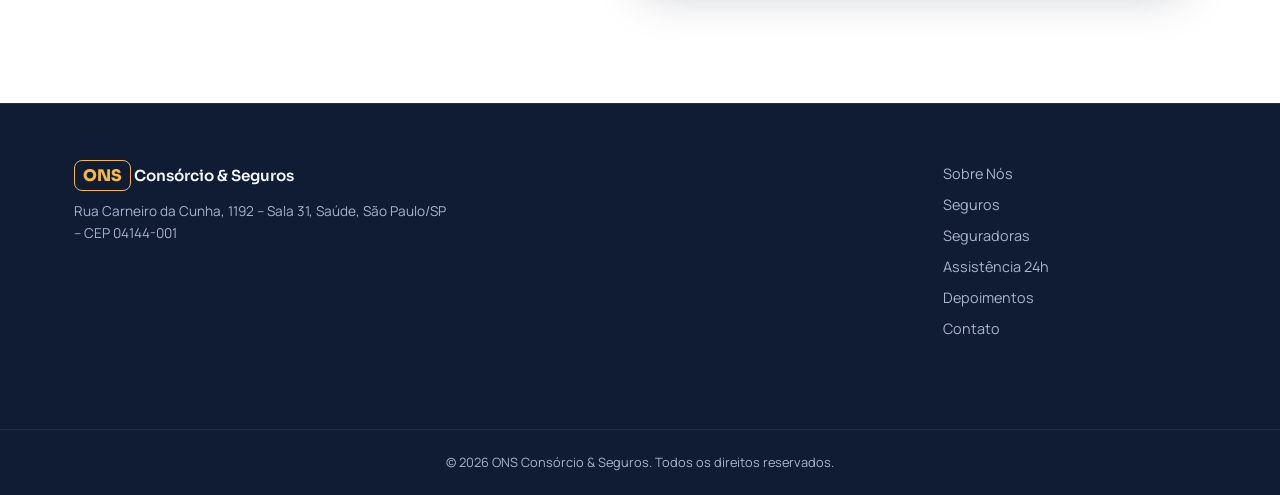
==== commit c15c8733: "Add functionality to quote form for WhatsApp submission with user input" ====
--- a/index.html
+++ b/index.html
@@ -104,7 +104,7 @@
         <div class="quote-card__row">
           <div class="quote-card__field">
             <label>Tipo de seguro</label>
-            <select>
+            <select id="quoteType">
               <option>Automóvel</option>
               <option>Residencial</option>
               <option>Vida</option>
@@ -121,13 +121,13 @@
           </div>
           <div class="quote-card__field">
             <label>Seu nome</label>
-            <input type="text" placeholder="Como podemos te chamar?">
+            <input type="text" id="quoteName" placeholder="Como podemos te chamar?">
           </div>
           <div class="quote-card__field">
             <label>WhatsApp</label>
-            <input type="tel" placeholder="(11) 90000-0000">
+            <input type="tel" id="quotePhone" placeholder="(11) 90000-0000">
           </div>
-          <button class="btn btn--primary quote-card__submit">Solicitar cálculo</button>
+          <button type="button" class="btn btn--primary quote-card__submit" id="quoteSubmit">Solicitar cálculo</button>
         </div>
       </div>
       <div class="floating-card floating-card--1">
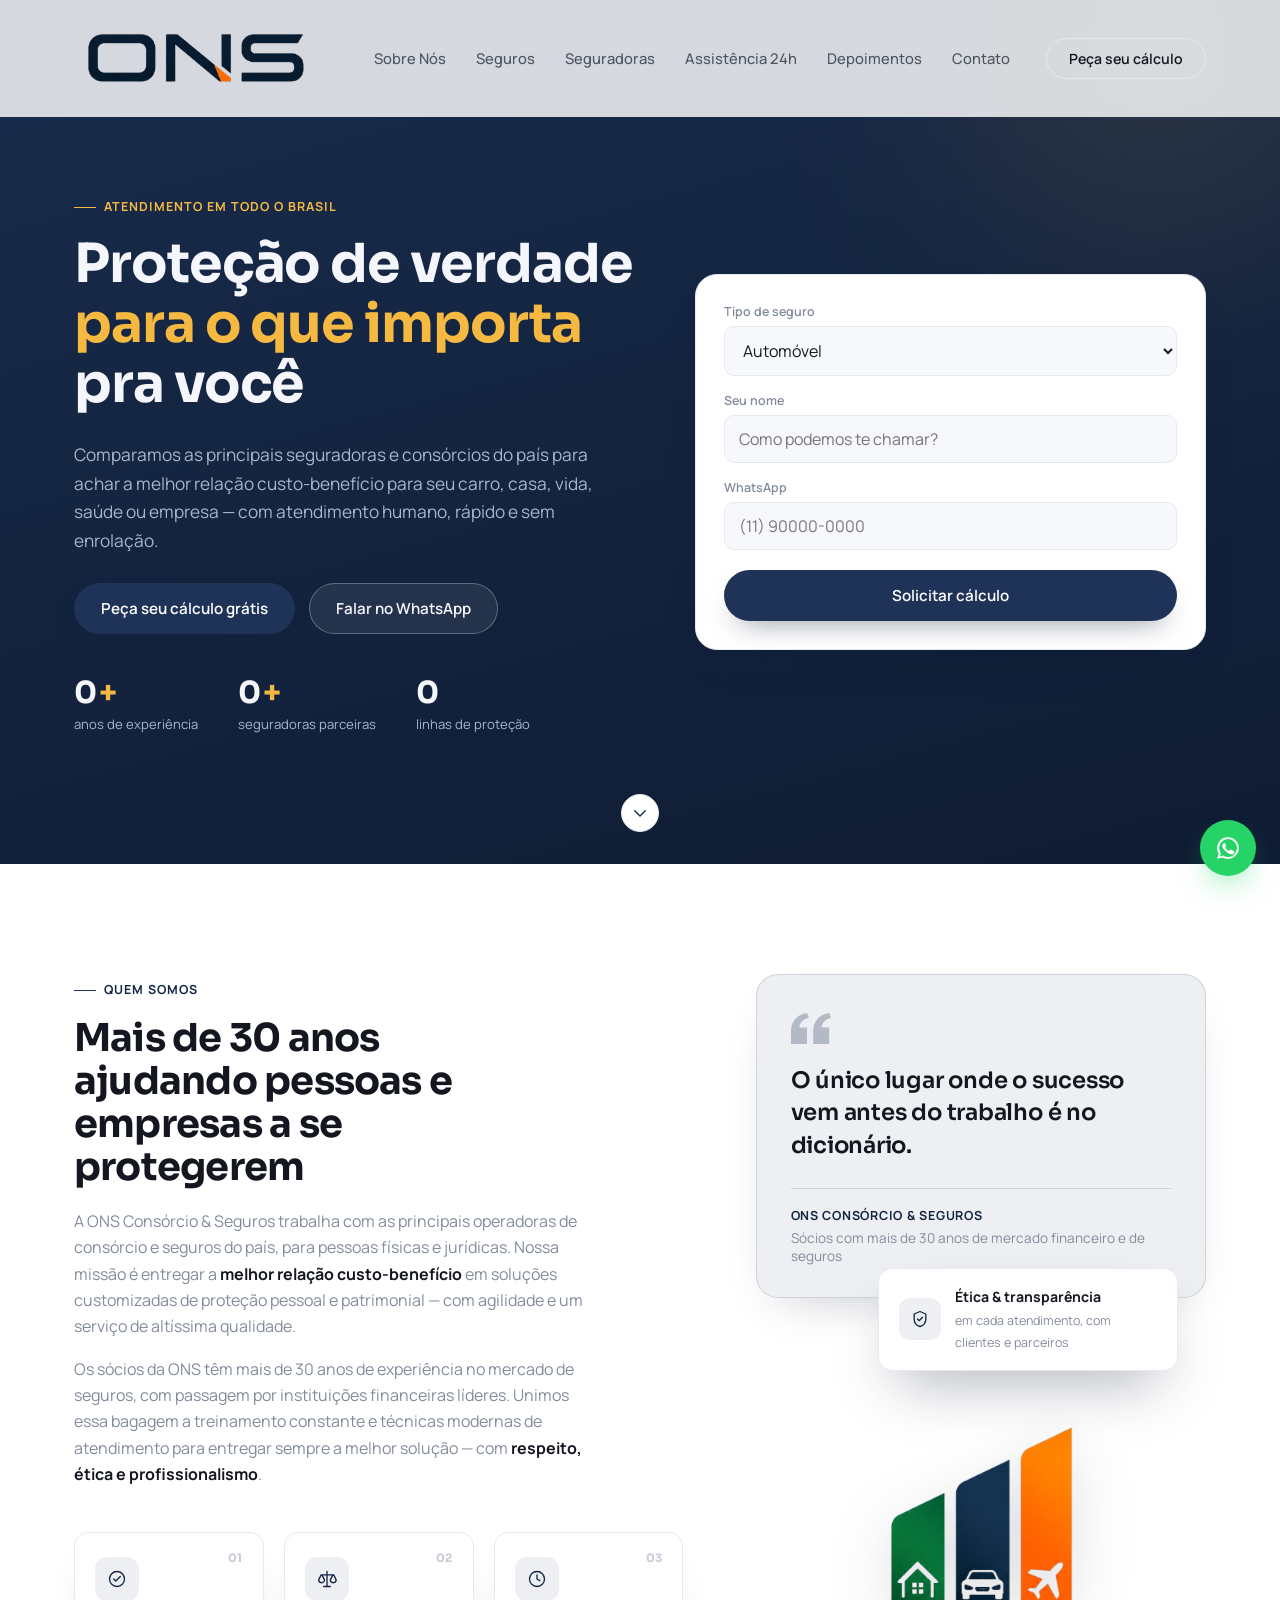
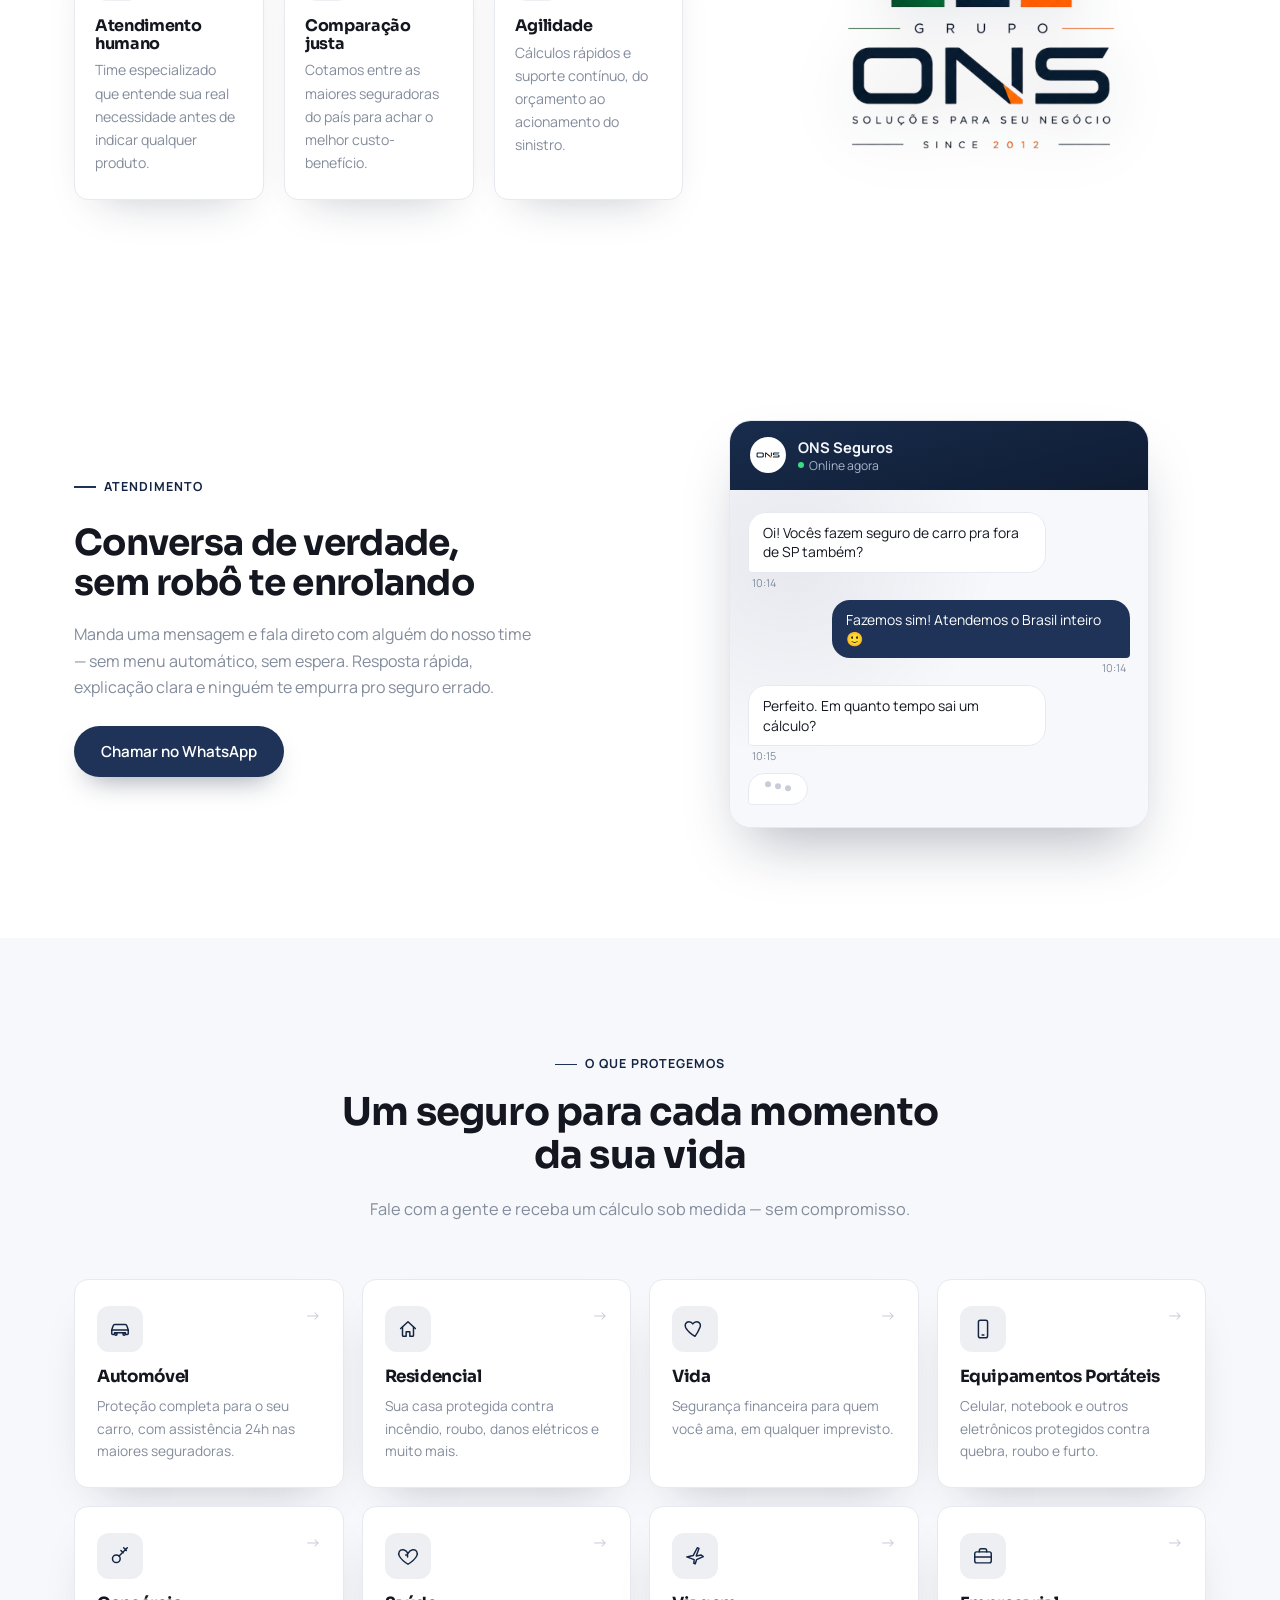
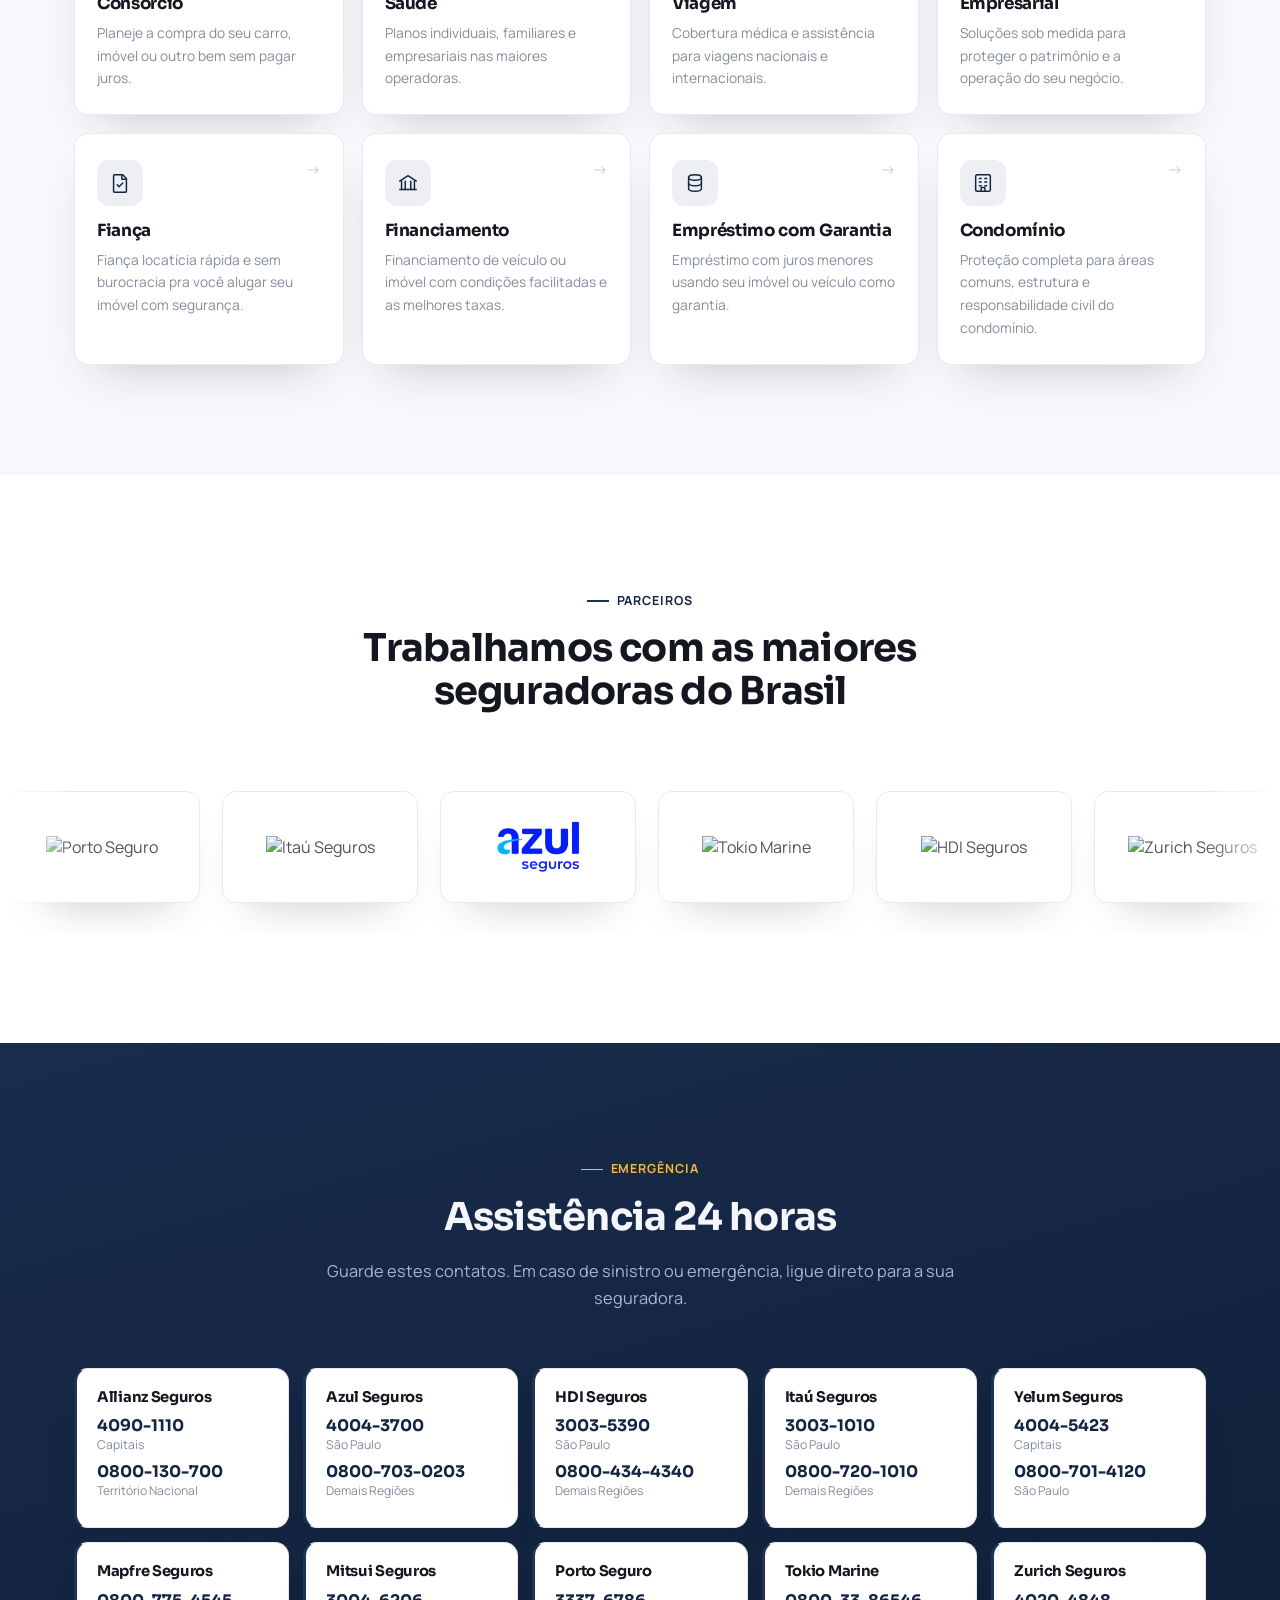
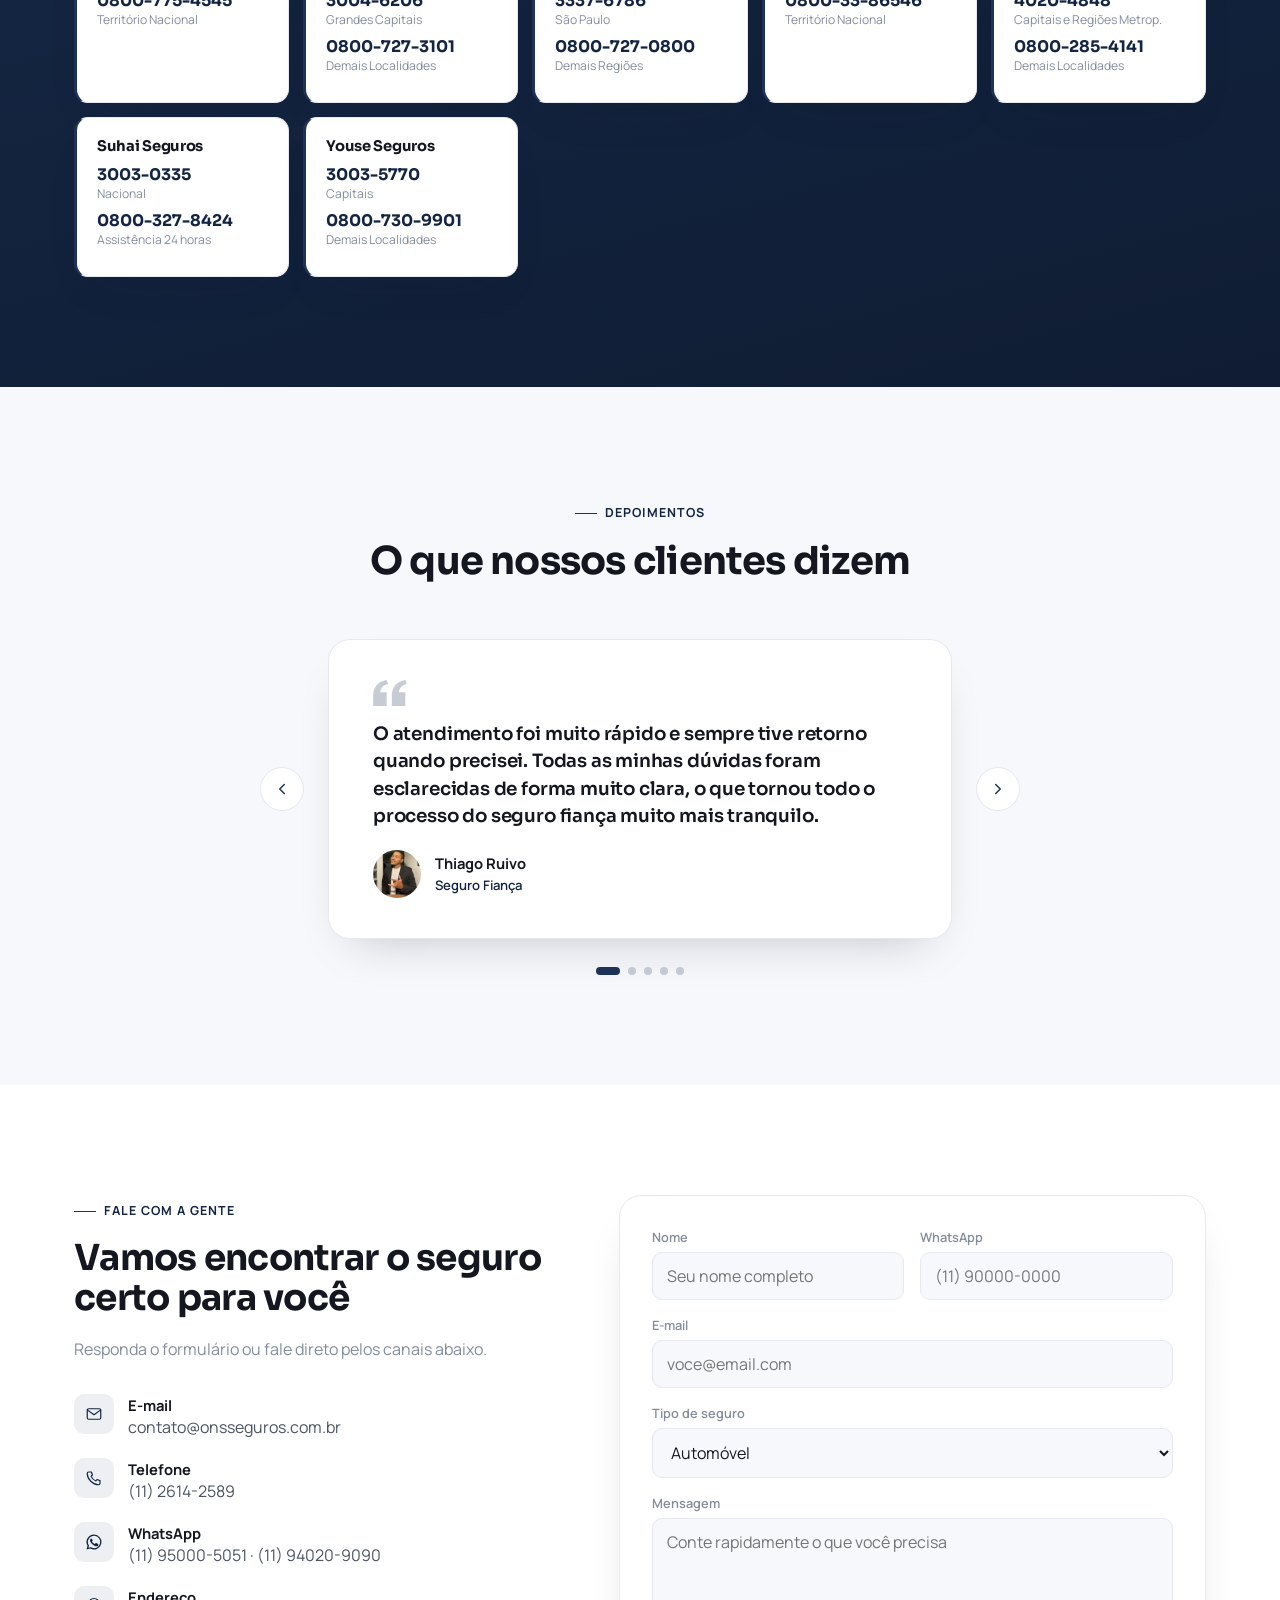
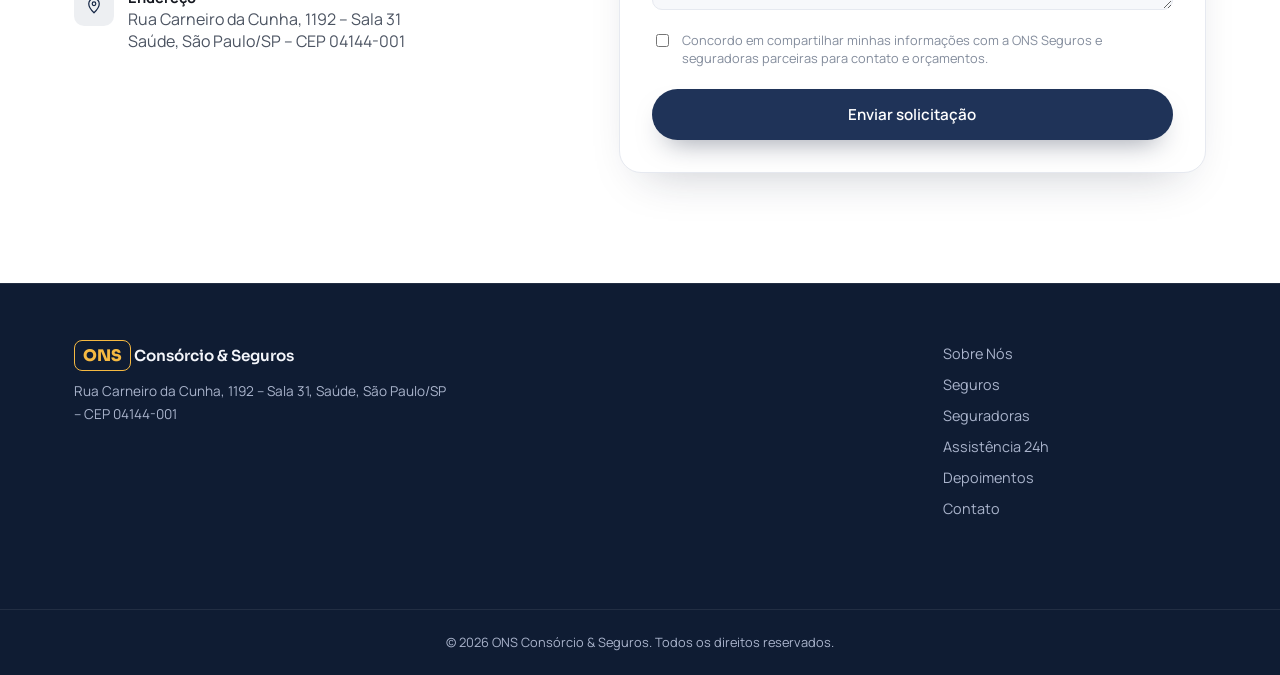
==== commit 4772b7bb: "Enhance testimonials section with new client images and update experience years to 30" ====
--- a/index.html
+++ b/index.html
@@ -85,7 +85,7 @@
 
       <div class="hero__stats" data-reveal>
         <div class="stat">
-          <div class="stat__value"><span class="stat__num" data-count="15">0</span><span class="stat__suffix">+</span></div>
+          <div class="stat__value"><span class="stat__num" data-count="30">0</span><span class="stat__suffix">+</span></div>
           <span class="stat__label">anos de experiência</span>
         </div>
         <div class="stat">
@@ -149,7 +149,7 @@
   <div class="container about">
     <div class="about__copy">
       <p class="eyebrow" data-reveal>Quem somos</p>
-      <h2 data-reveal>Mais de 15 anos ajudando pessoas e empresas a se protegerem</h2>
+      <h2 data-reveal>Mais de 30 anos ajudando pessoas e empresas a se protegerem</h2>
       <p data-reveal>
         A ONS Consórcio &amp; Seguros trabalha com as principais operadoras de consórcio e seguros
         do país, para pessoas físicas e jurídicas. Nossa missão é entregar a <strong>melhor relação
@@ -157,7 +157,7 @@
         agilidade e um serviço de altíssima qualidade.
       </p>
       <p data-reveal>
-        Os sócios da ONS têm mais de 15 anos de experiência no mercado de seguros, com passagem por
+        Os sócios da ONS têm mais de 30 anos de experiência no mercado de seguros, com passagem por
         instituições financeiras líderes. Unimos essa bagagem a treinamento constante e técnicas
         modernas de atendimento para entregar sempre a melhor solução — com
         <strong>respeito, ética e profissionalismo</strong>.
@@ -375,8 +375,11 @@
         <svg class="testimonials__quote-mark" viewBox="0 0 44 34" fill="currentColor" aria-hidden="true"><path d="M0 34V20.4C0 9.1 6.8 1.7 17.6 0l2 5.1C13 6.7 9.7 10.6 9.2 16h8.4v18H0zm24.4 0V20.4C24.4 9.1 31.2 1.7 42 0l2 5.1c-6.6 1.6-9.9 5.5-10.4 10.9h8.4v18H24.4z"/></svg>
         <p class="testimonials__text" id="testimonialText">Carregando...</p>
         <div class="testimonials__author">
-          <strong id="testimonialName"></strong>
-          <span id="testimonialRole"></span>
+          <div class="testimonials__avatar" id="testimonialAvatar"></div>
+          <div class="testimonials__author-info">
+            <strong id="testimonialName"></strong>
+            <span id="testimonialRole"></span>
+          </div>
         </div>
       </div>
 
--- a/css/style.css
+++ b/css/style.css
@@ -475,8 +475,17 @@
   font-family:var(--ff-display); font-size:1.15rem; font-weight:600;
   color:var(--ink-900); line-height:1.5; margin:0 0 20px; letter-spacing:-.01em;
 }
-.testimonials__author strong{ display:block; font-size:.92rem; color:var(--ink-900); }
-.testimonials__author span{ font-size:.82rem; color:var(--brand-dark); font-weight:600; }
+.testimonials__author{ display:flex; align-items:center; gap:14px; }
+.testimonials__avatar{
+  flex:none; width:48px; height:48px; border-radius:50%;
+  background:var(--brand); color:#fff;
+  display:flex; align-items:center; justify-content:center;
+  font-family:var(--ff-display); font-weight:700; font-size:.95rem;
+  overflow:hidden; text-transform:uppercase;
+}
+.testimonials__avatar img{ width:100%; height:100%; object-fit:cover; display:block; }
+.testimonials__author-info strong{ display:block; font-size:.92rem; color:var(--ink-900); }
+.testimonials__author-info span{ font-size:.82rem; color:var(--brand-dark); font-weight:600; }
 .testimonials__dots{ display:flex; justify-content:center; gap:8px; margin-top:28px; }
 .testimonials__dots button{
   width:8px; height:8px; padding:0; border:none; border-radius:4px;
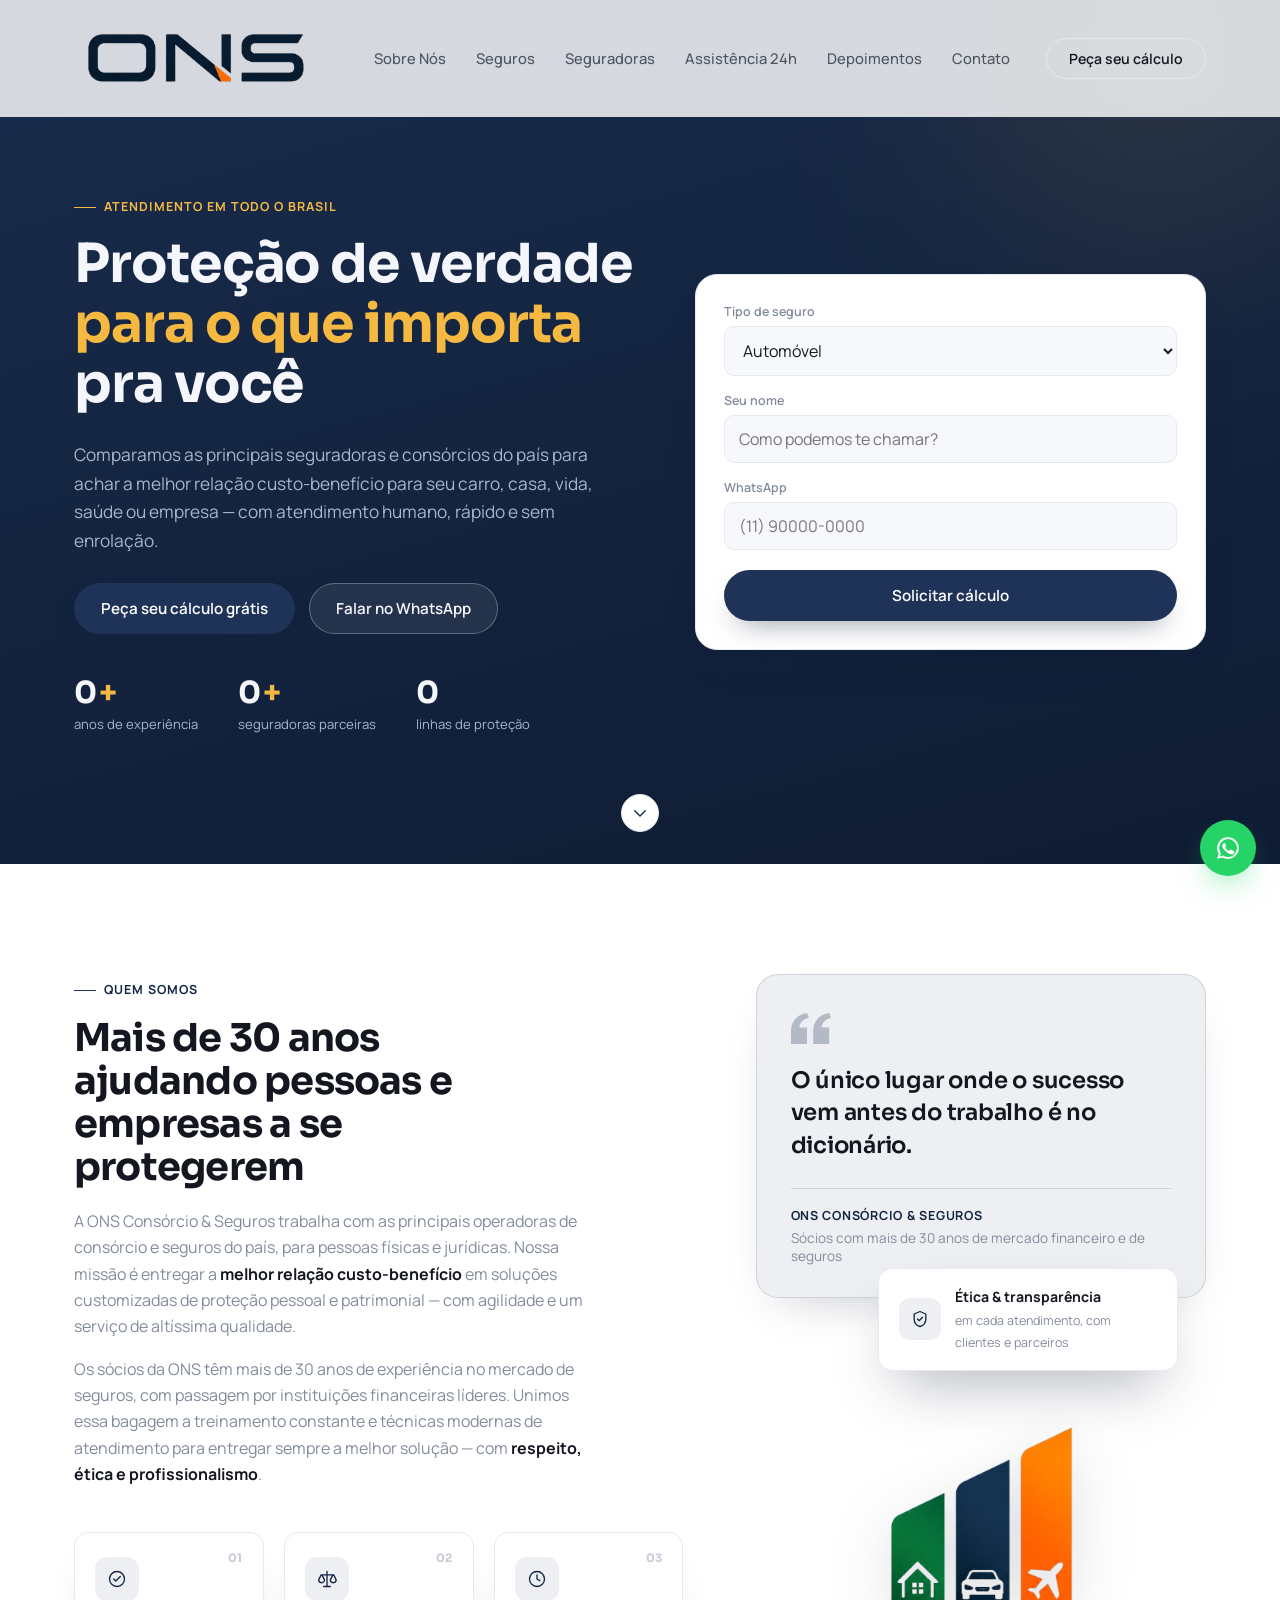
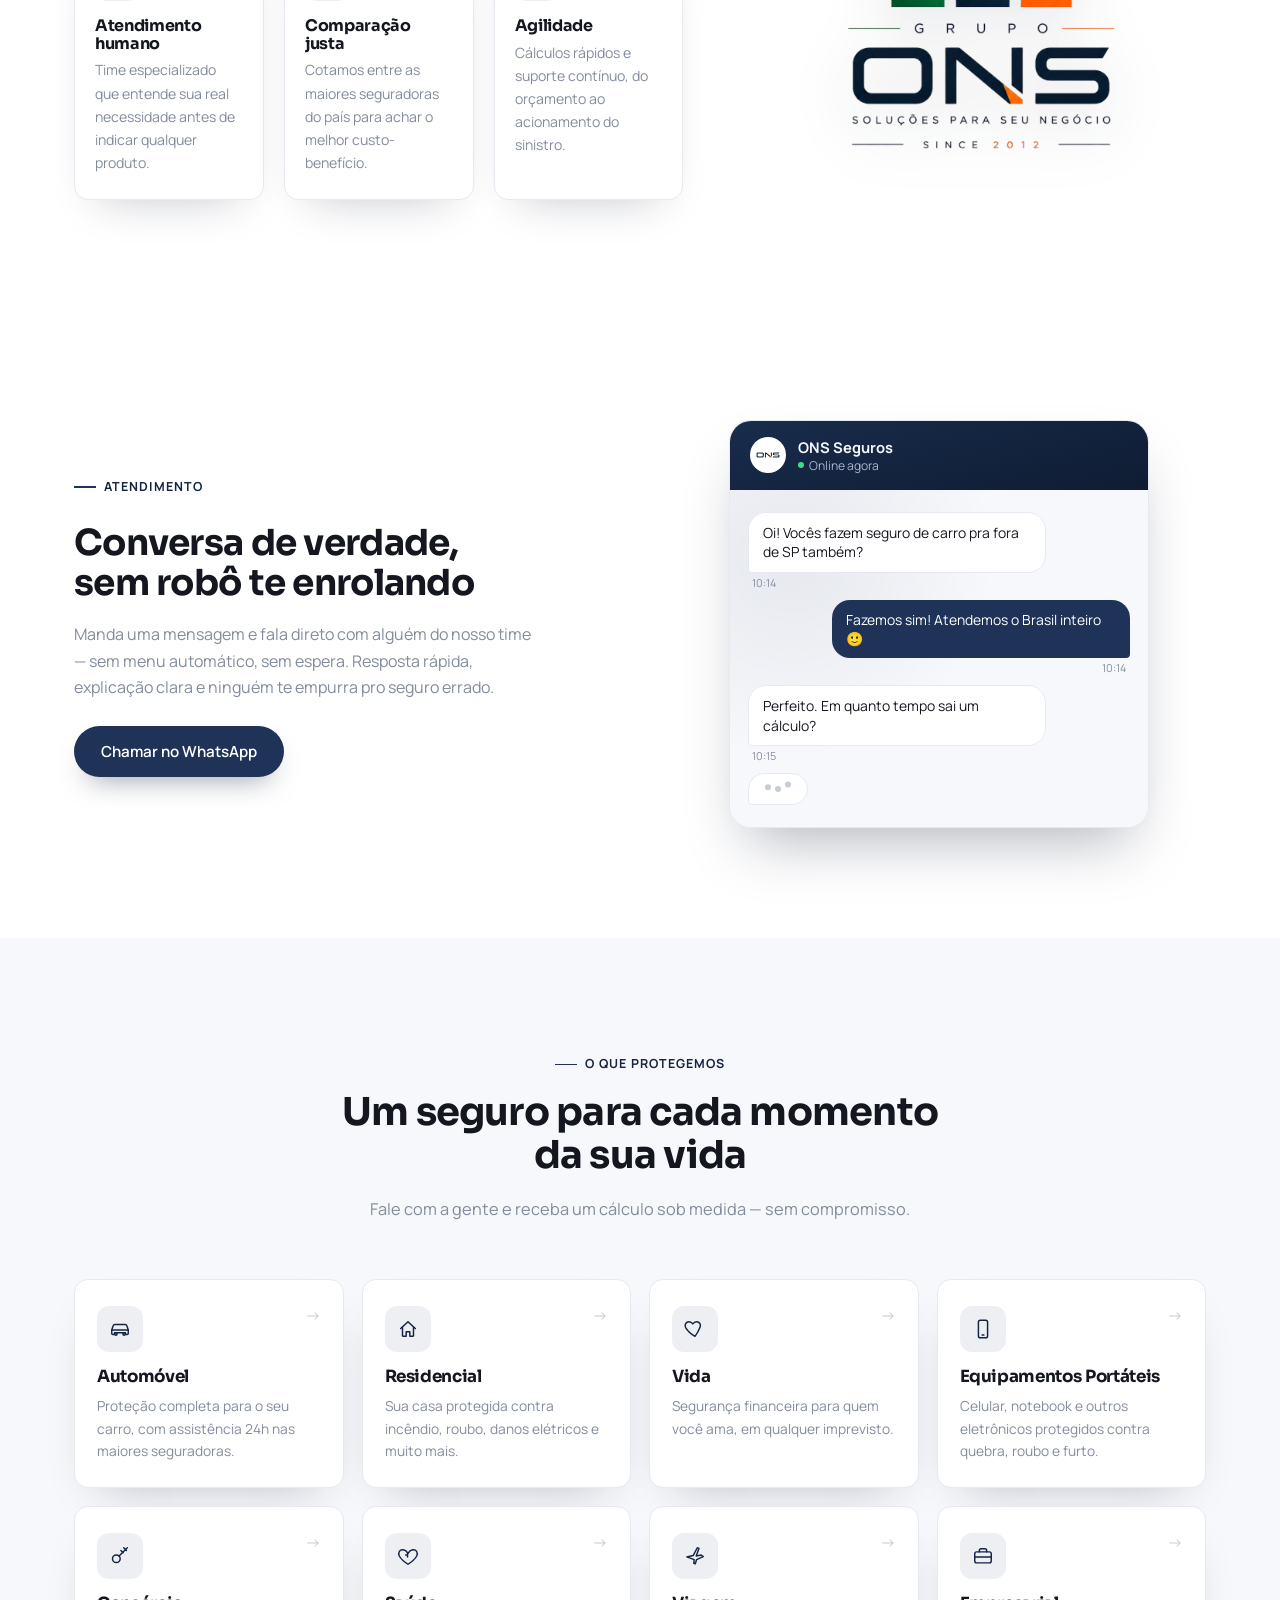
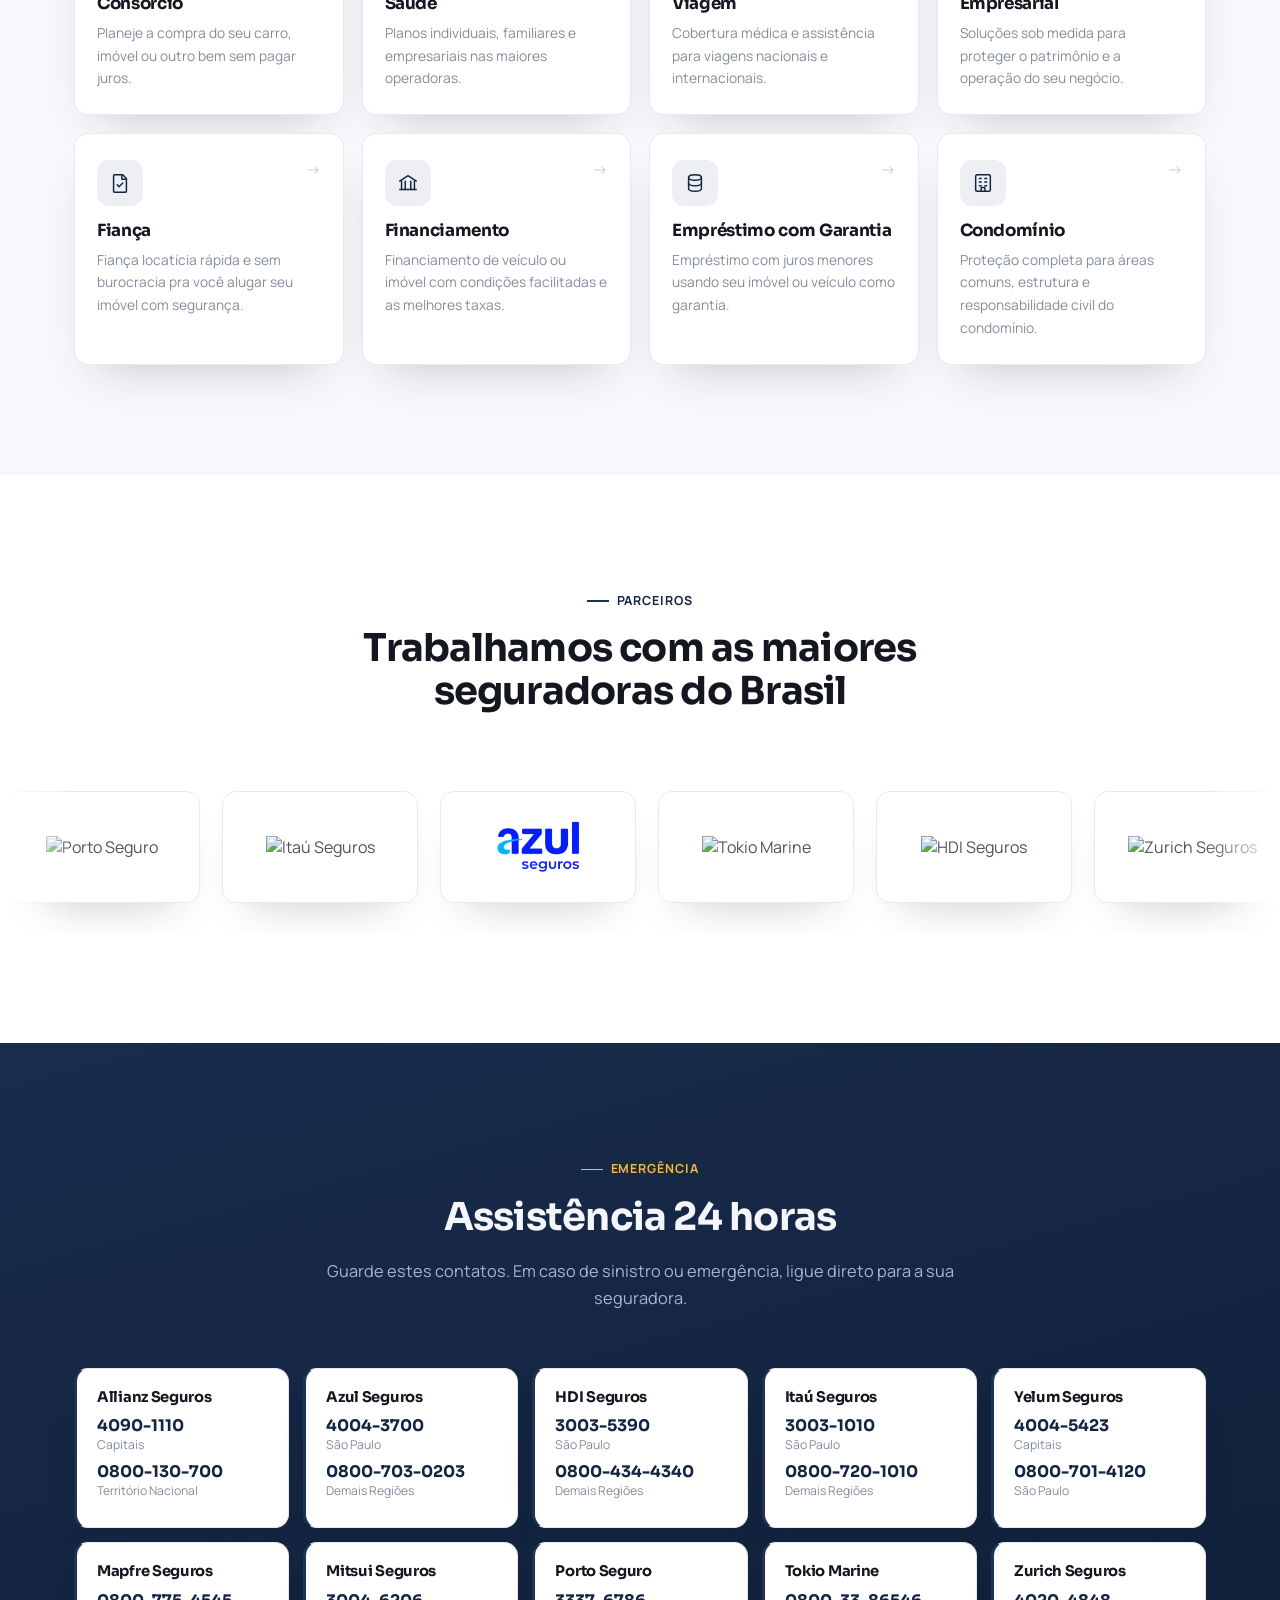
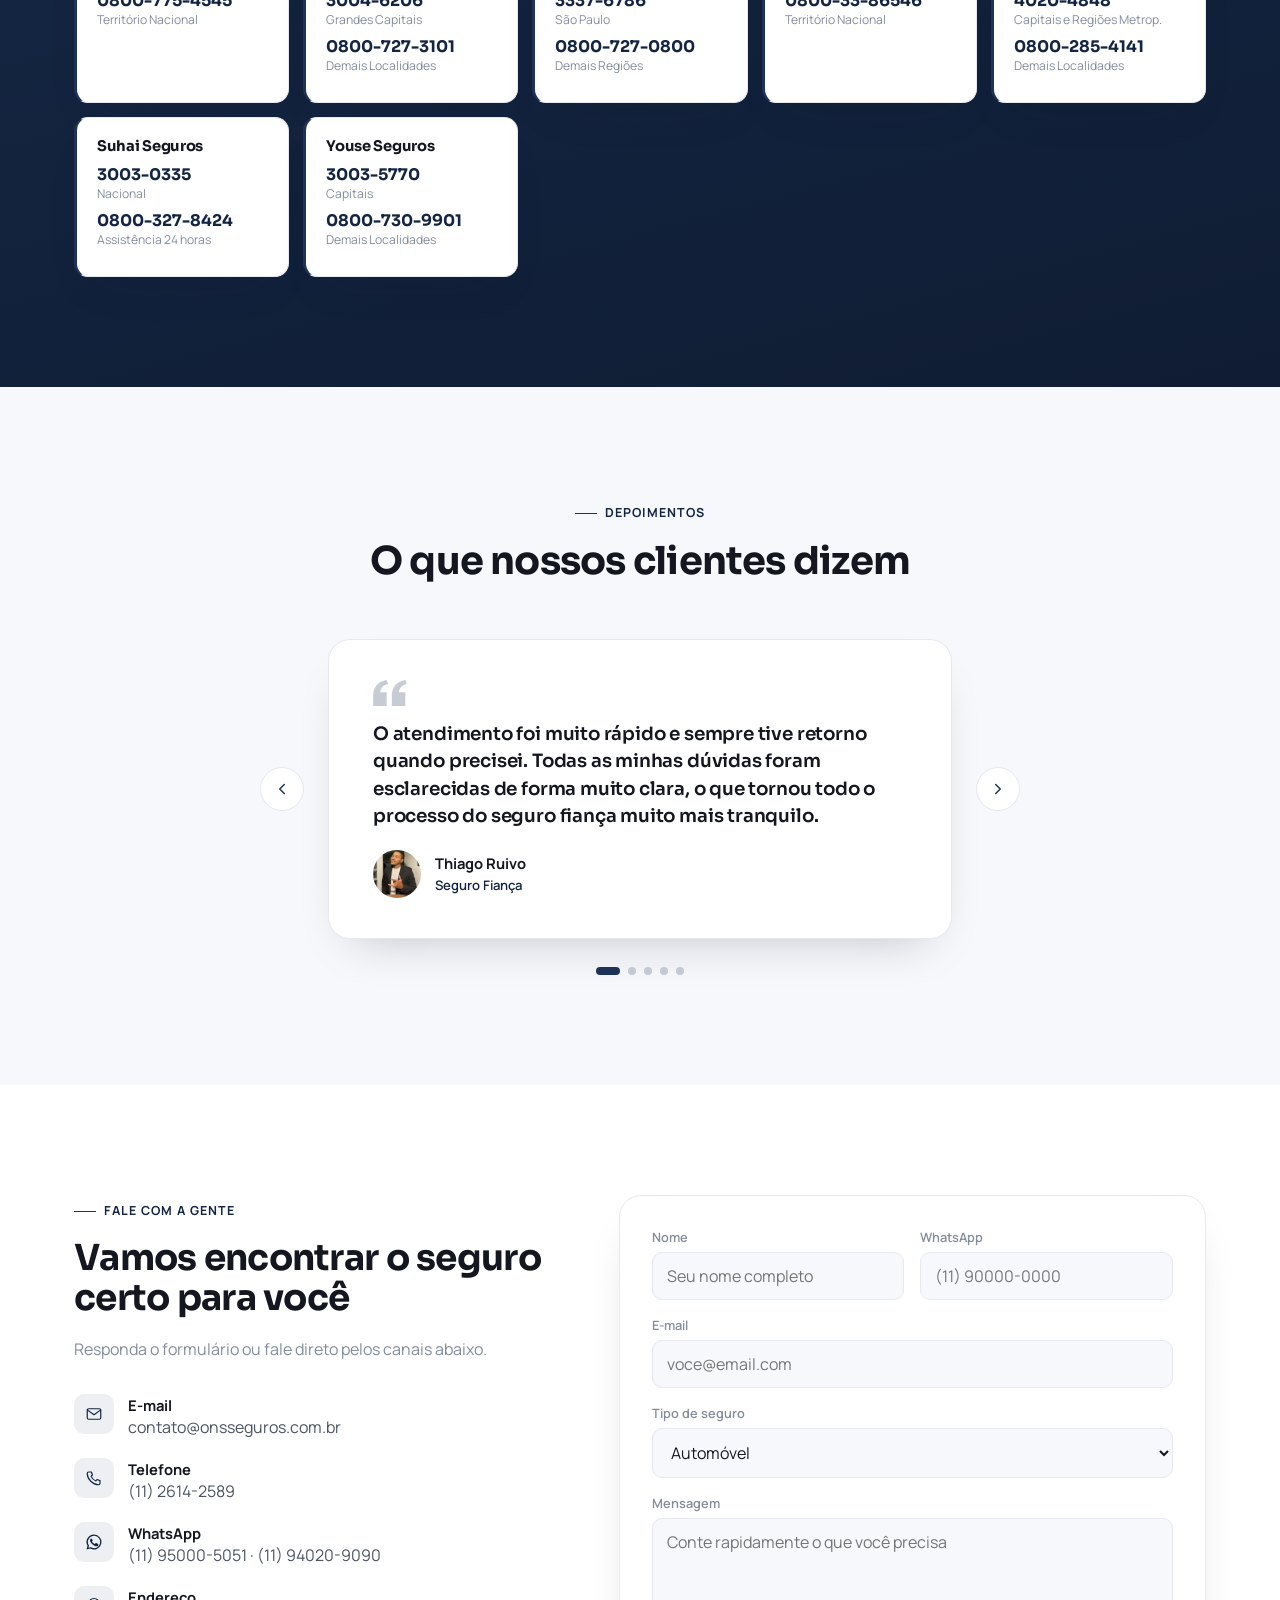
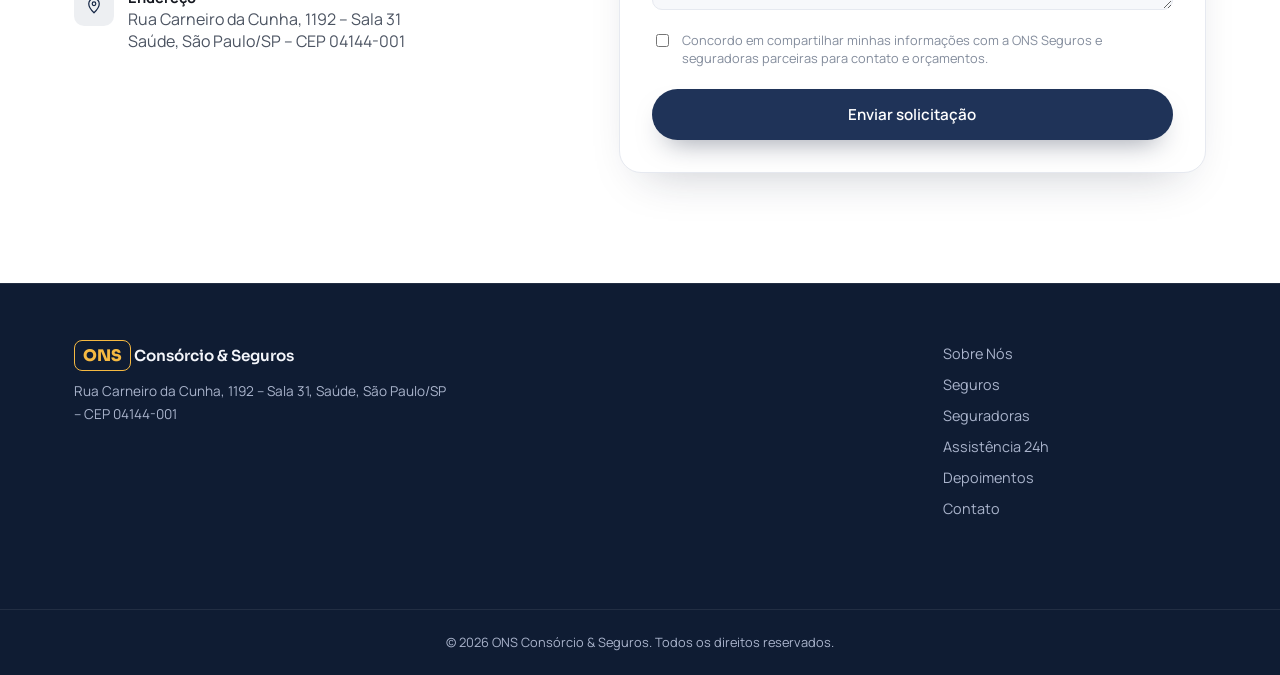
==== commit 8b1edfc5: "Add contact form submission functionality for WhatsApp integration" ====
--- a/index.html
+++ b/index.html
@@ -420,24 +420,24 @@
       </ul>
     </div>
 
-    <form class="contact__form" data-reveal onsubmit="return false;">
+    <form class="contact__form" id="contactForm" data-reveal>
       <div class="form-row">
         <div class="form-field">
           <label>Nome</label>
-          <input type="text" required placeholder="Seu nome completo">
+          <input type="text" id="contactName" required placeholder="Seu nome completo">
         </div>
         <div class="form-field">
           <label>WhatsApp</label>
-          <input type="tel" required placeholder="(11) 90000-0000">
+          <input type="tel" id="contactPhone" required placeholder="(11) 90000-0000">
         </div>
       </div>
       <div class="form-field">
         <label>E-mail</label>
-        <input type="email" required placeholder="voce@email.com">
+        <input type="email" id="contactEmail" required placeholder="voce@email.com">
       </div>
       <div class="form-field">
         <label>Tipo de seguro</label>
-        <select>
+        <select id="contactType">
           <option>Automóvel</option>
           <option>Residencial</option>
           <option>Vida</option>
@@ -455,7 +455,7 @@
       </div>
       <div class="form-field">
         <label>Mensagem</label>
-        <textarea rows="3" placeholder="Conte rapidamente o que você precisa"></textarea>
+        <textarea rows="3" id="contactMessage" placeholder="Conte rapidamente o que você precisa"></textarea>
       </div>
 
       <label class="checkbox">
